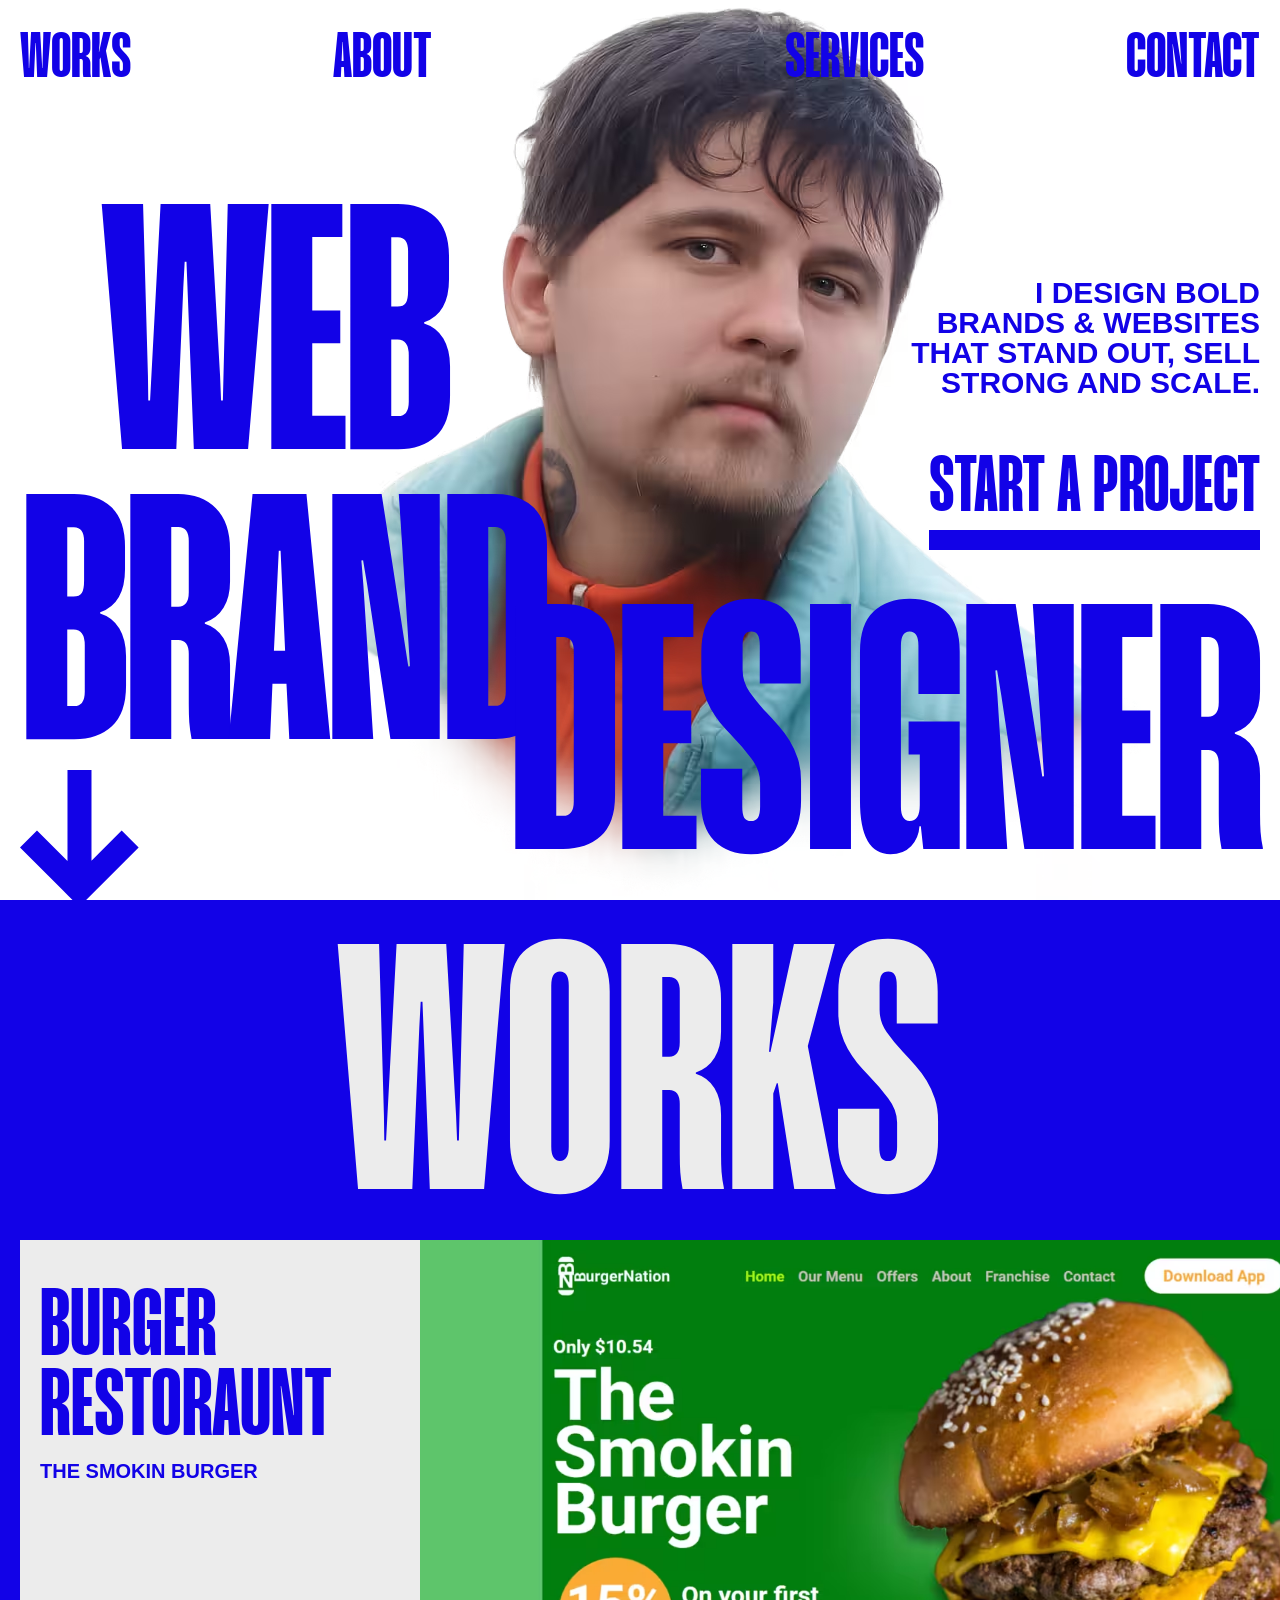
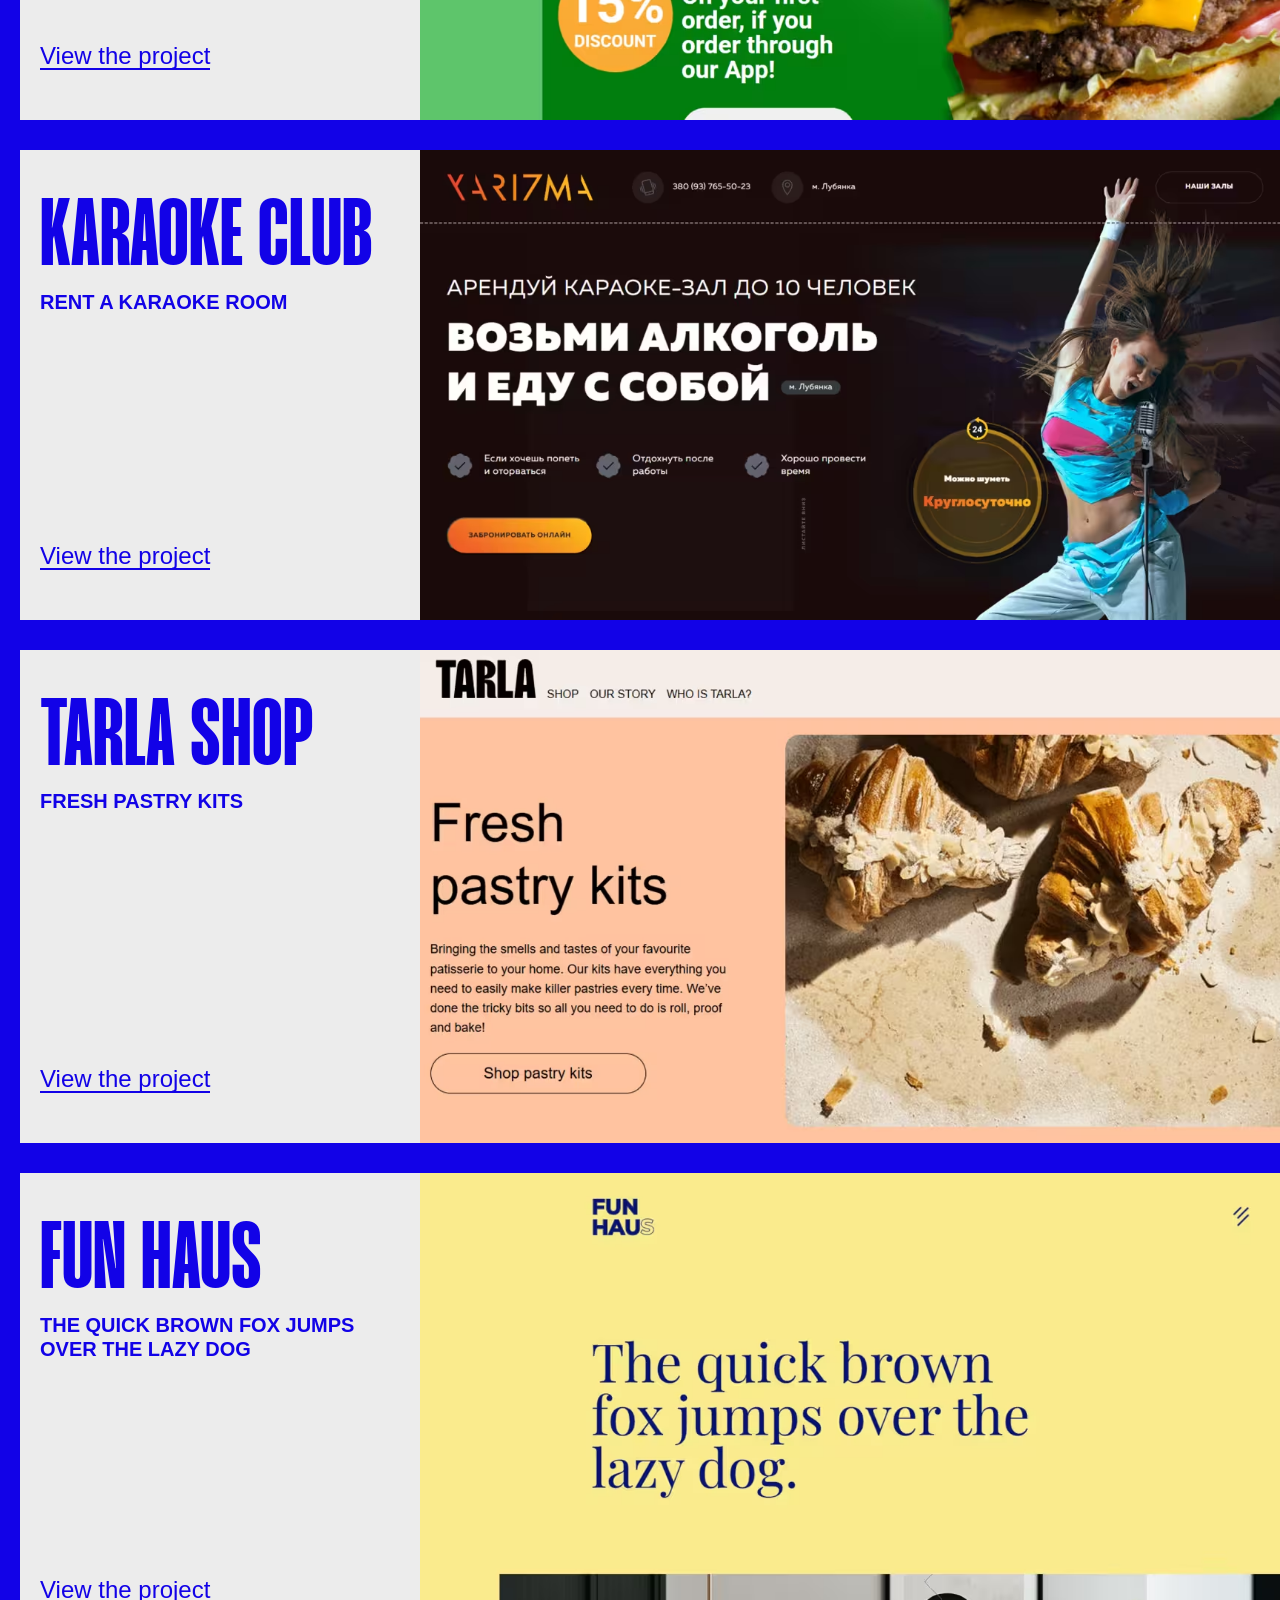
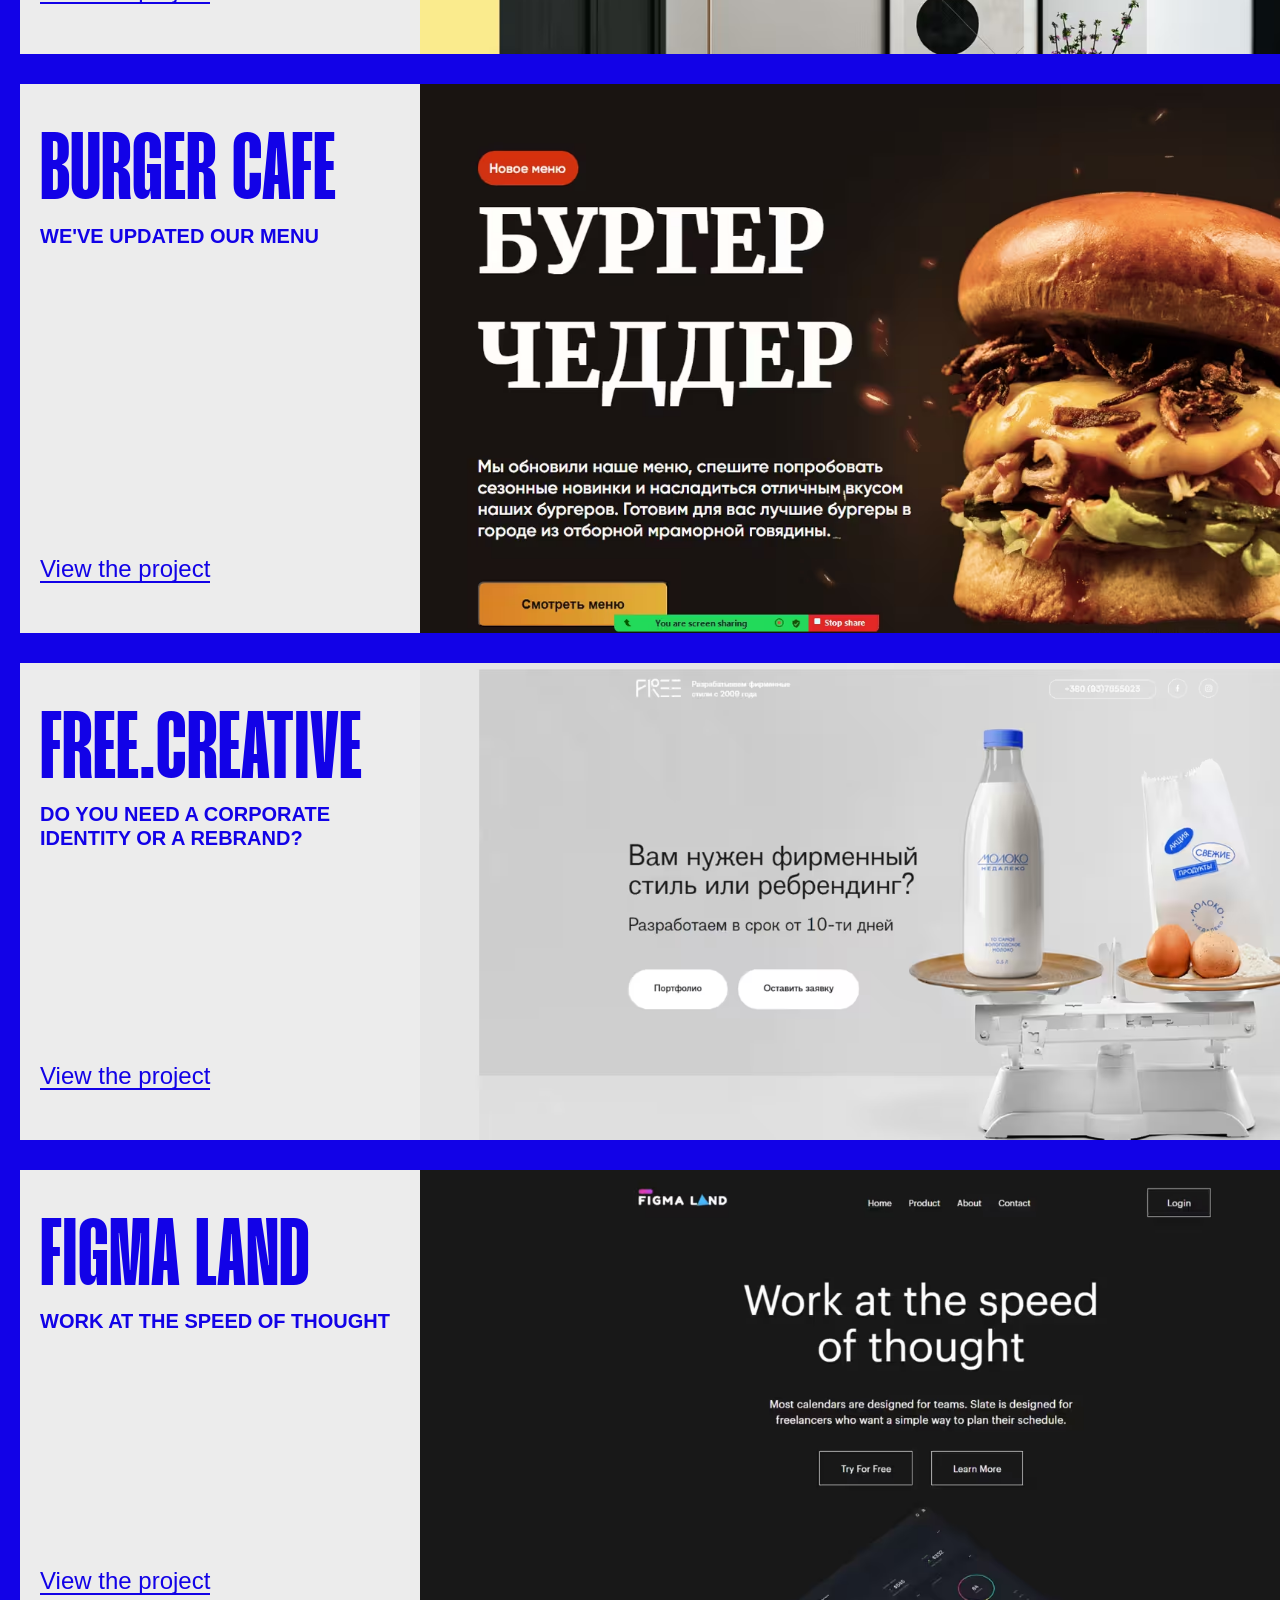
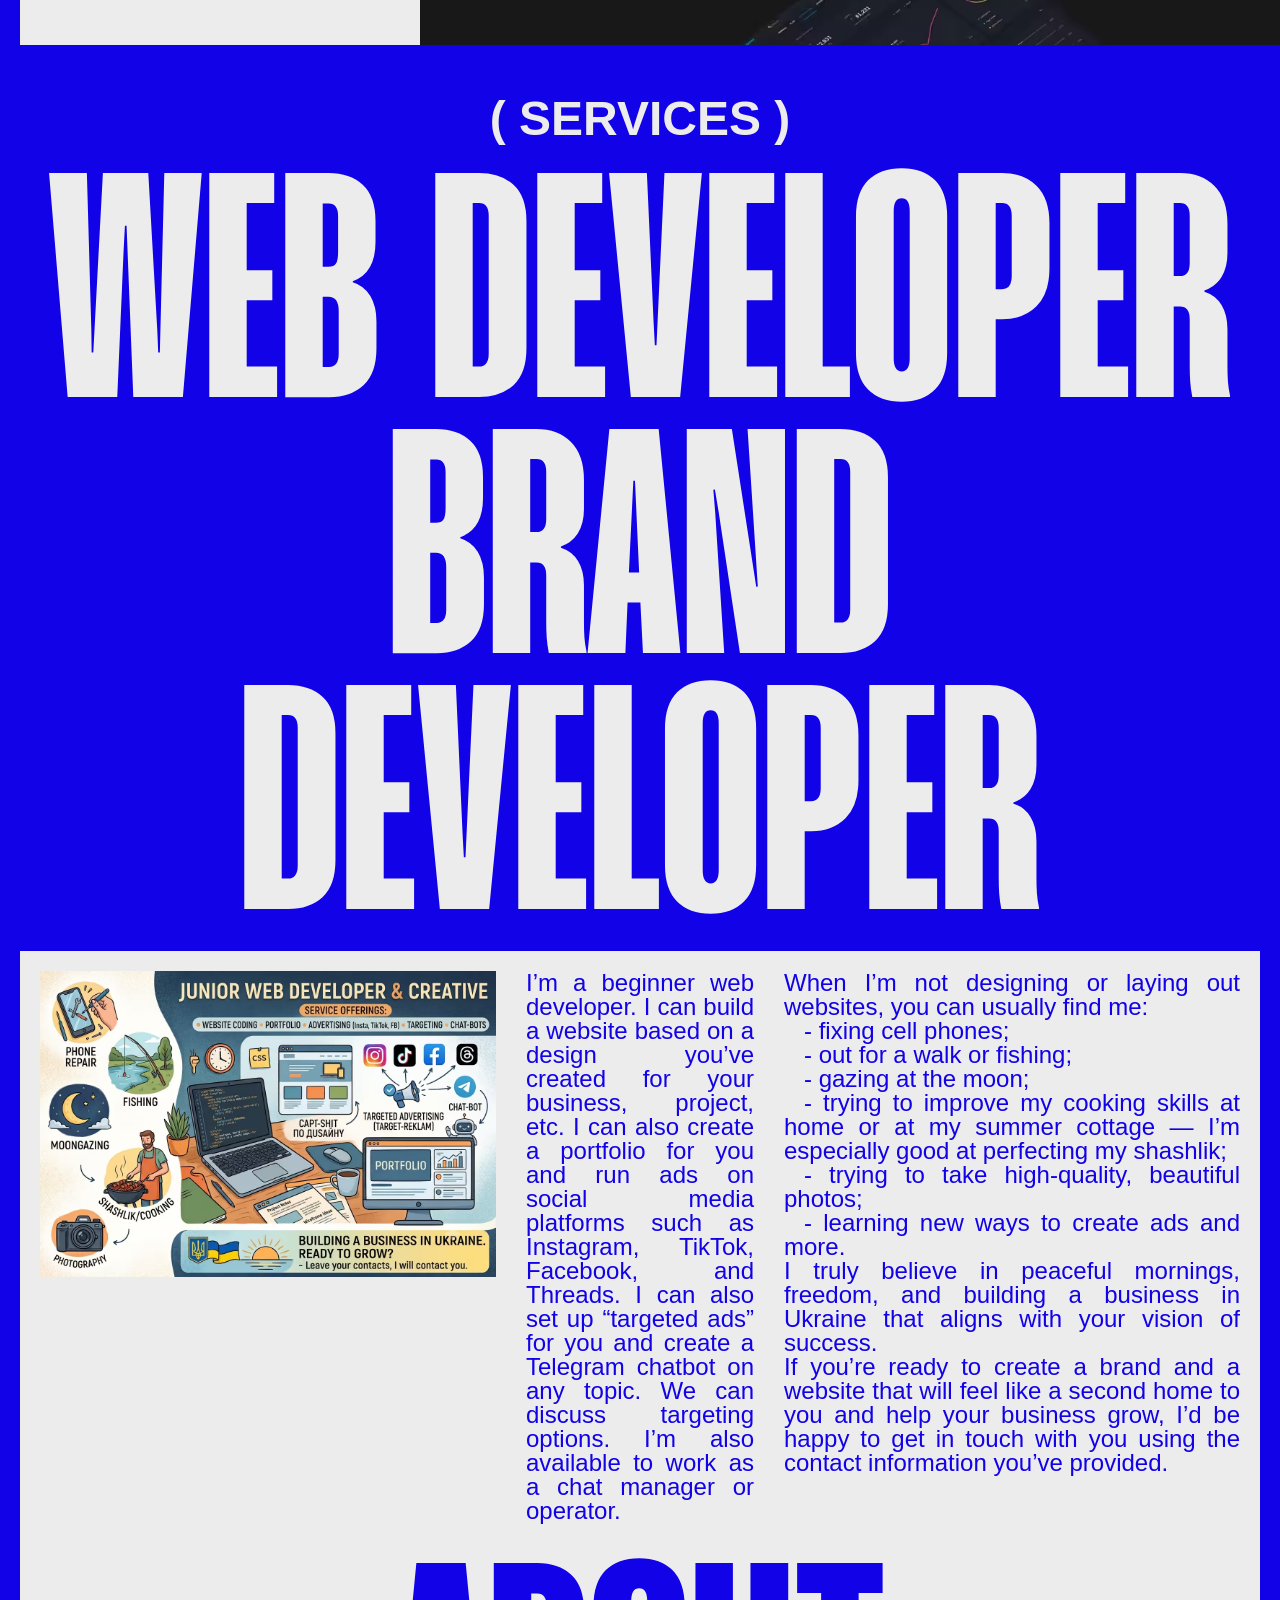
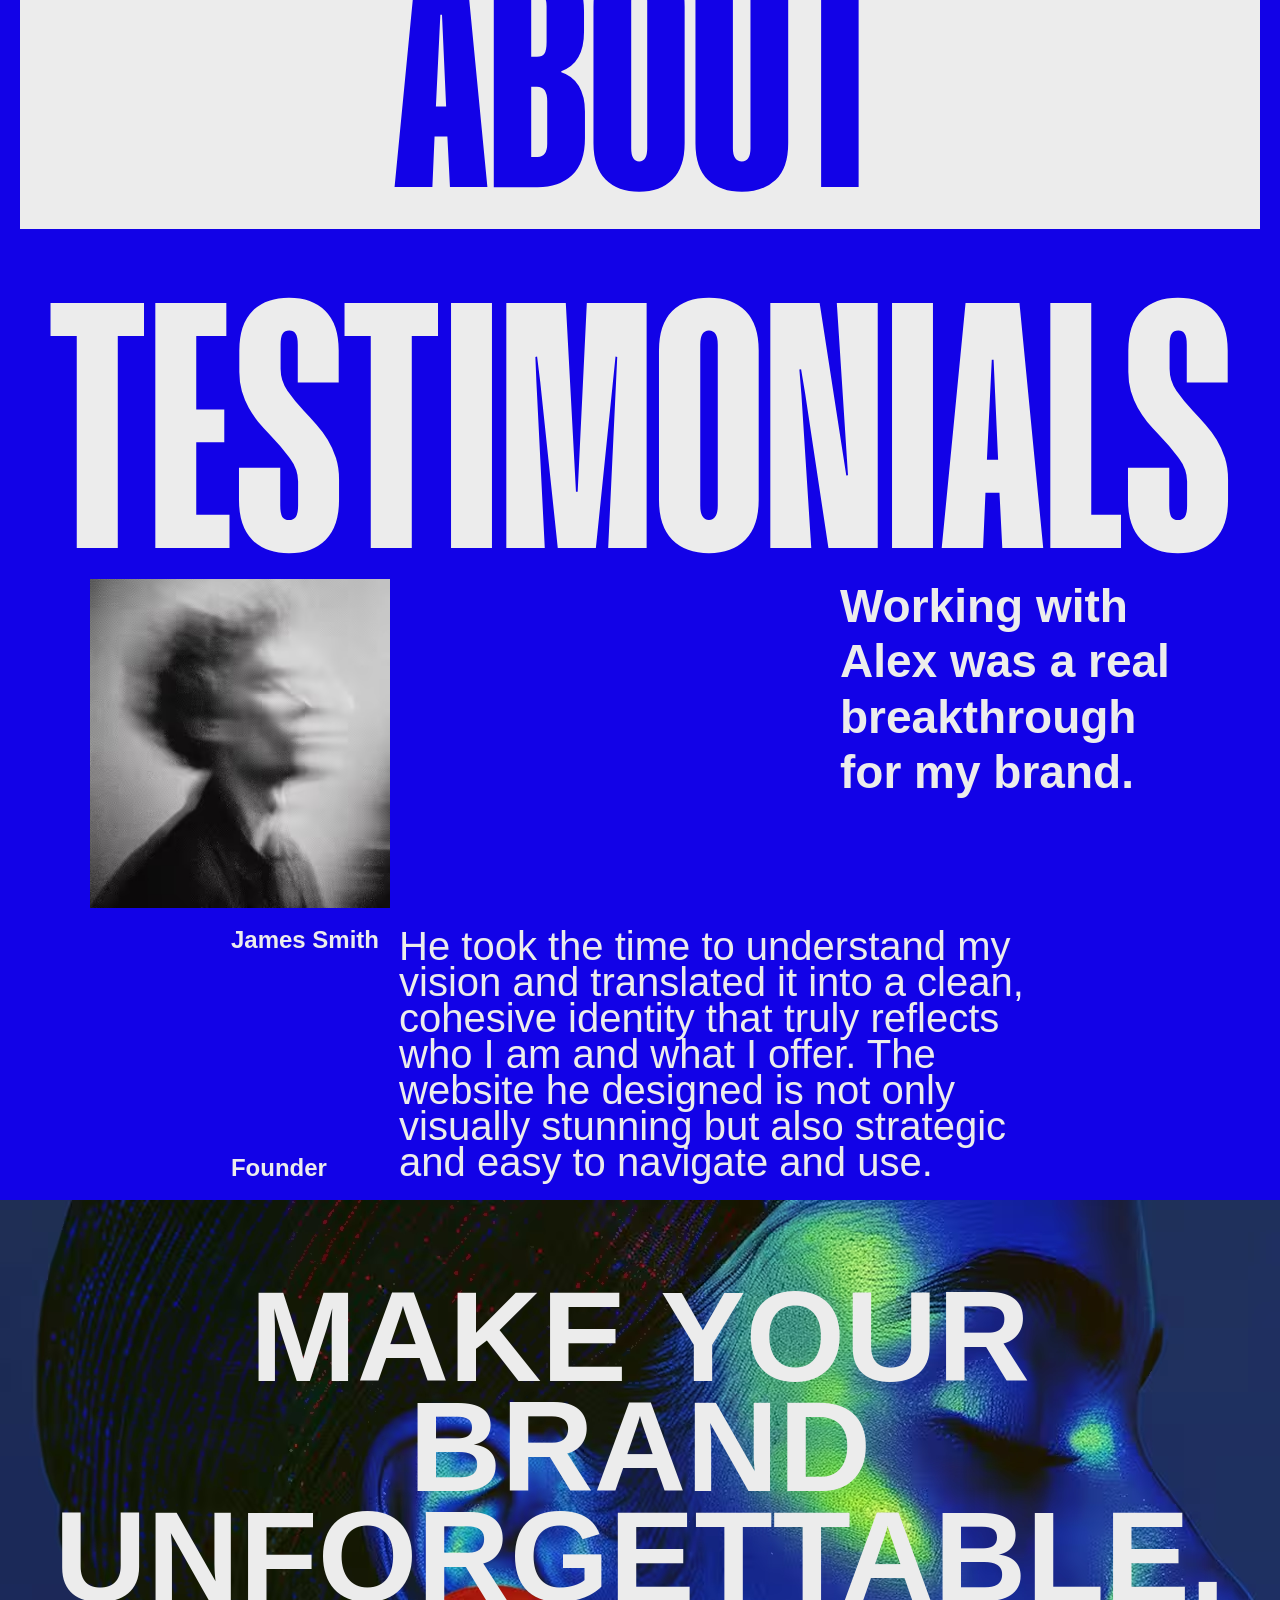
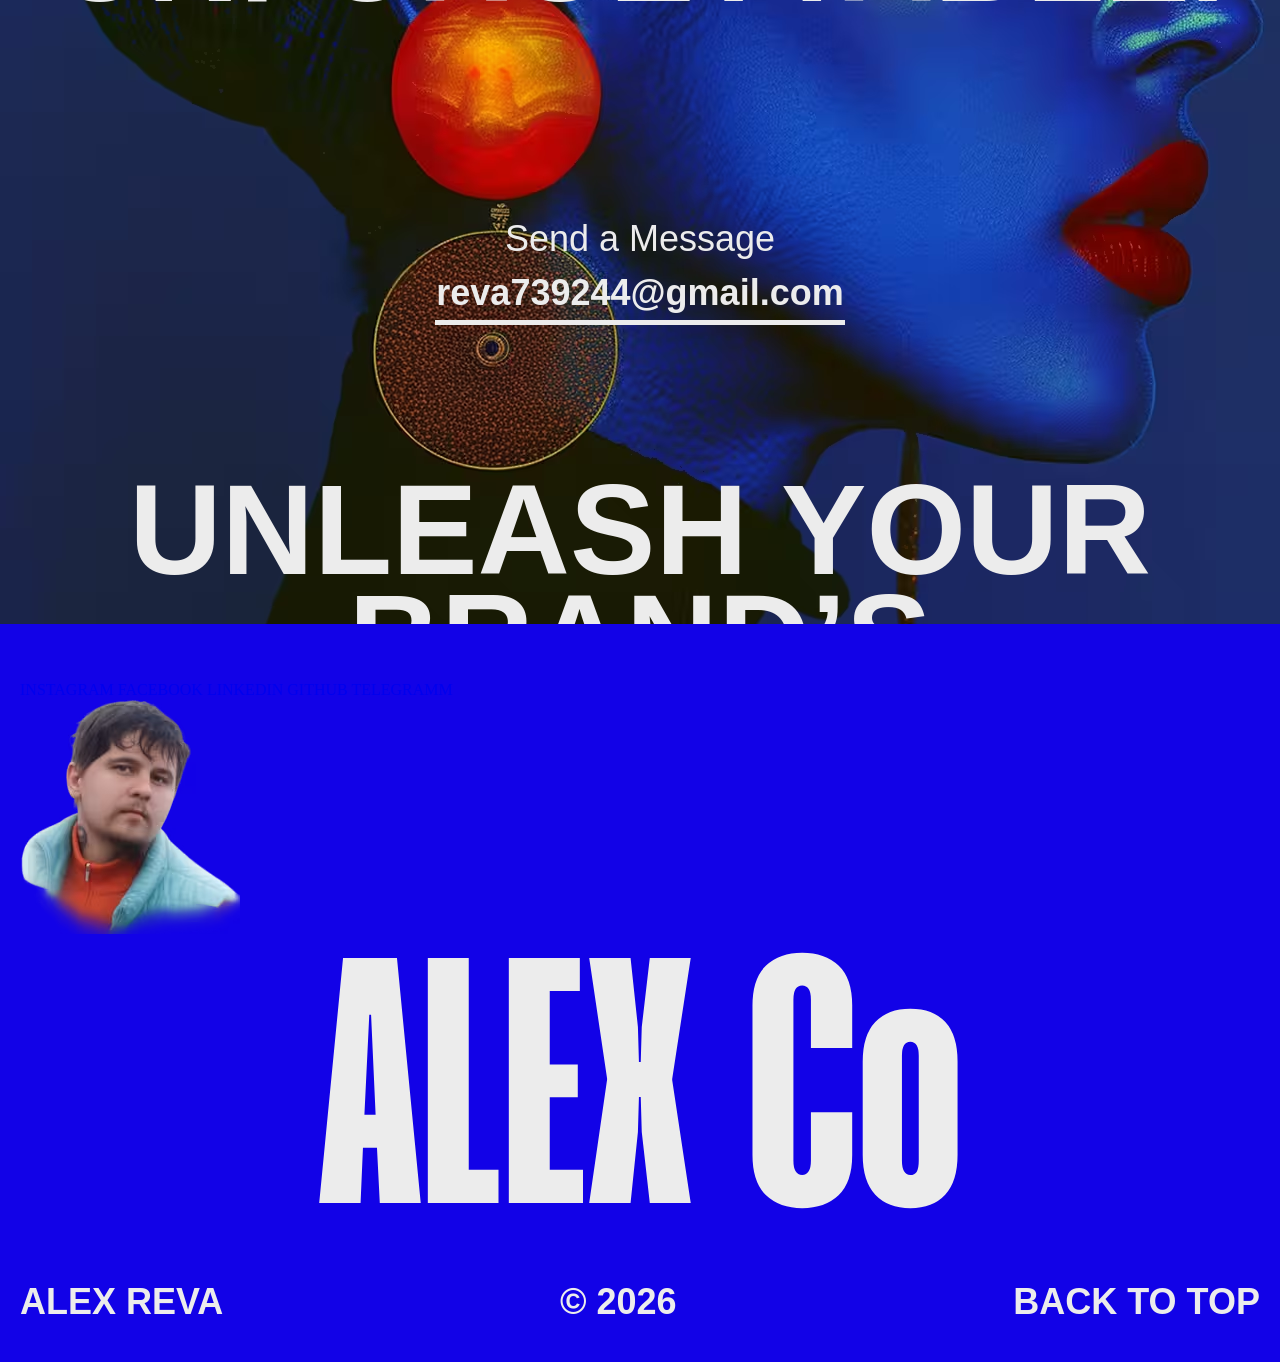
==== index.html @ eb7decc9 "styling FOOTER" ====
<!doctype html>
<html lang="en">
  <head>
    <meta charset="UTF-8" />
    <meta name="viewport" content="width=device-width, initial-scale=1.0" />
    <link rel="stylesheet" href="./css/reset.css" />
    <link rel="stylesheet" href="./css/normalize.css" />
    <link rel="stylesheet" href="./css/style.css" />

    <title>Portfolio</title>
  </head>
  <body>
    <header class="header">
      <div class="container">
        <nav class="nav">
          <ul class="nav_list">
            <li class="nav_item">
              <a href="#works" class="nav_item_link">WORKS</a>
            </li>
            <li class="nav_item">
              <a href="#" class="nav_item_link">ABOUT</a>
            </li>
            <li class="nav_item">
              <a href="#services" class="nav_item_link">SERVICES</a>
            </li>
            <li class="nav_item">
              <a href="#" class="nav_item_link">CONTACT</a>
            </li>
          </ul>
        </nav>
      </div>
    </header>
    <main class="main">
      <section class="hero">
        <div class="container">
          <h1 class="hero_title">
            I DESIGN BOLD BRANDS & WEBSITES THAT STAND OUT, SELL STRONG AND
            SCALE.
          </h1>
          <p class="hero_discr">START A PROJECT</p>
          <p class="hero_text1">WEB</p>
          <p class="hero_text2">BRAND</p>
          <p class="hero_text3">DESIGNER</p>
          <div class="hero_arrow">
            <svg
              width="119"
              height="137"
              viewBox="0 0 119 137"
              fill="none"
              xmlns="http://www.w3.org/2000/svg"
            >
              <path
                d="M118.64 77.49L101.67 60.51L71.49 90.69V0H47.49V91.02L16.98 60.51L0 77.49L42.35 119.83L44.55 122.03L47.49 124.97L54.52 132L59.32 136.81L118.64 77.49Z"
                fill="#1202E7"
              />
            </svg>
          </div>
          <picture>
            <source srcset="./images/foto.avif" type="image/avif" />

            <source srcset="./images/foto.webp" type="image/webp" />

            <img class="hero_img" src="./images/foto.png" alt="hero_img" />
          </picture>
        </div>
      </section>
      <section class="works" id="works">
        <div class="container">
          <h2 class="works_title">Works</h2>
          <ul class="works_list">
            <li class="work">
              <div class="work_info">
                <h3 class="work_title">BURGER RESTORAUNT</h3>
                <p class="work_discr">The Smokin Burger</p>
                <a
                  href="https://rev4ik204.github.io/restaurant_website/"
                  target="_blank"
                  class="work_link"
                  >View the project</a
                >
              </div>
              <picture>
                <source srcset="./images/work1.avif" type="image/avif" />
                <source srcset="./images/work1.webp" type="image/webp" />
                <img
                  class="work_img"
                  src="./images/work1.png"
                  alt="work1_img"
                />
              </picture>
            </li>
            <li class="work">
              <div class="work_info">
                <h3 class="work_title">KARAOKE CLUB</h3>
                <p class="work_discr">Rent a Karaoke Room</p>
                <a
                  href="https://rev4ik204.github.io/karaoke-club/"
                  target="_blank"
                  class="work_link"
                  >View the project</a
                >
              </div>
              <picture>
                <source srcset="./images/work2.avif" type="image/avif" />
                <source srcset="./images/work2.webp" type="image/webp" />
                <img
                  class="work_img"
                  src="./images/work2.png"
                  alt="work2_img"
                />
              </picture>
            </li>
            <li class="work">
              <div class="work_info">
                <h3 class="work_title">TARLA SHOP</h3>
                <p class="work_discr">Fresh pastry kits</p>
                <a
                  href="https://rev4ik204.github.io/tarla-shop/"
                  target="_blank"
                  class="work_link"
                  >View the project</a
                >
              </div>
              <picture>
                <source srcset="./images/work3.avif" type="image/avif" />
                <source srcset="./images/work3.webp" type="image/webp" />
                <img
                  class="work_img"
                  src="./images/work3.png"
                  alt="work3_img"
                />
              </picture>
            </li>
            <li class="work">
              <div class="work_info">
                <h3 class="work_title">FUN HAUS</h3>
                <p class="work_discr">
                  The quick brown fox jumps over the lazy dog
                </p>
                <a
                  href="https://rev4ik204.github.io/fun_house/"
                  target="_blank"
                  class="work_link"
                  >View the project</a
                >
              </div>
              <picture>
                <source srcset="./images/work4.avif" type="image/avif" />
                <source srcset="./images/work4.webp" type="image/webp" />
                <img
                  class="work_img"
                  src="./images/work4.png"
                  alt="work4_img"
                />
              </picture>
            </li>
            <li class="work">
              <div class="work_info">
                <h3 class="work_title">BURGER CAFE</h3>
                <p class="work_discr">We've updated our menu</p>
                <a
                  href="https://rev4ik204.github.io/burger_cafe/"
                  target="_blank"
                  class="work_link"
                  >View the project</a
                >
              </div>
              <picture>
                <source srcset="./images/work5.avif" type="image/avif" />
                <source srcset="./images/work5.webp" type="image/webp" />
                <img
                  class="work_img"
                  src="./images/work5.png"
                  alt="work5_img"
                />
              </picture>
            </li>
            <li class="work">
              <div class="work_info">
                <h3 class="work_title">FREE.CREATIVE</h3>
                <p class="work_discr">
                  Do you need a corporate identity or a rebrand?
                </p>
                <a
                  href="https://rev4ik204.github.io/FREE.creative/"
                  target="_blank"
                  class="work_link"
                  >View the project</a
                >
              </div>
              <picture>
                <source srcset="./images/work6.avif" type="image/avif" />
                <source srcset="./images/work6.webp" type="image/webp" />
                <img
                  class="work_img"
                  src="./images/work6.png"
                  alt="work6_img"
                />
              </picture>
            </li>
            <li class="work">
              <div class="work_info">
                <h3 class="work_title">FIGMA LAND</h3>
                <p class="work_discr">Work at the speed of thought</p>
                <a
                  href="https://rev4ik204.github.io/figma_land/"
                  target="_blank"
                  class="work_link"
                  >View the project</a
                >
              </div>
              <picture>
                <source srcset="./images/work7.avif" type="image/avif" />
                <source srcset="./images/work7.webp" type="image/webp" />
                <img
                  class="work_img"
                  src="./images/work7.png"
                  alt="work7_img"
                />
              </picture>
            </li>
          </ul>
        </div>
      </section>
      <section class="services" id="services">
        <div class="container">
          <h2 class="services_title">( SERVICES )</h2>
          <p class="services_main_text">WEB Developer</p>
          <p class="services_main_text">BRAND Developer</p>
          <!-- <p class="services_main_text">GRAPHIC DESIGN</p> -->
          <div class="services_content">
            <picture class="img">
              <source
                srcset="./images/services_img_en.avif"
                type="image/avif"
              />
              <source
                srcset="./images/services_img_en.webp"
                type="image/webp"
              />
              <img
                class="services_img"
                src="./images/services_img_en.png"
                alt="services_img"
              />
            </picture>
            <!-- <div class="text1"></div> -->
            <div class="text2">
              I’m a beginner web developer. I can build a website based on a
              design you’ve created for your business, project, etc. I can also
              create a portfolio for you and run ads on social media platforms
              such as Instagram, TikTok, Facebook, and Threads. I can also set
              up “targeted ads” for you and create a Telegram chatbot on any
              topic. We can discuss targeting options. I’m also available to
              work as a chat manager or operator.
            </div>
            <div class="text3">
              <p class="text3_text">
                When I’m not designing or laying out websites, you can usually
                find me: <br />
                <span>- fixing cell phones;</span> <br />
                <span>- out for a walk or fishing;</span> <br />
                <span>- gazing at the moon;</span> <br />
                <span>
                  - trying to improve my cooking skills at home or at my summer
                  cottage — I’m especially good at perfecting my shashlik;
                </span>
                <br />
                <span> - trying to take high-quality, beautiful photos;</span>
                <br />
                <span> - learning new ways to create ads and more. </span>
                <br />
                I truly believe in peaceful mornings, freedom, and building a
                business in Ukraine that aligns with your vision of success.
                <br />
                If you’re ready to create a brand and a website that will feel
                like a second home to you and help your business grow, I’d be
                happy to get in touch with you using the contact information
                you’ve provided.
              </p>
            </div>
          </div>
          <p class="services_about_text">ABOUT</p>
        </div>
      </section>
      <section class="testimonials" id="testimonials">
        <div class="container">
          <h2 class="testimonials_title">Testimonials</h2>
          <div class="testimonial1">
            <div class="testimonial1_main">
              <picture>
                <source srcset="./images/foto_user1.avif" type="image/avif" />
                <source srcset="./images/foto_user1.webp" type="image/webp" />
                <img
                  class="user1_img"
                  src="./images/foto_user1.png"
                  alt="foto_user1"
                />
              </picture>
              <h3 class="testimonial1_title">
                <!-- Співпраця з Alex стала справжнім проривом для мого бренду. -->
                Working with Alex was a real breakthrough for my brand.
              </h3>
            </div>
            <div class="testimonial1_content">
              <div class="user_info">
                <p class="user_name">James Smith</p>
                <p class="user_work">Founder</p>
              </div>
              <p class="testimonial1_discription">
                He took the time to understand my vision and translated it into
                a clean, cohesive identity that truly reflects who I am and what
                I offer. The website he designed is not only visually stunning
                but also strategic and easy to navigate and use.
              </p>
            </div>
          </div>
        </div>
      </section>
      <section class="brand">
        <div class="container">
          <h2 class="brand_title">Make your brand unforgettable.</h2>
          <a href="#" class="brand_link"
            >Send a Message <span>reva739244@gmail.com</span>
          </a>
          <p class="brand_post_title">UNLEASH YOUR BRAND’S POTENTIAL</p>
        </div>
      </section>
    </main>
    <footer class="footer">
      <div class="container">
        <div class="subsect1">
          <div class="social">
            <a href="https://www.instagram.com/alex2997r/" class="insta_link"
              >INSTAGRAM</a
            >
            <a href="https://www.facebook.com/Alexandrrevo" class="face_link"
              >FACEBOOK</a
            >
            <a
              href="www.linkedin.com/in/александр-рева-850316425"
              class="linked_link"
              >LINKEDIN</a
            >
            <a href="https://github.com/Rev4ik204" class="git_link">GITHUB</a>
            <a href="https://www.t.me/rev4ik99" class="telegram_link"
              >TELEGRAMM</a
            >
          </div>
          <picture>
                <source srcset="./images/foto_footer.avif" type="image/avif" />
                <source srcset="./images/foto_footer.webp" type="image/webp" />
                <img
                  class="footer_img"
                  src="./images/foto_footer.png"
                  alt="foto_footer"
                /></picture>
        </div>
        <div class="subsect2">
          <h2 class="footer_title">ALEX Co</h2>
        </div>
        <div class="subsect3">
          <p class="footer_name">ALEX REVA</p>
          <p class="copiright">© 2026</p>
          <p class="back_to_top">Back to Top</p>
        </div>
      </div>
    </footer>
  </body>
</html>
---- css/style.css ----
@import url("fons.css");
@import url("header.css");
@import url("hero.css");
@import url("works.css");
@import url("services.css");
@import url("testimonials.css");
@import url("brand.css"); 
@import url("footer.css");

:root {
  --font-family: "Neue Montreal", sans-serif;
  --second-family: "MangoGrotesque", sans-serif;
}

:root {
  --off-white: #ececec;
  --deep-sea: #1202e7;
}

:root {
  --transition1: transform 1s cubic-bezier(0.075, 0.82, 0.165, 1);
}

html {
  scroll-behavior: smooth;
}

body {
  box-sizing: border-box;
}

button {
  cursor: pointer;
}

a {
  text-decoration: none;
}

ul,
ol {
  list-style: none;
}

.container {
  max-width: 1440px;
  overflow: hidden;
  padding-left: 20px;
  padding-right: 20px;
  margin: 0 auto;
  box-sizing: border-box;
}

/* =====HEADER===== */

/* =====HERO===== */

/* =====FOOTER===== */
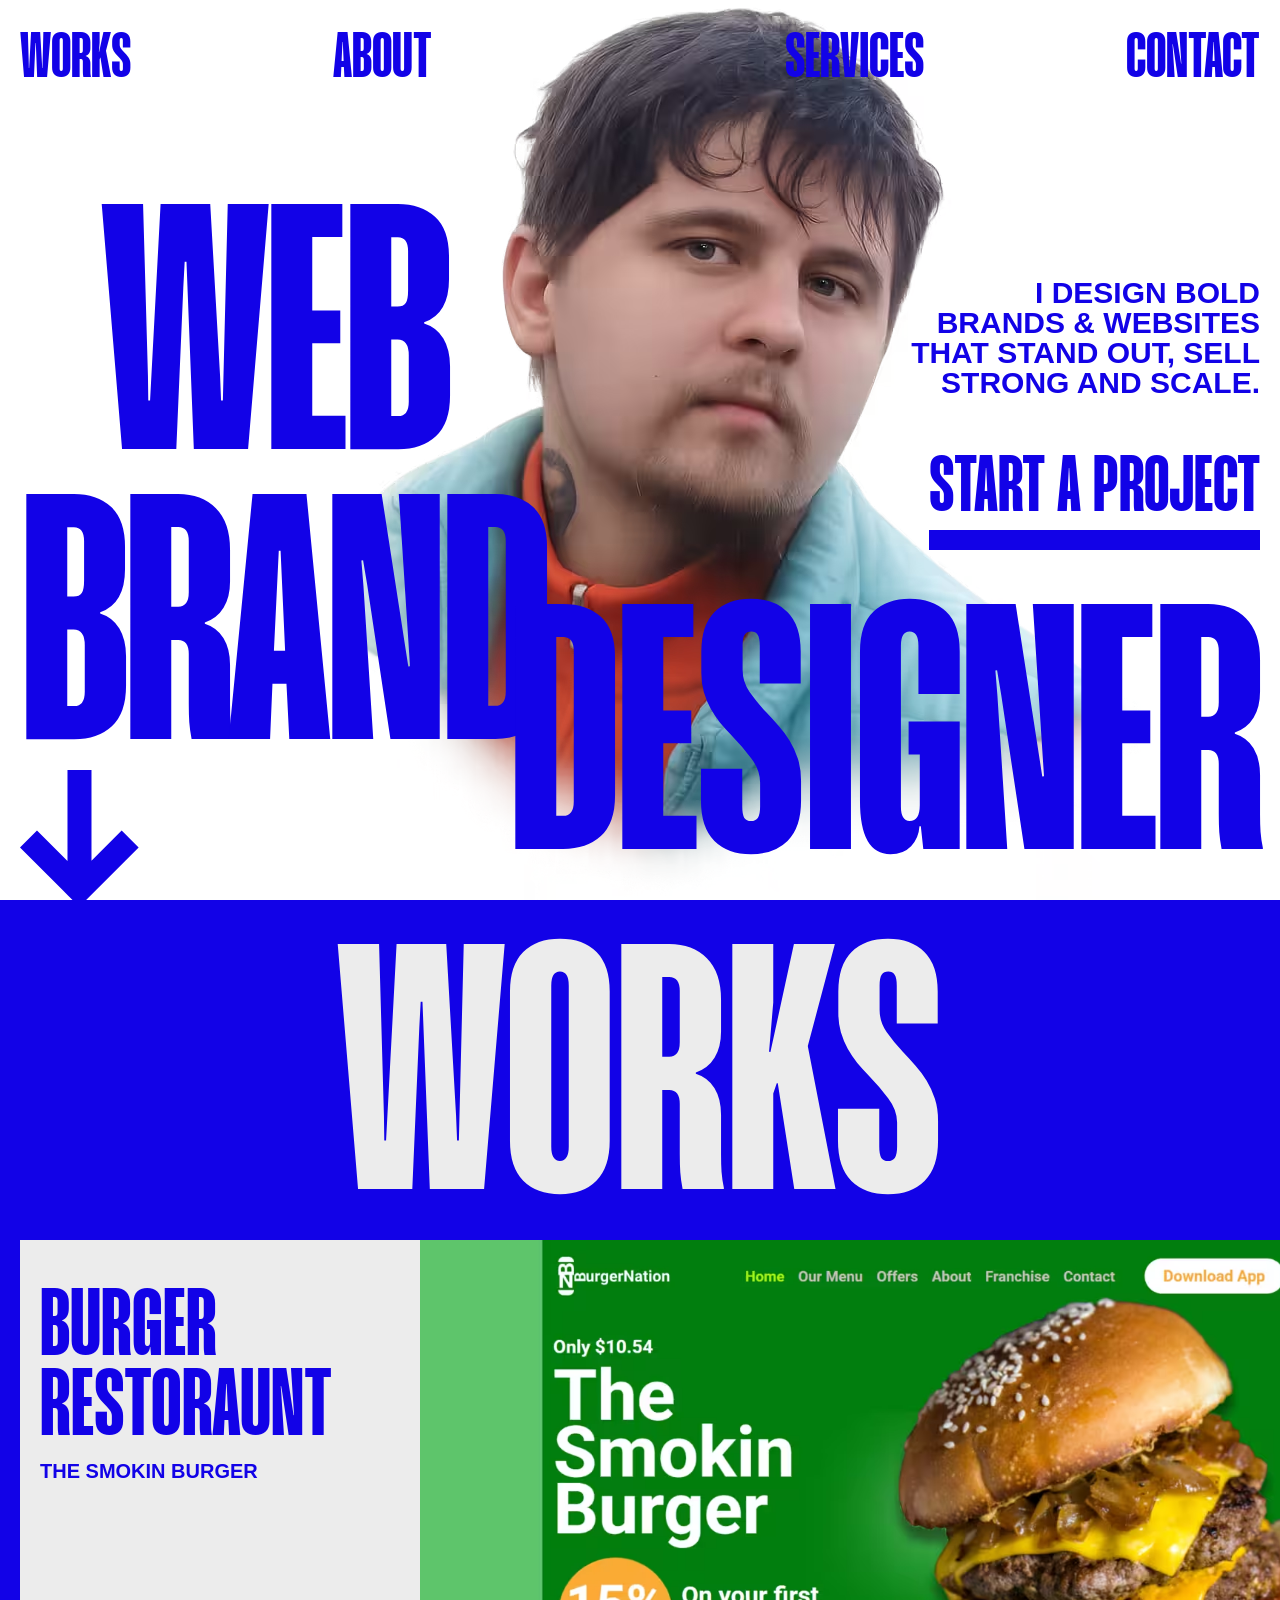
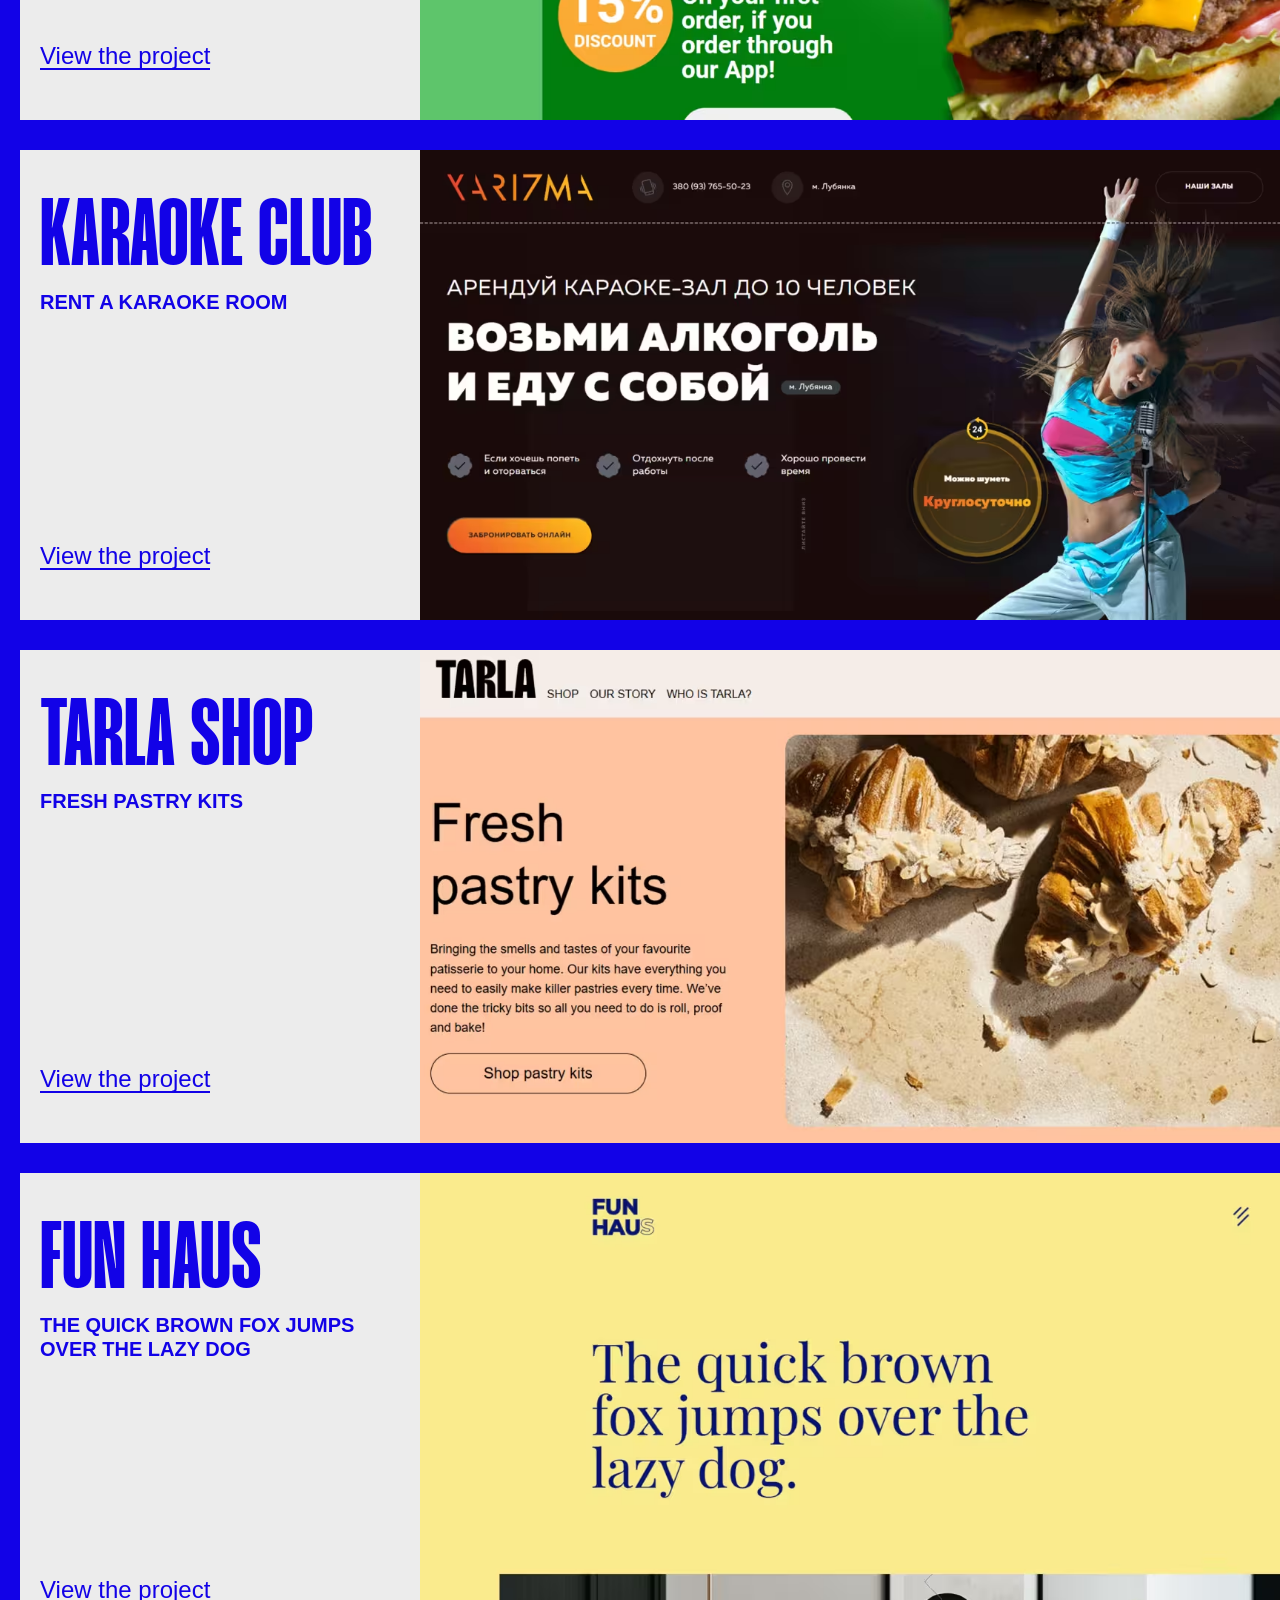
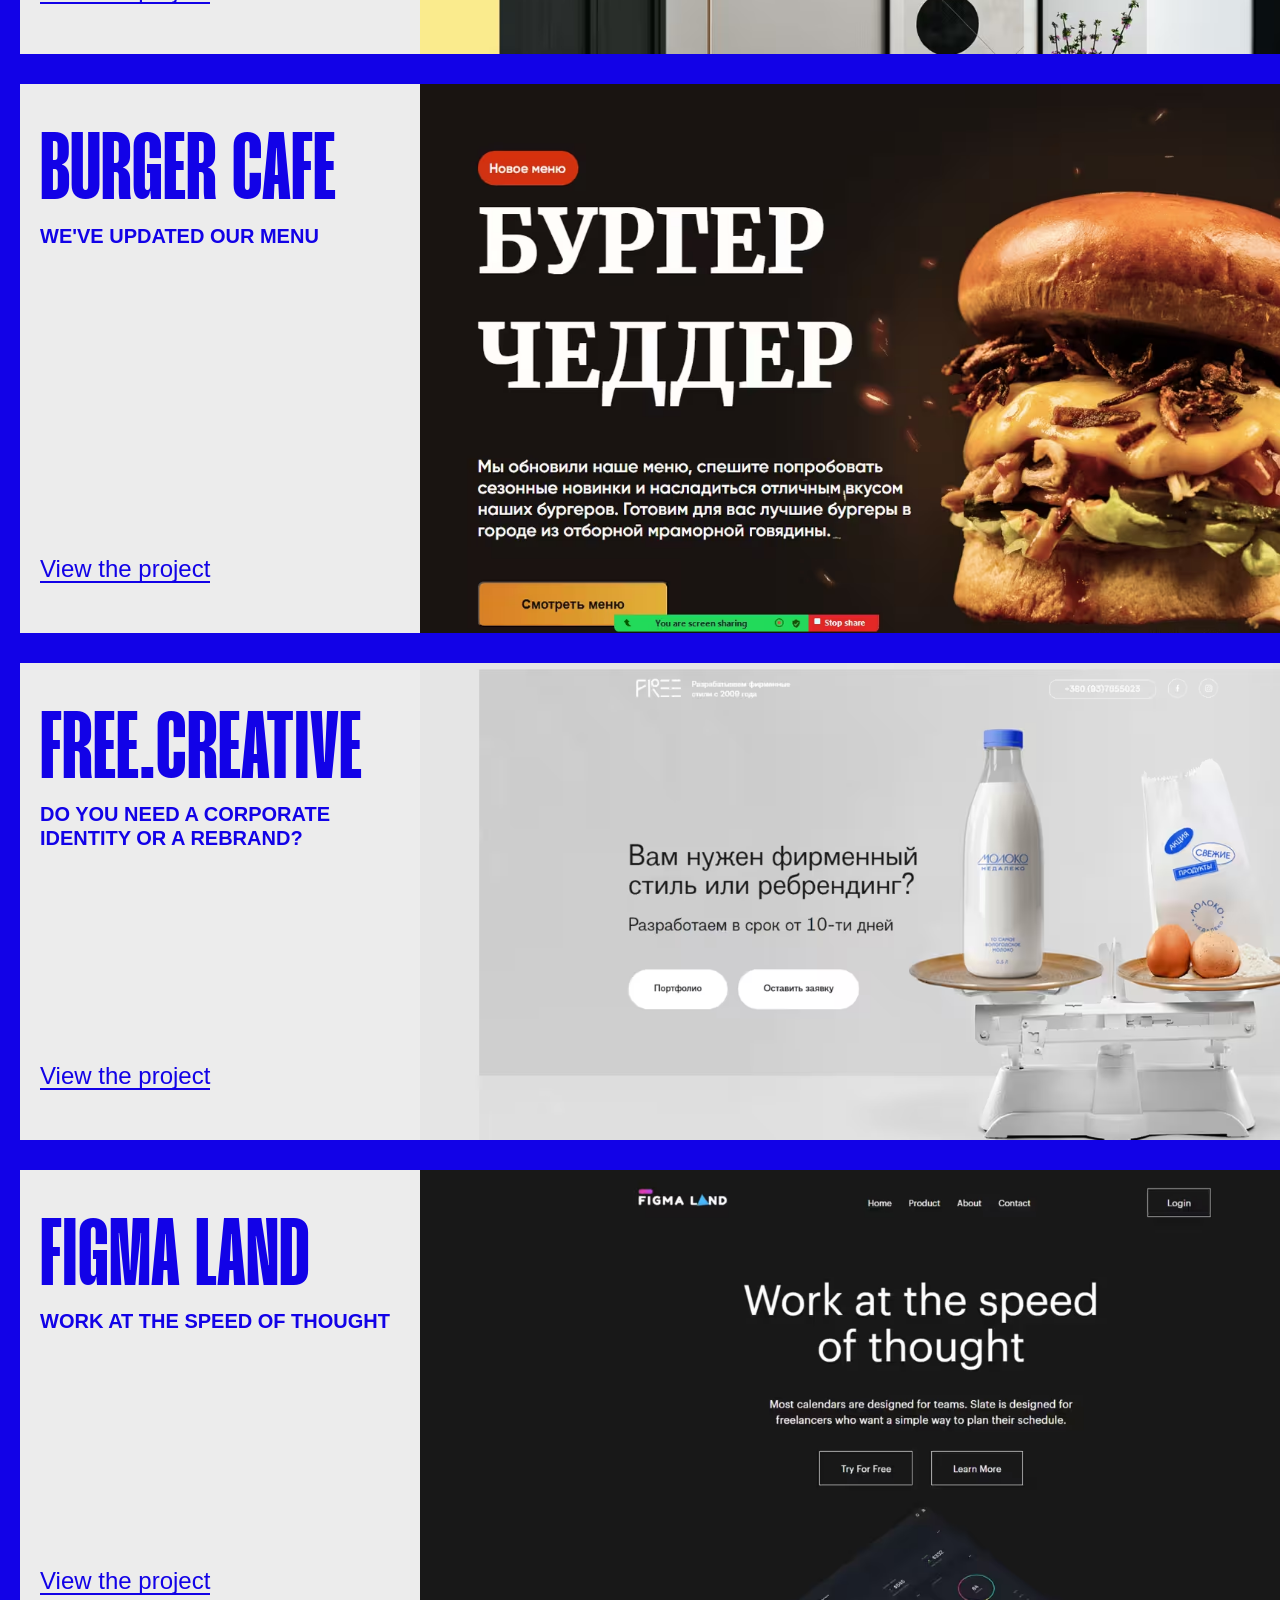
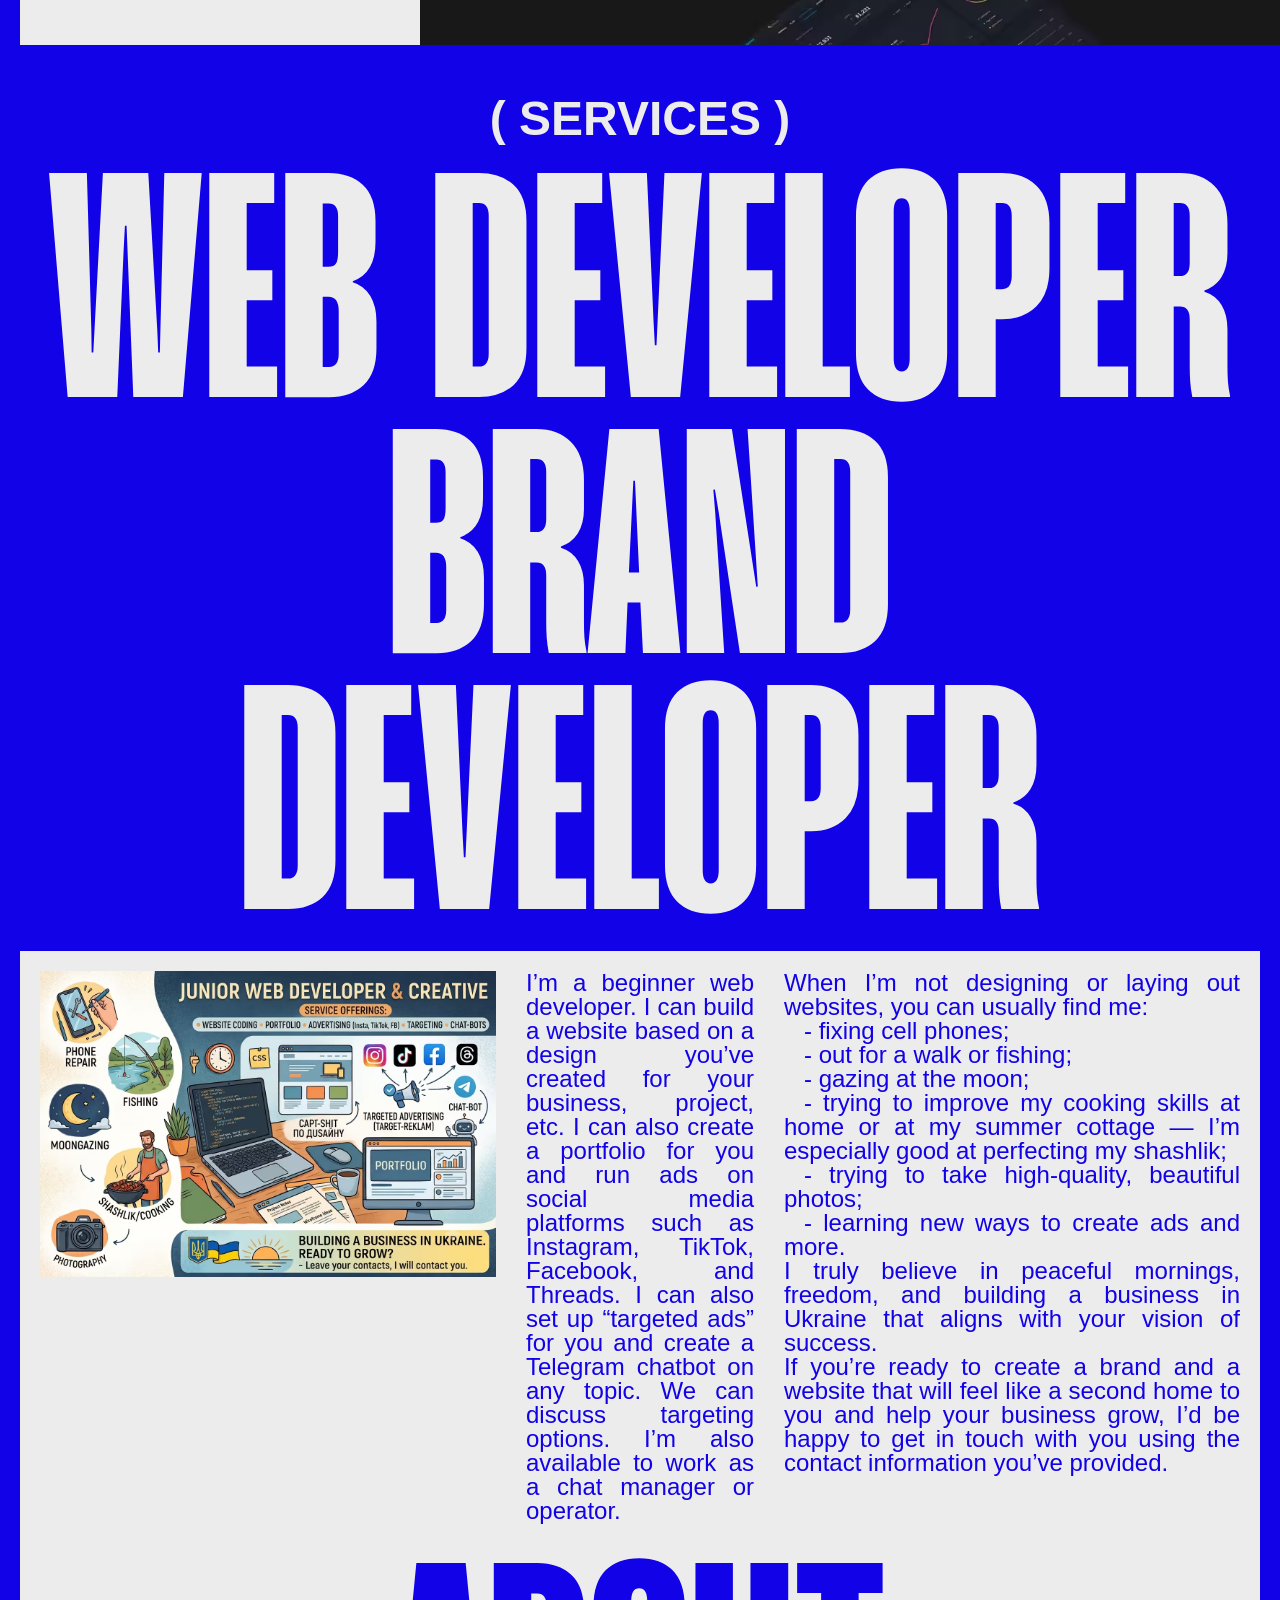
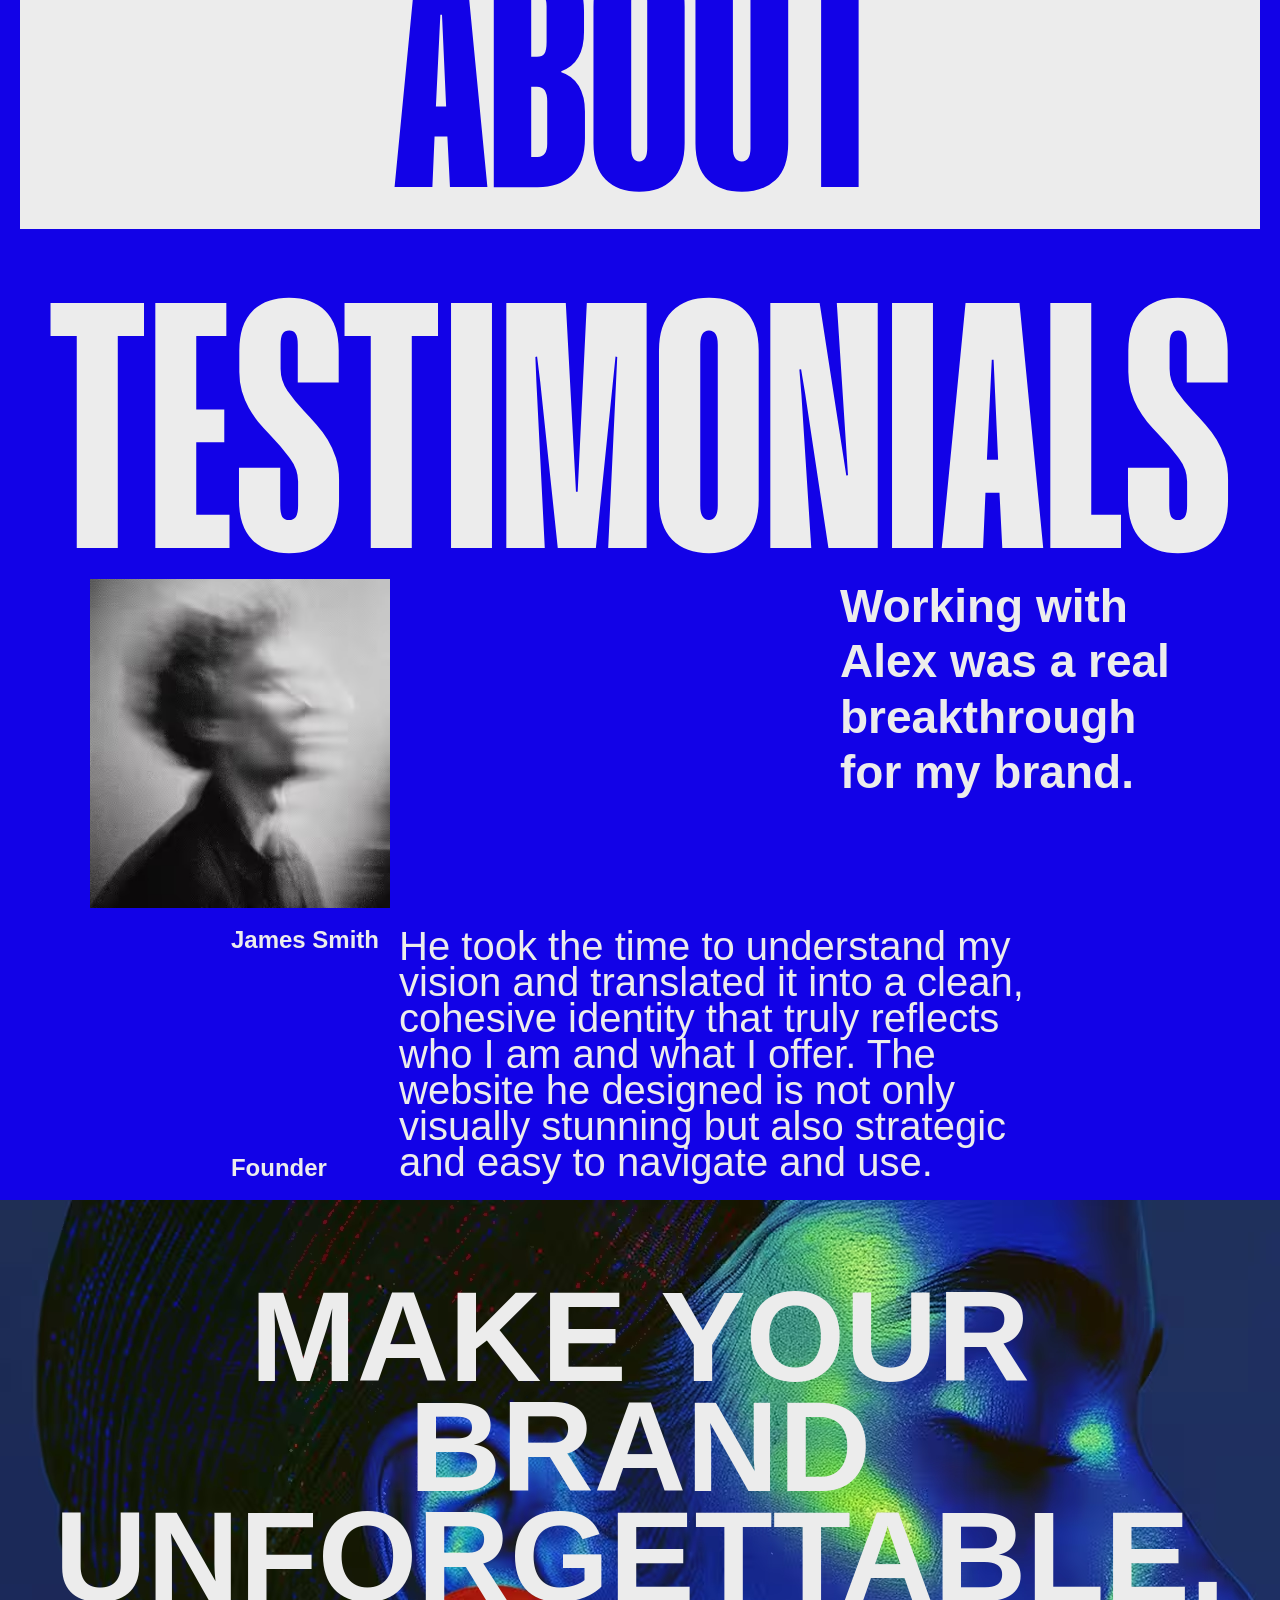
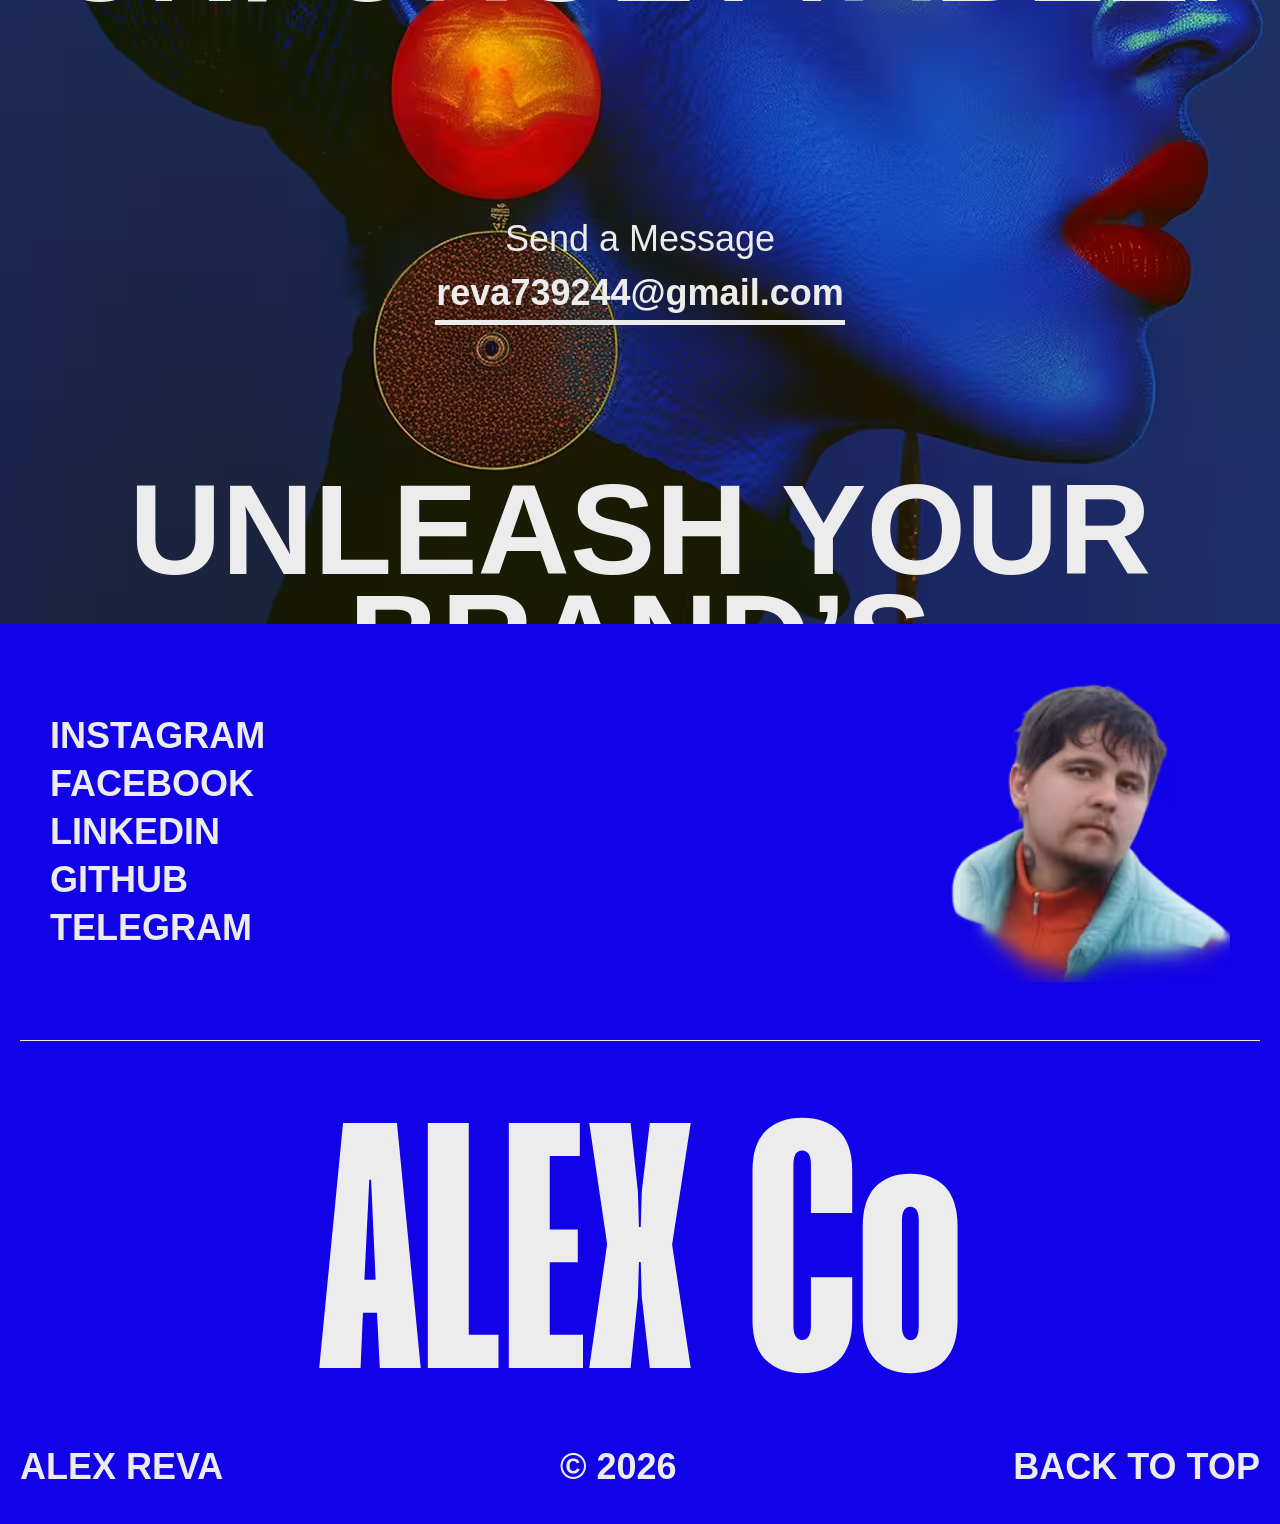
==== commit d5364733: "finish DESKTOP" ====
--- a/index.html
+++ b/index.html
@@ -344,7 +344,7 @@
             >
             <a href="https://github.com/Rev4ik204" class="git_link">GITHUB</a>
             <a href="https://www.t.me/rev4ik99" class="telegram_link"
-              >TELEGRAMM</a
+              >TELEGRAM</a
             >
           </div>
           <picture>
@@ -362,7 +362,9 @@
         <div class="subsect3">
           <p class="footer_name">ALEX REVA</p>
           <p class="copiright">© 2026</p>
-          <p class="back_to_top">Back to Top</p>
+          <a href="#top" class="back_to_top">Back to Top
+     
+    </a>
         </div>
       </div>
     </footer>
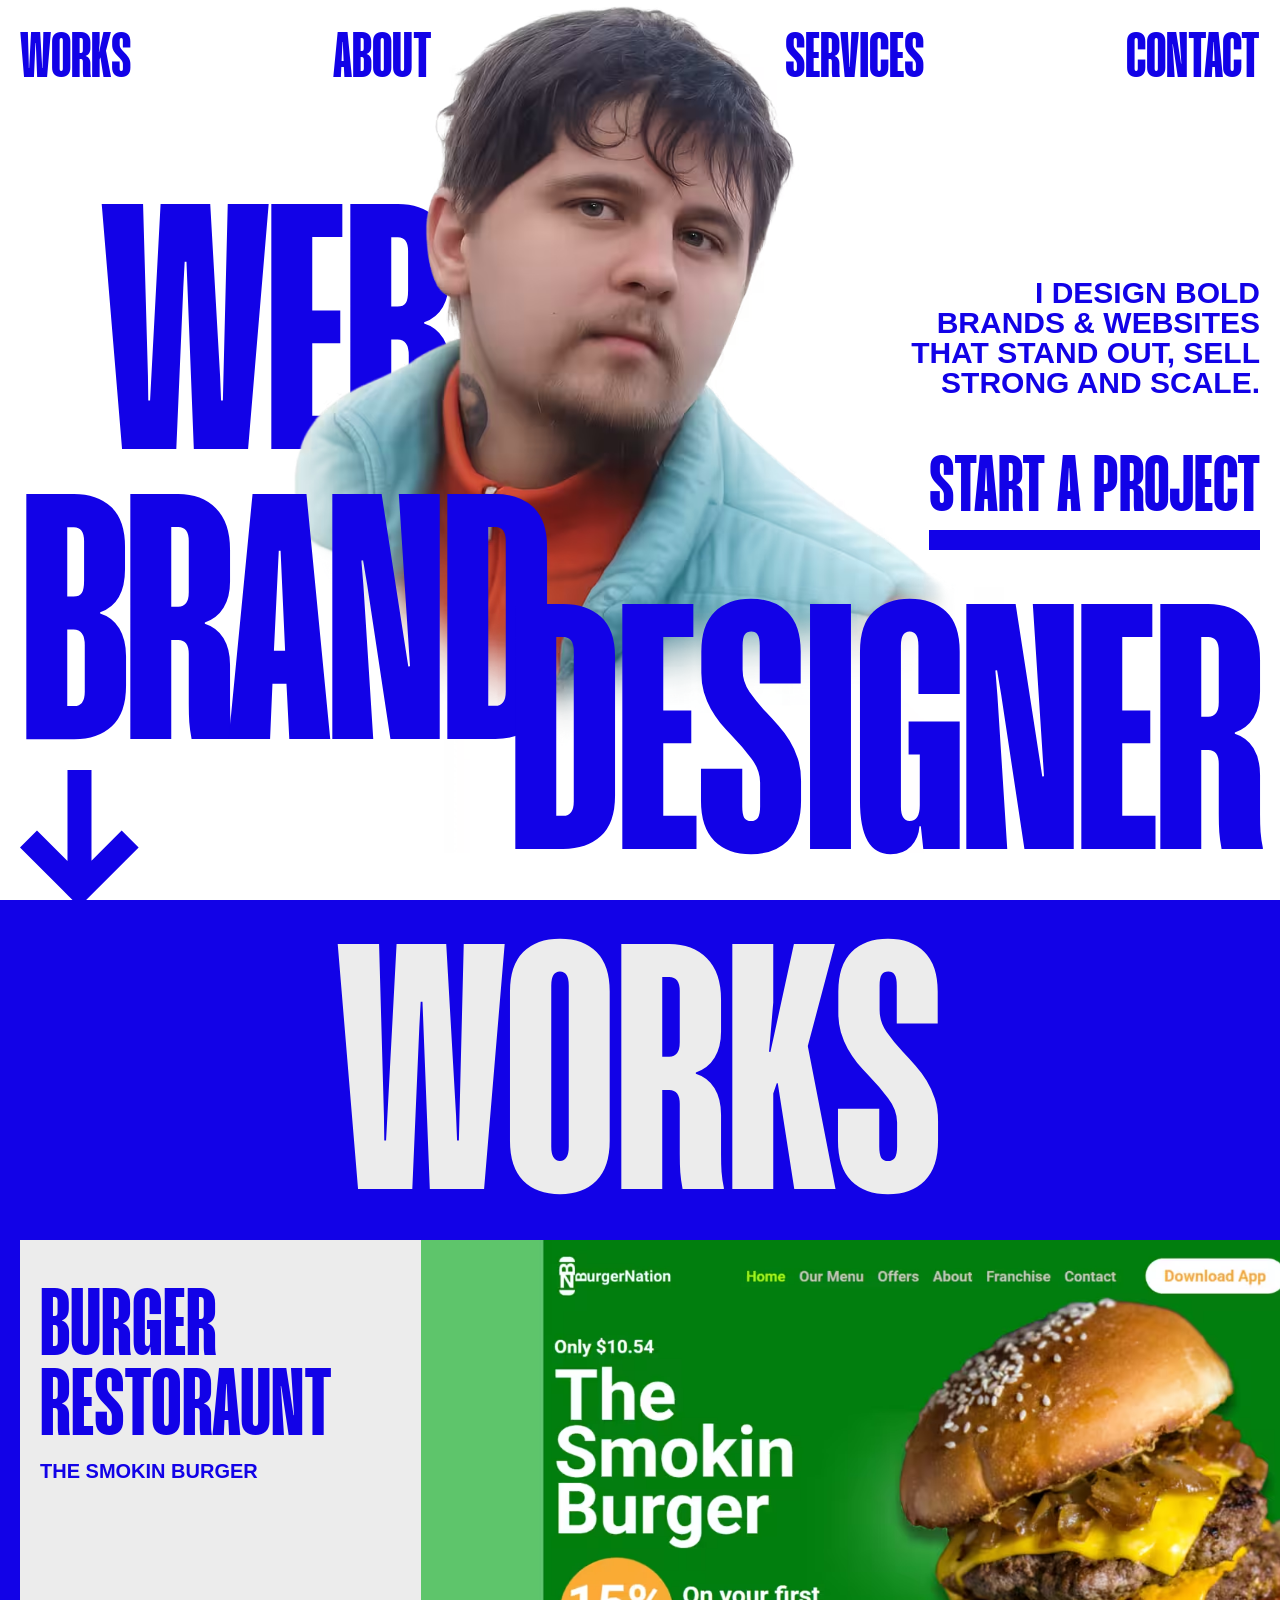
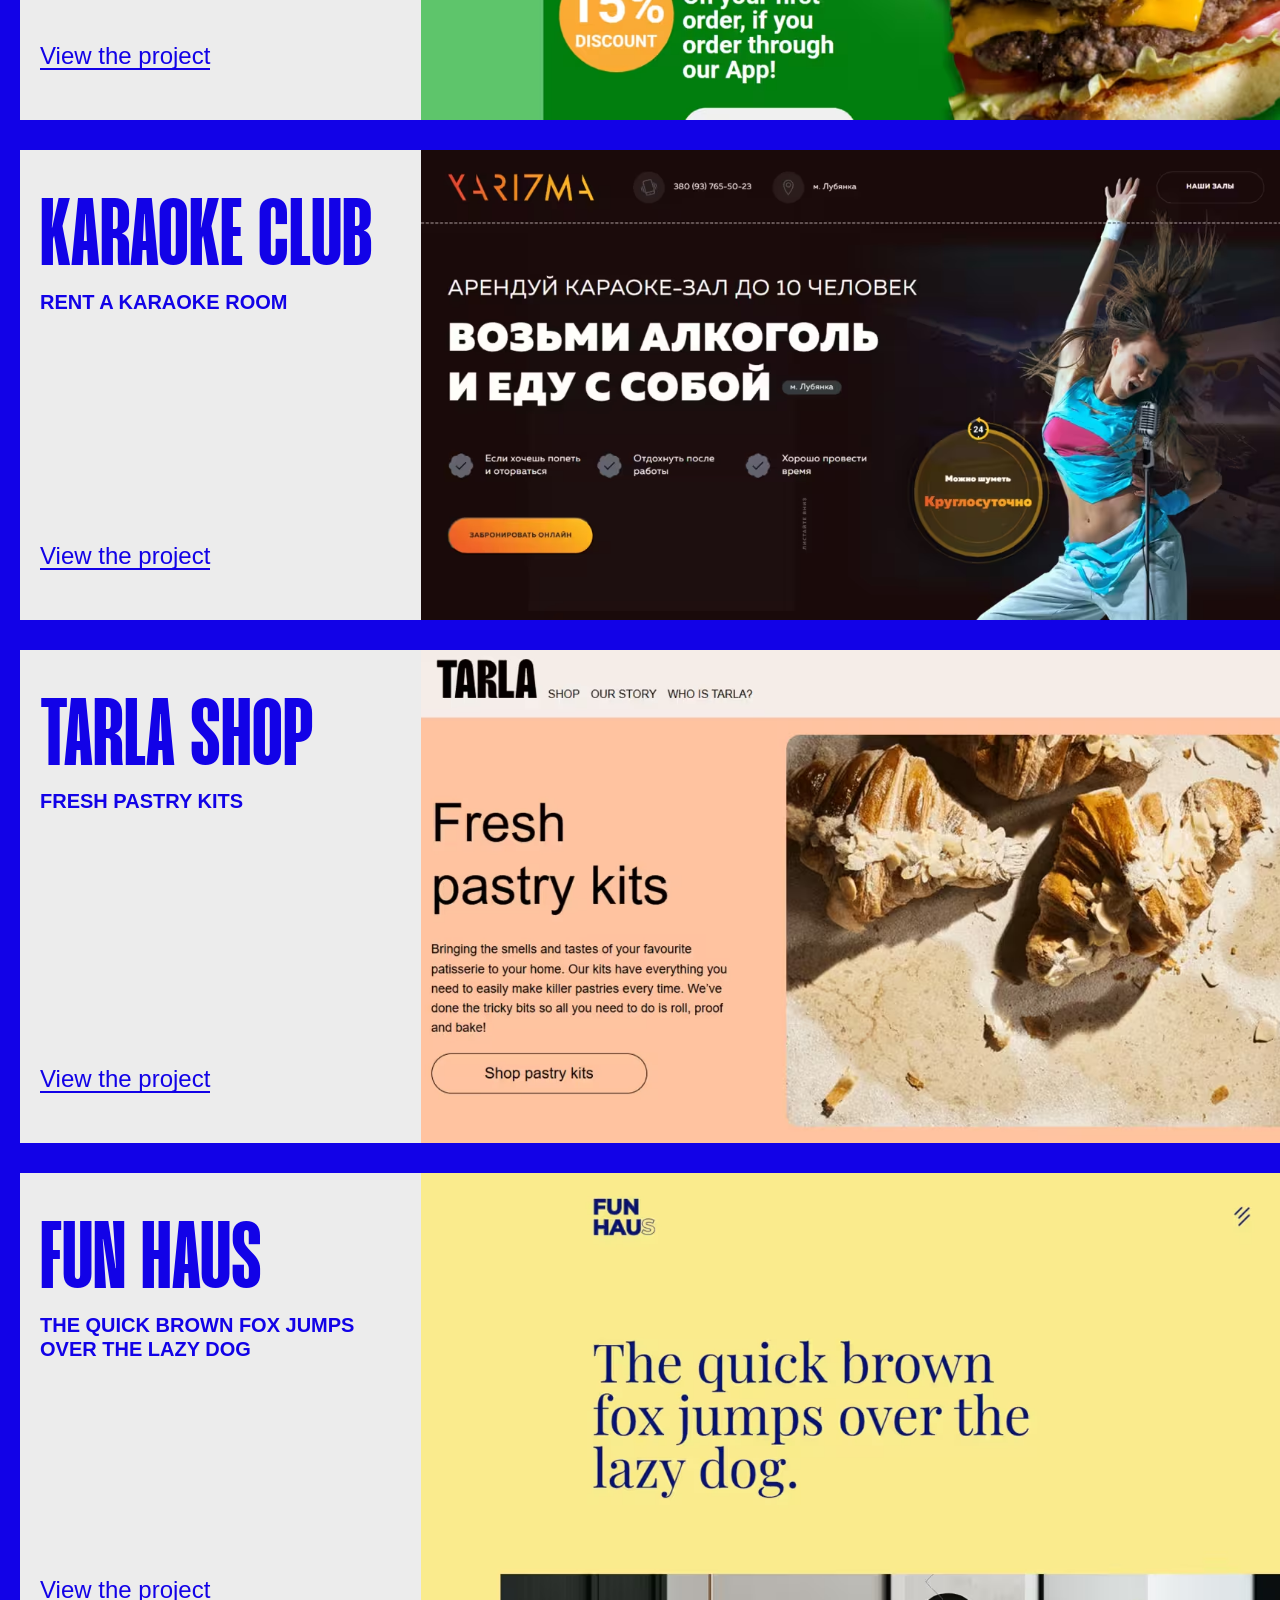
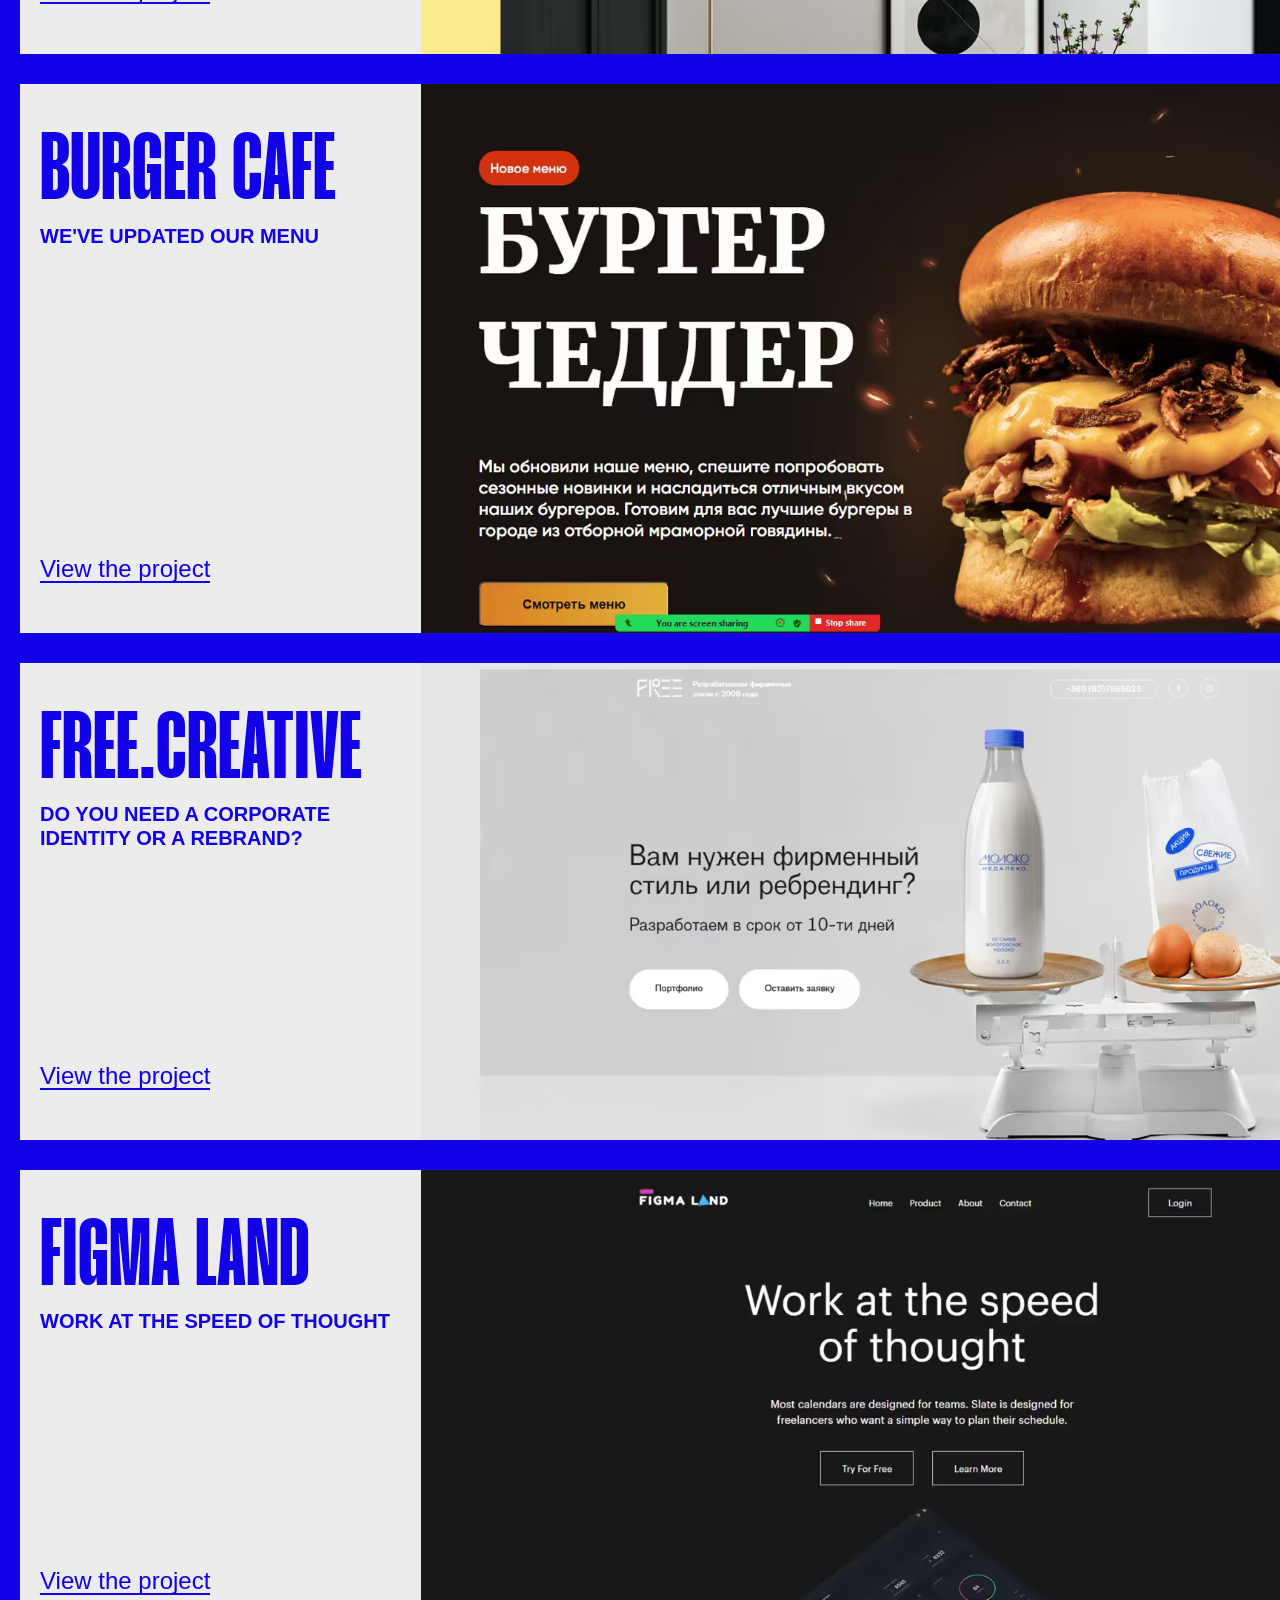
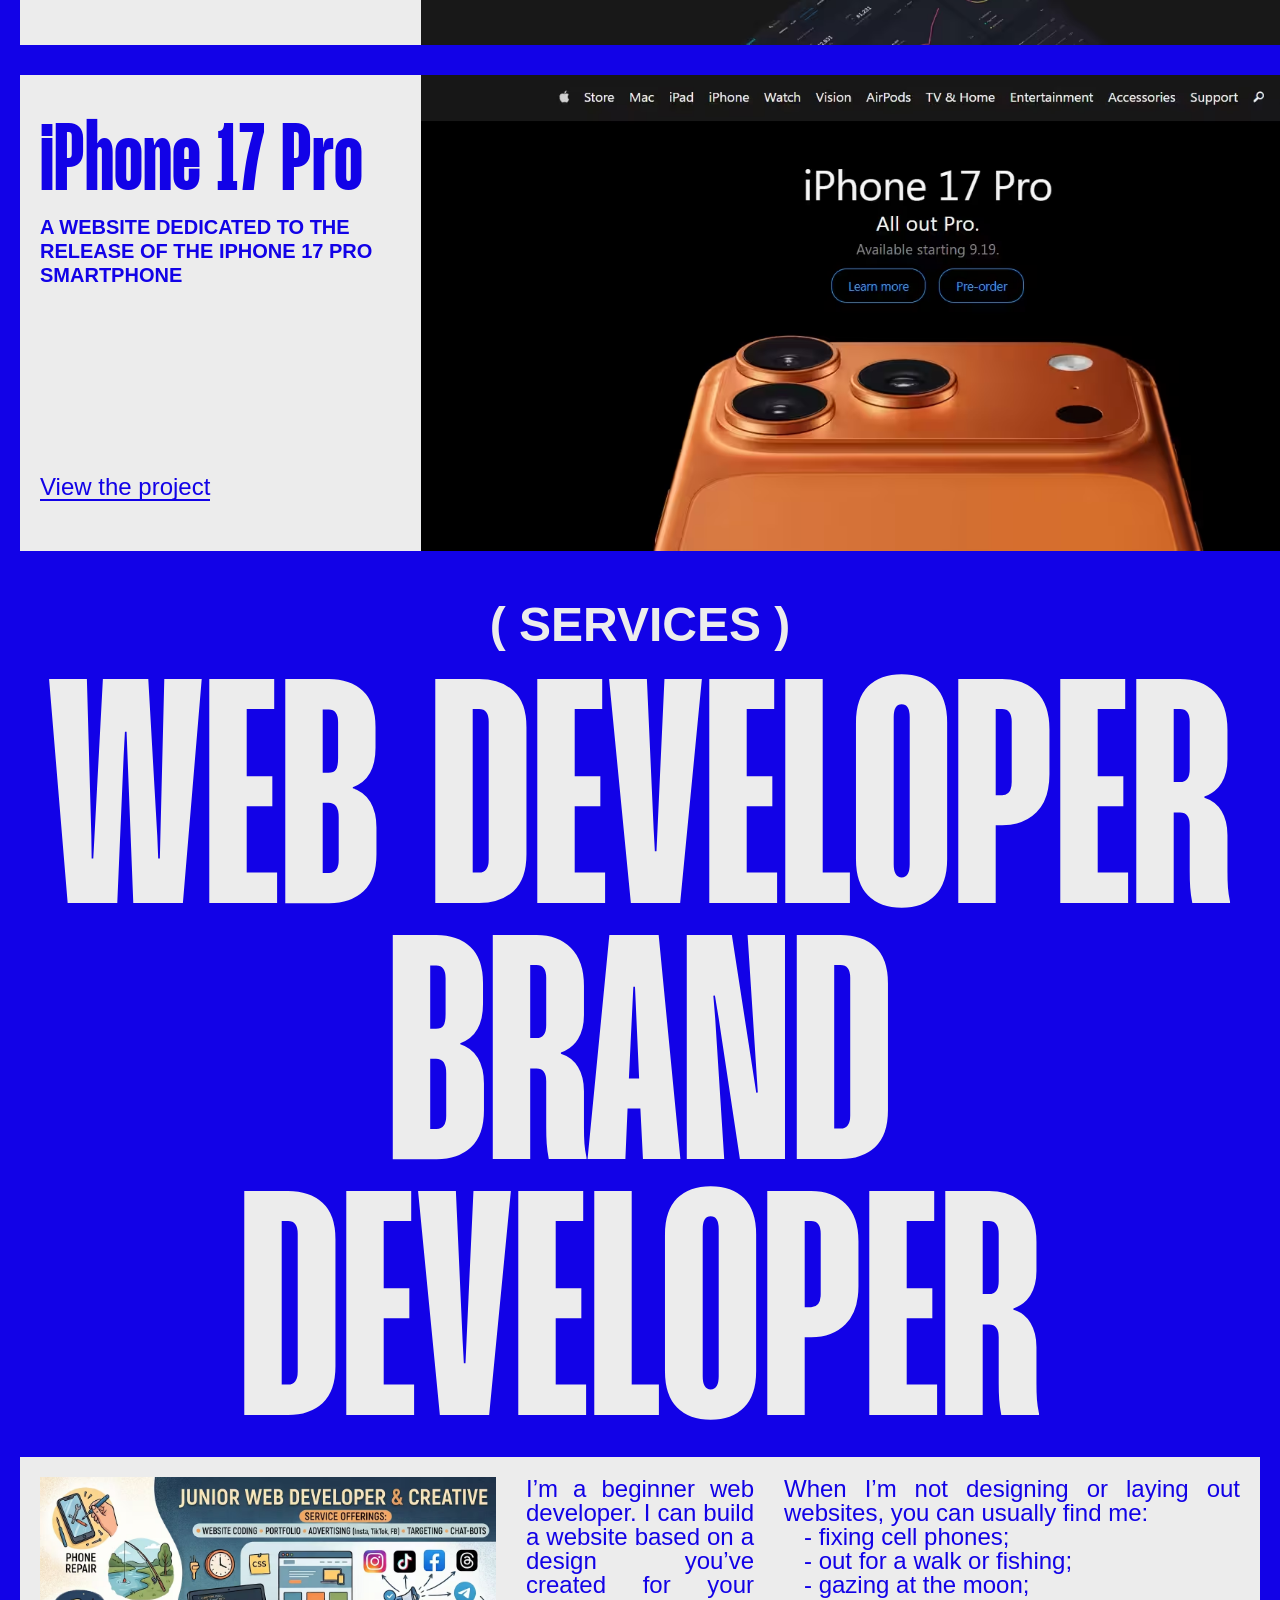
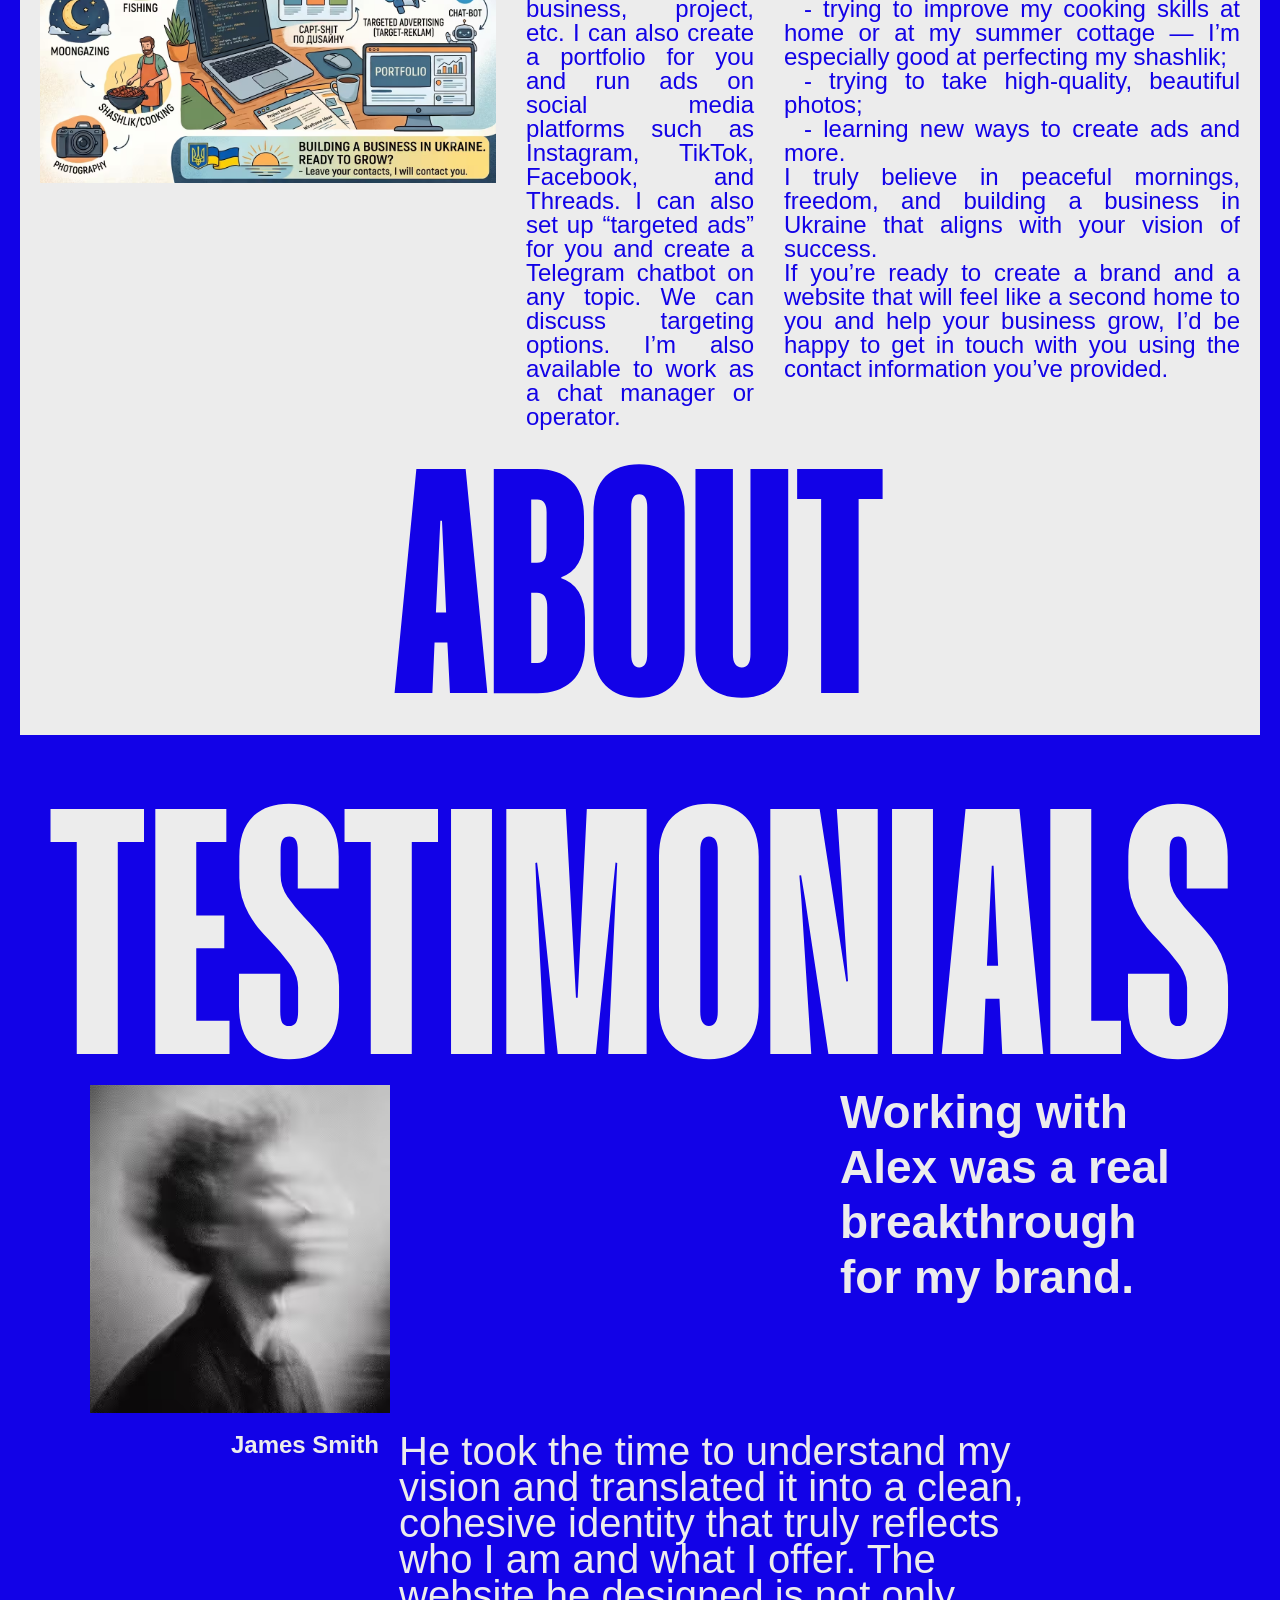
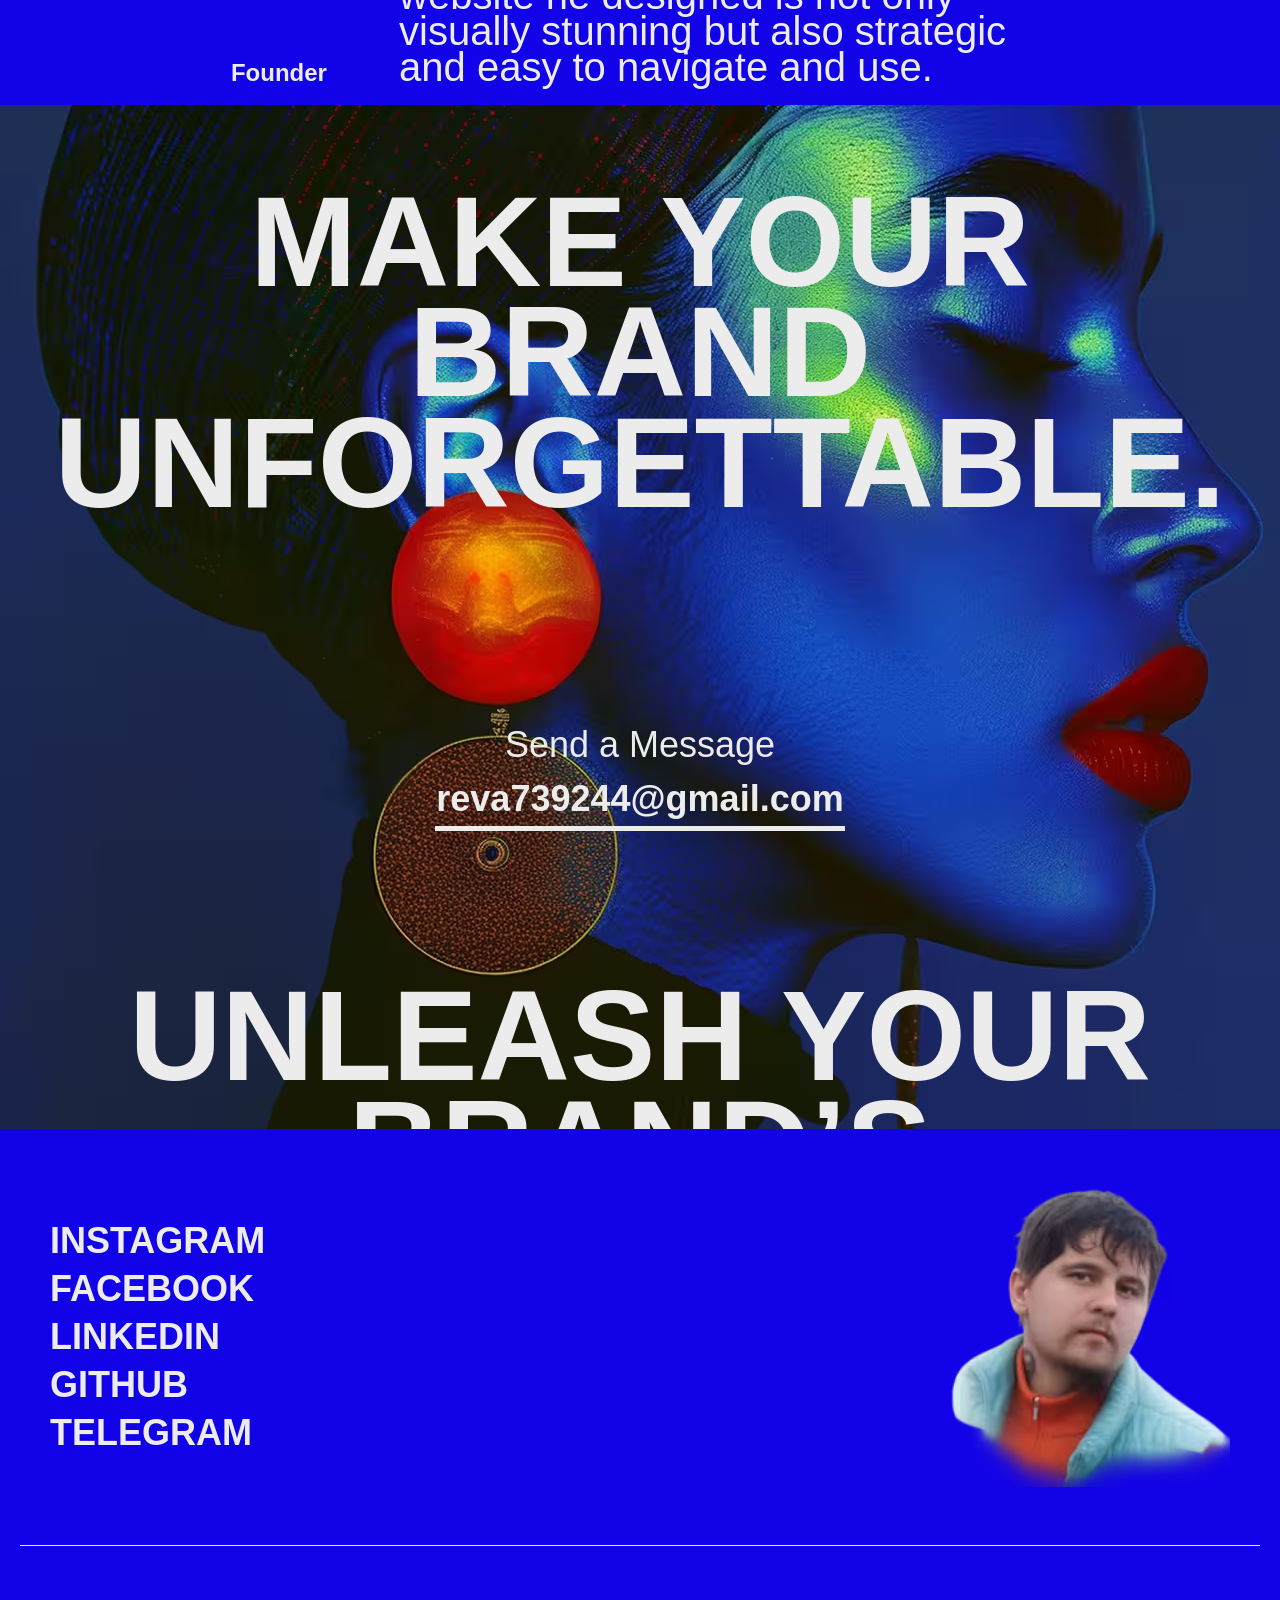
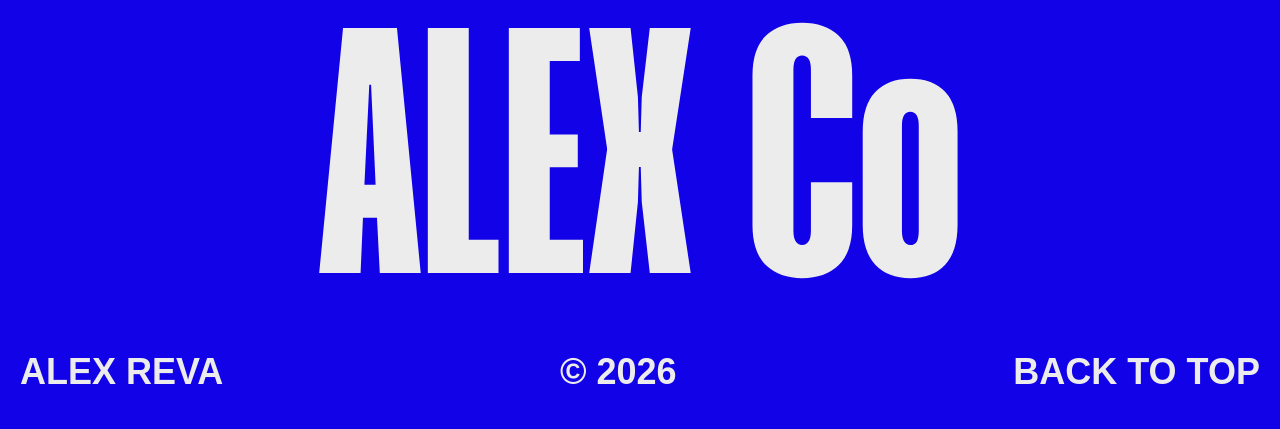
==== commit 2464c91a: "add project iPhone" ====
--- a/index.html
+++ b/index.html
@@ -216,6 +216,30 @@
                   class="work_img"
                   src="./images/work7.png"
                   alt="work7_img"
+                />
+              </picture>
+            </li>
+            <li class="work">
+              <div class="work_info">
+                <h3 class="work_title">iPhone 17 Pro</h3>
+                <p class="work_discr">
+                  A website dedicated to the release of the iPhone 17 Pro
+                  smartphone
+                </p>
+                <a
+                  href="https://rev4ik204.github.io/apple/"
+                  target="_blank"
+                  class="work_link"
+                  >View the project</a
+                >
+              </div>
+              <picture>
+                <source srcset="./images/work8.avif" type="image/avif" />
+                <source srcset="./images/work8.webp" type="image/webp" />
+                <img
+                  class="work_img"
+                  src="./images/work8.png"
+                  alt="work8_img"
                 />
               </picture>
             </li>
@@ -348,13 +372,13 @@
             >
           </div>
           <picture>
-                <source srcset="./images/foto_footer.avif" type="image/avif" />
-                <source srcset="./images/foto_footer.webp" type="image/webp" />
-                <img
-                  class="footer_img"
-                  src="./images/foto_footer.png"
-                  alt="foto_footer"
-                /></picture>
+            <source srcset="./images/foto_footer.avif" type="image/avif" />
+            <source srcset="./images/foto_footer.webp" type="image/webp" />
+            <img
+              class="footer_img"
+              src="./images/foto_footer.png"
+              alt="foto_footer"
+          /></picture>
         </div>
         <div class="subsect2">
           <h2 class="footer_title">ALEX Co</h2>
@@ -362,9 +386,7 @@
         <div class="subsect3">
           <p class="footer_name">ALEX REVA</p>
           <p class="copiright">© 2026</p>
-          <a href="#top" class="back_to_top">Back to Top
-     
-    </a>
+          <a href="#top" class="back_to_top">Back to Top </a>
         </div>
       </div>
     </footer>
--- a/css/style.css
+++ b/css/style.css
@@ -6,6 +6,7 @@
 @import url("testimonials.css");
 @import url("brand.css"); 
 @import url("footer.css");
+@import url("responsive.css");
 
 :root {
   --font-family: "Neue Montreal", sans-serif;
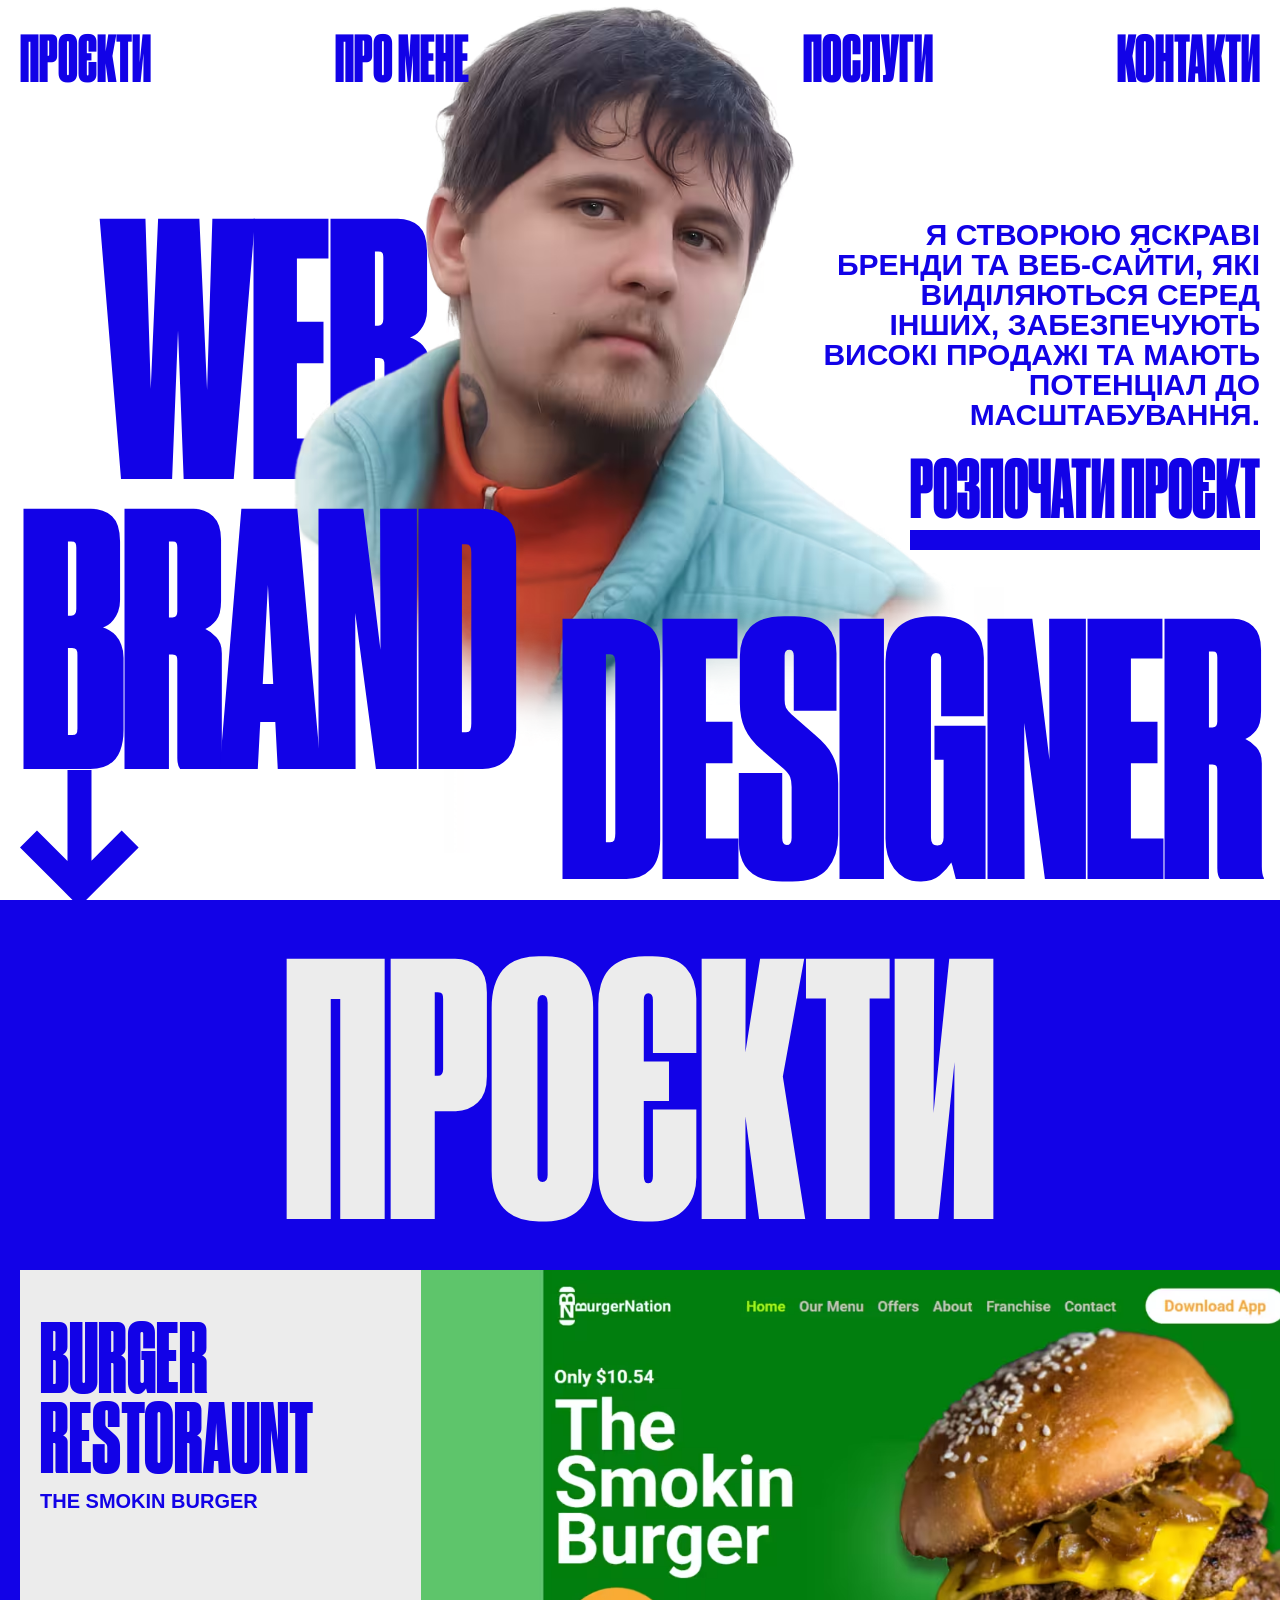
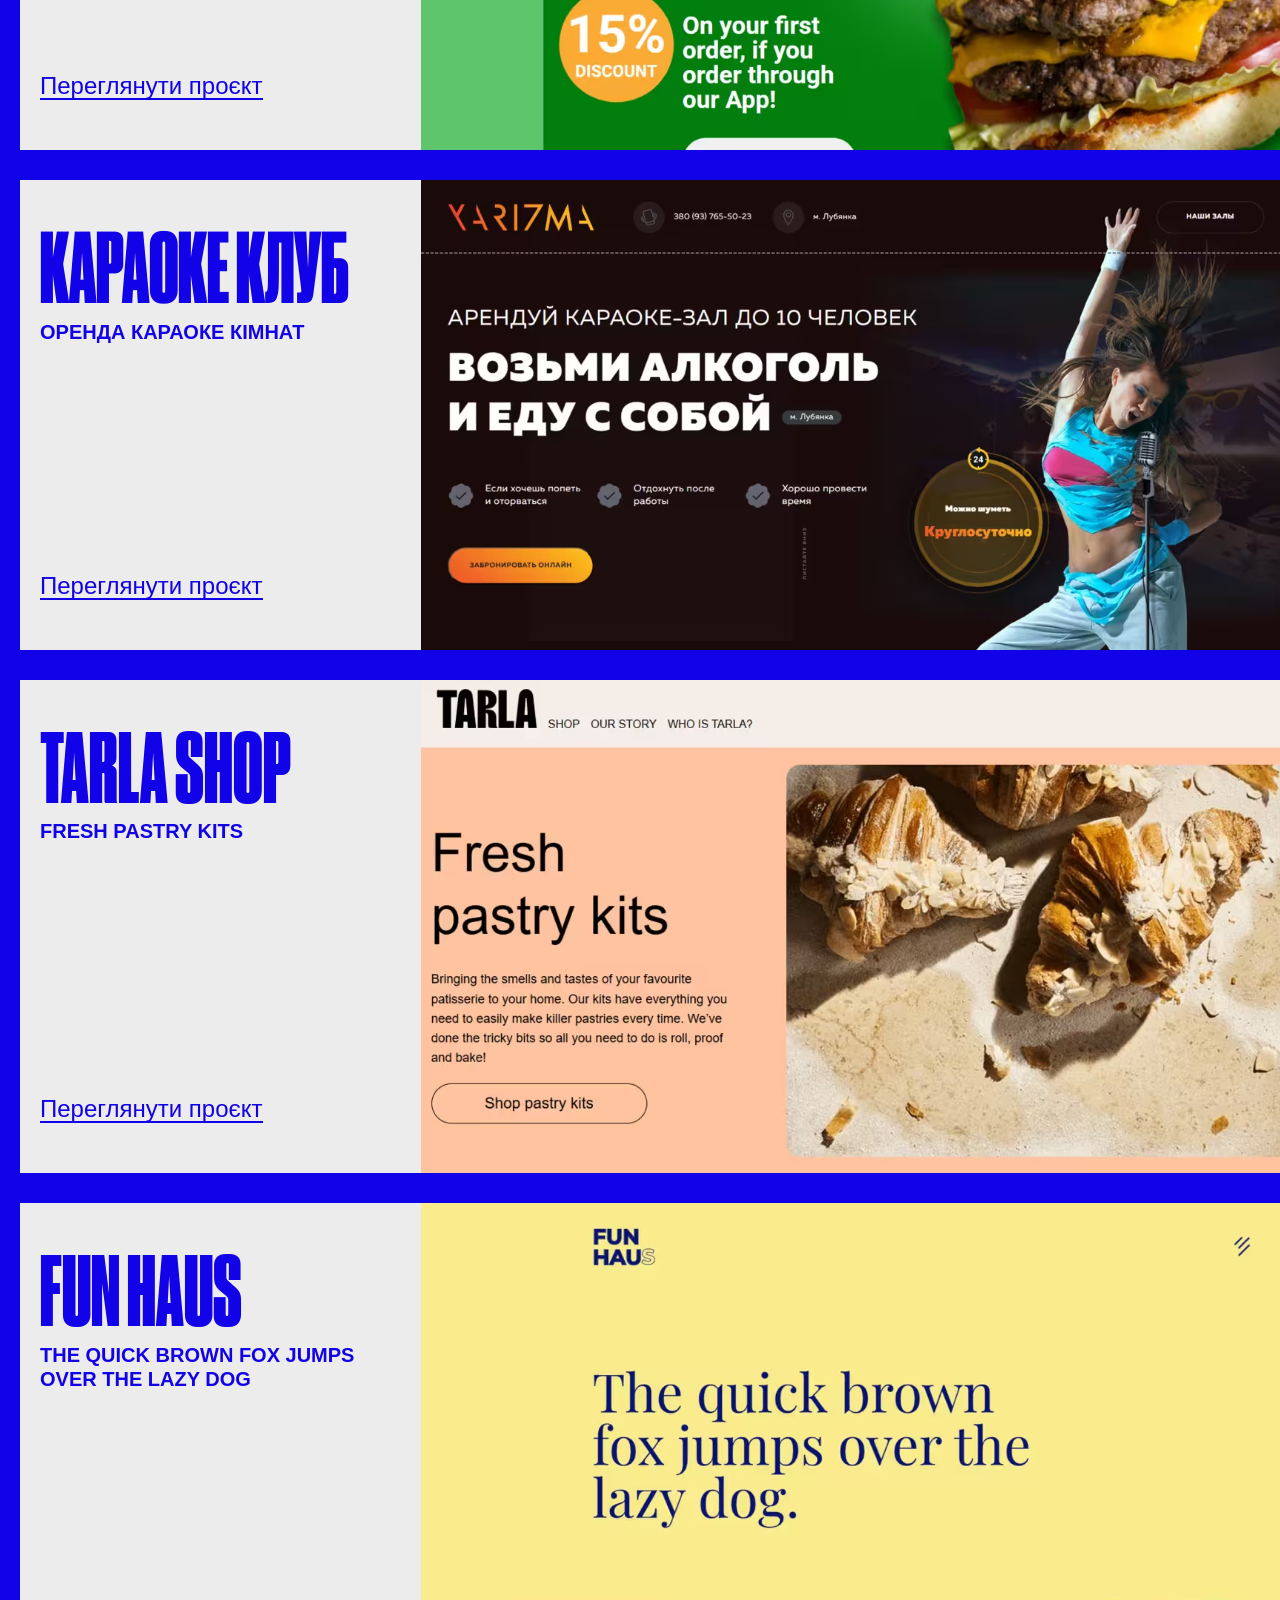
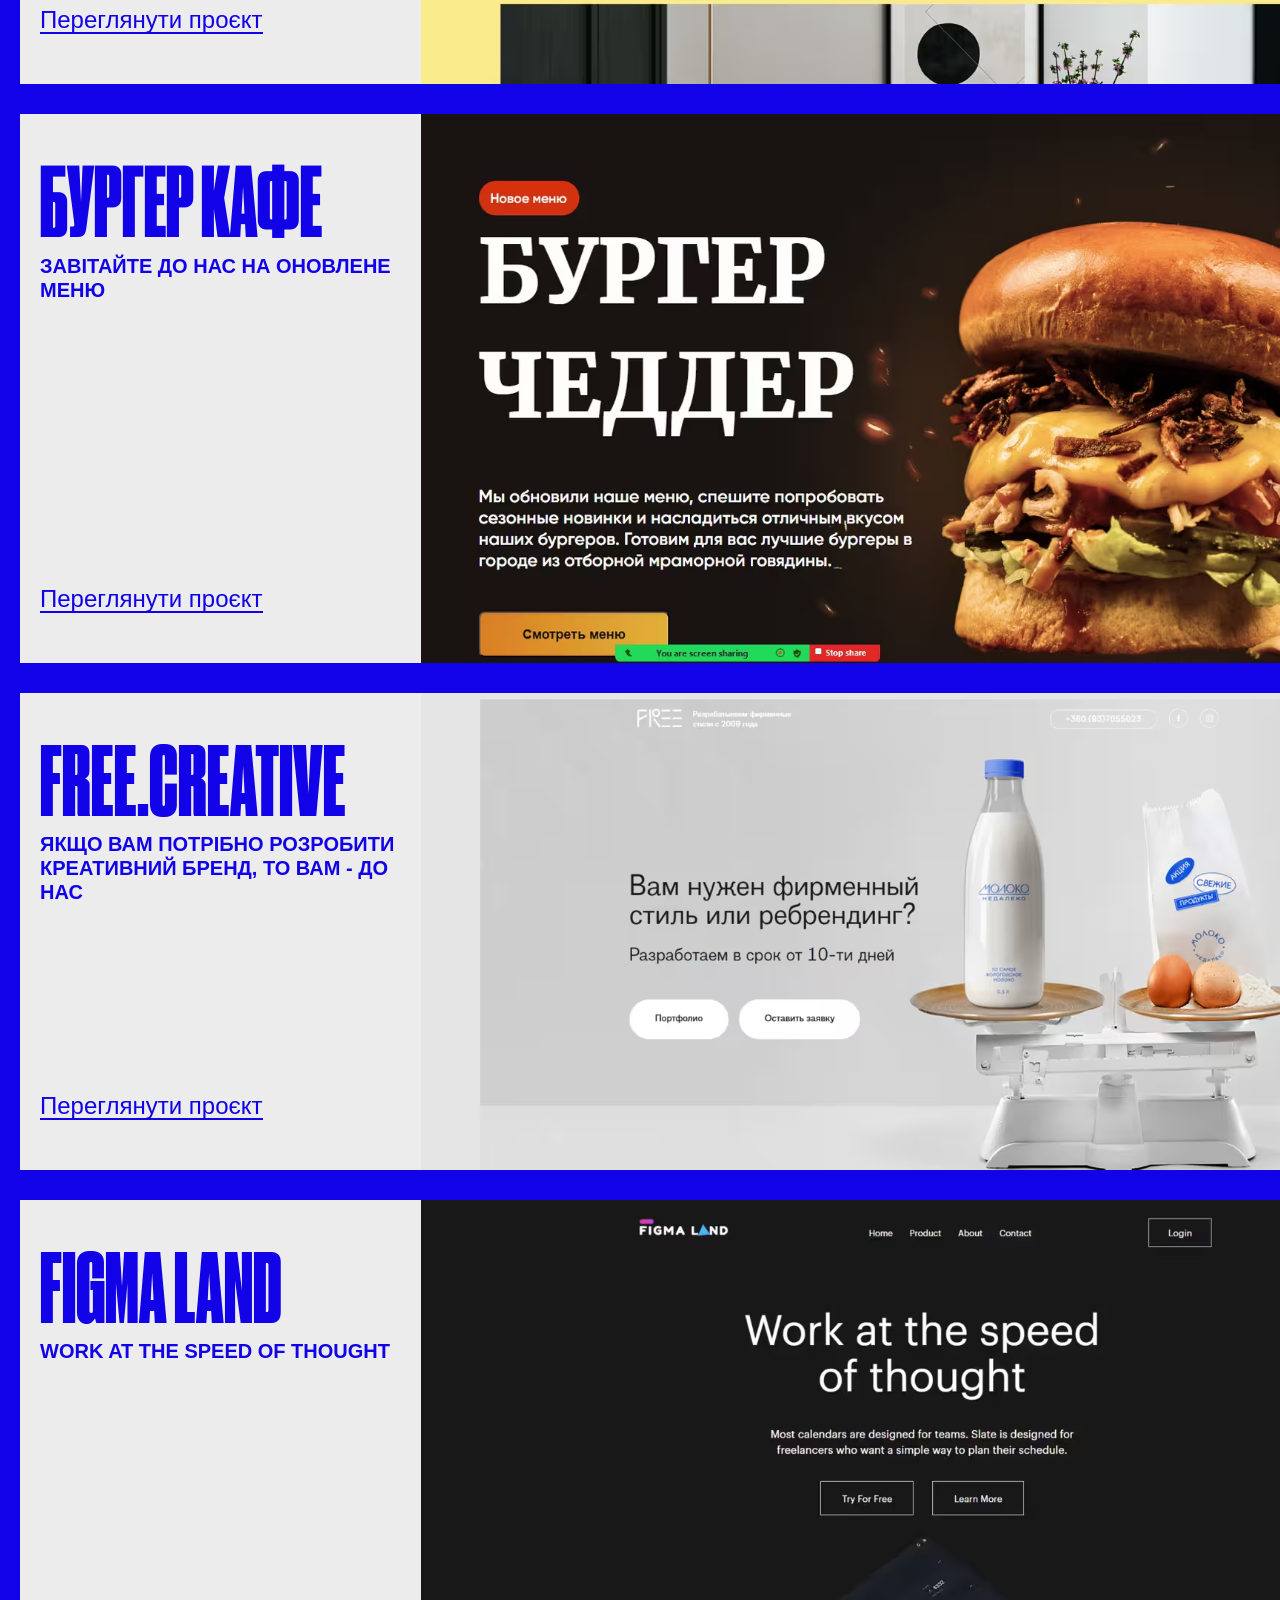
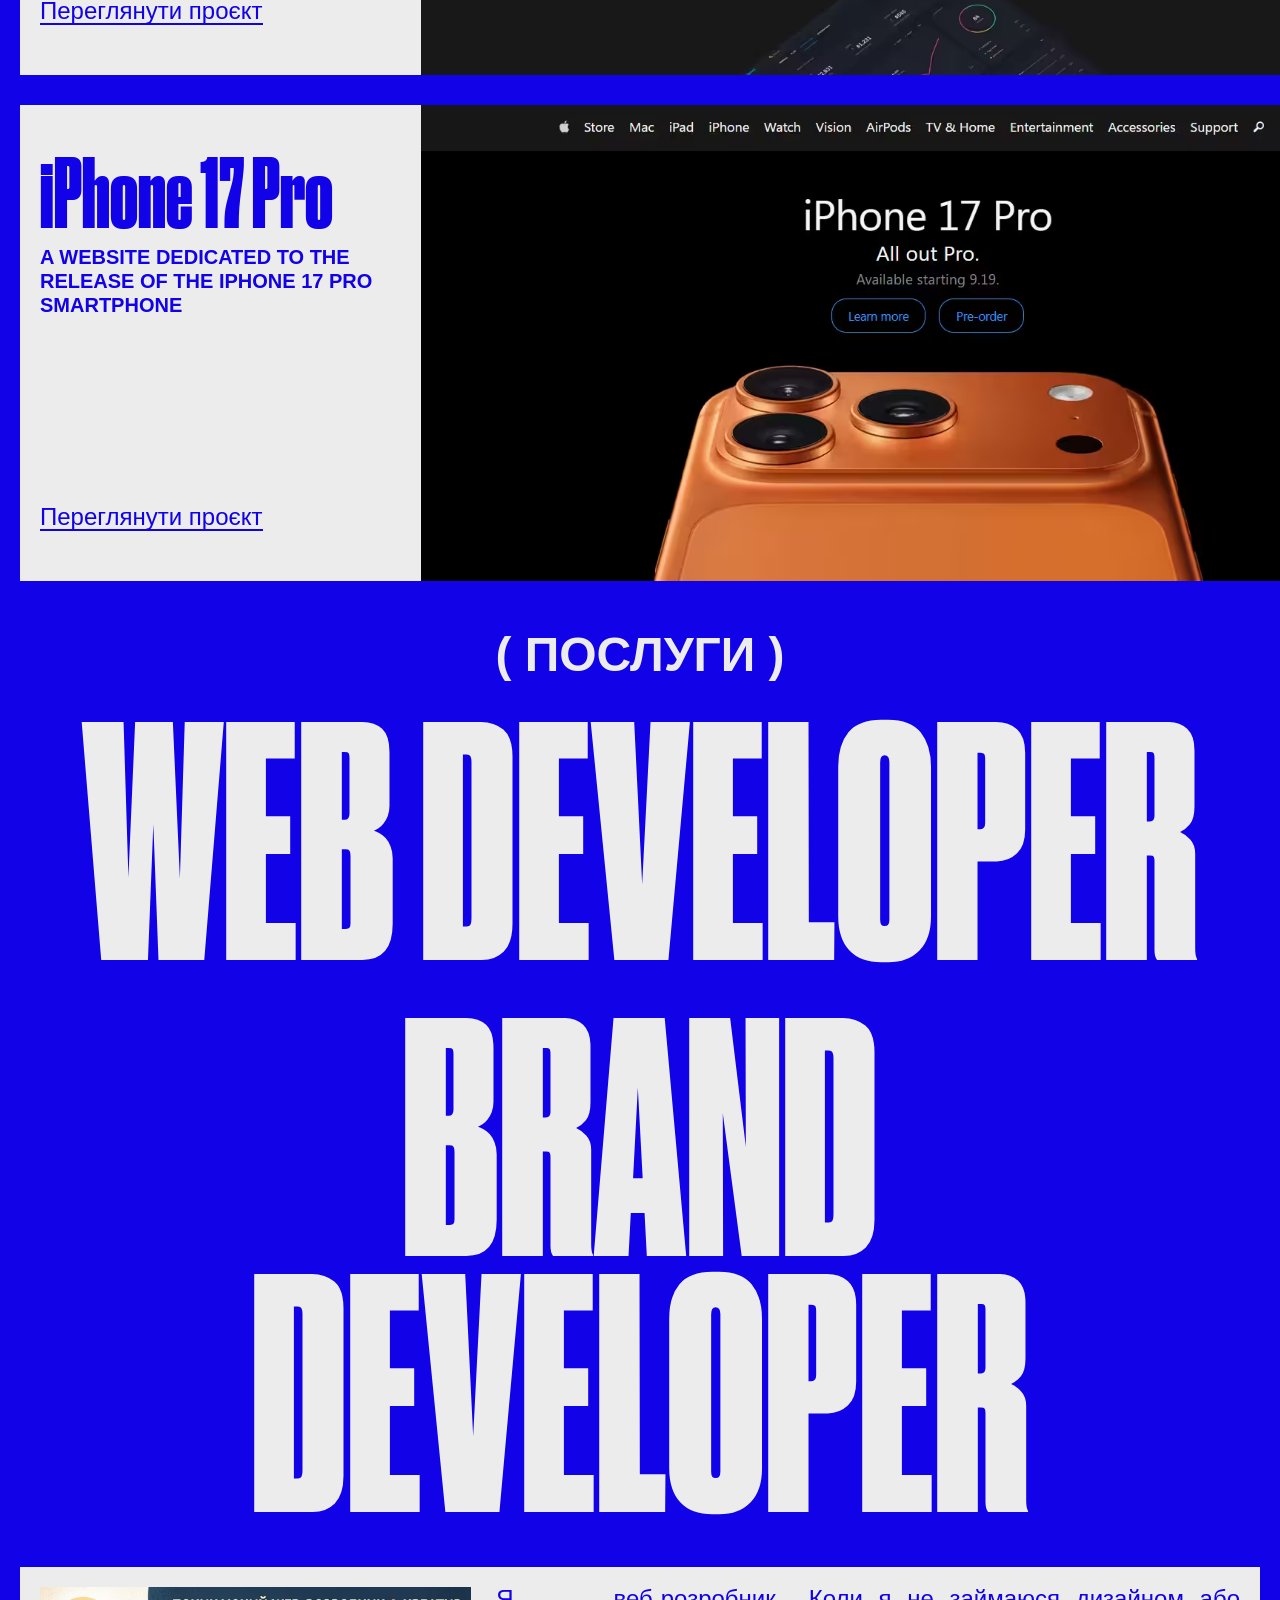
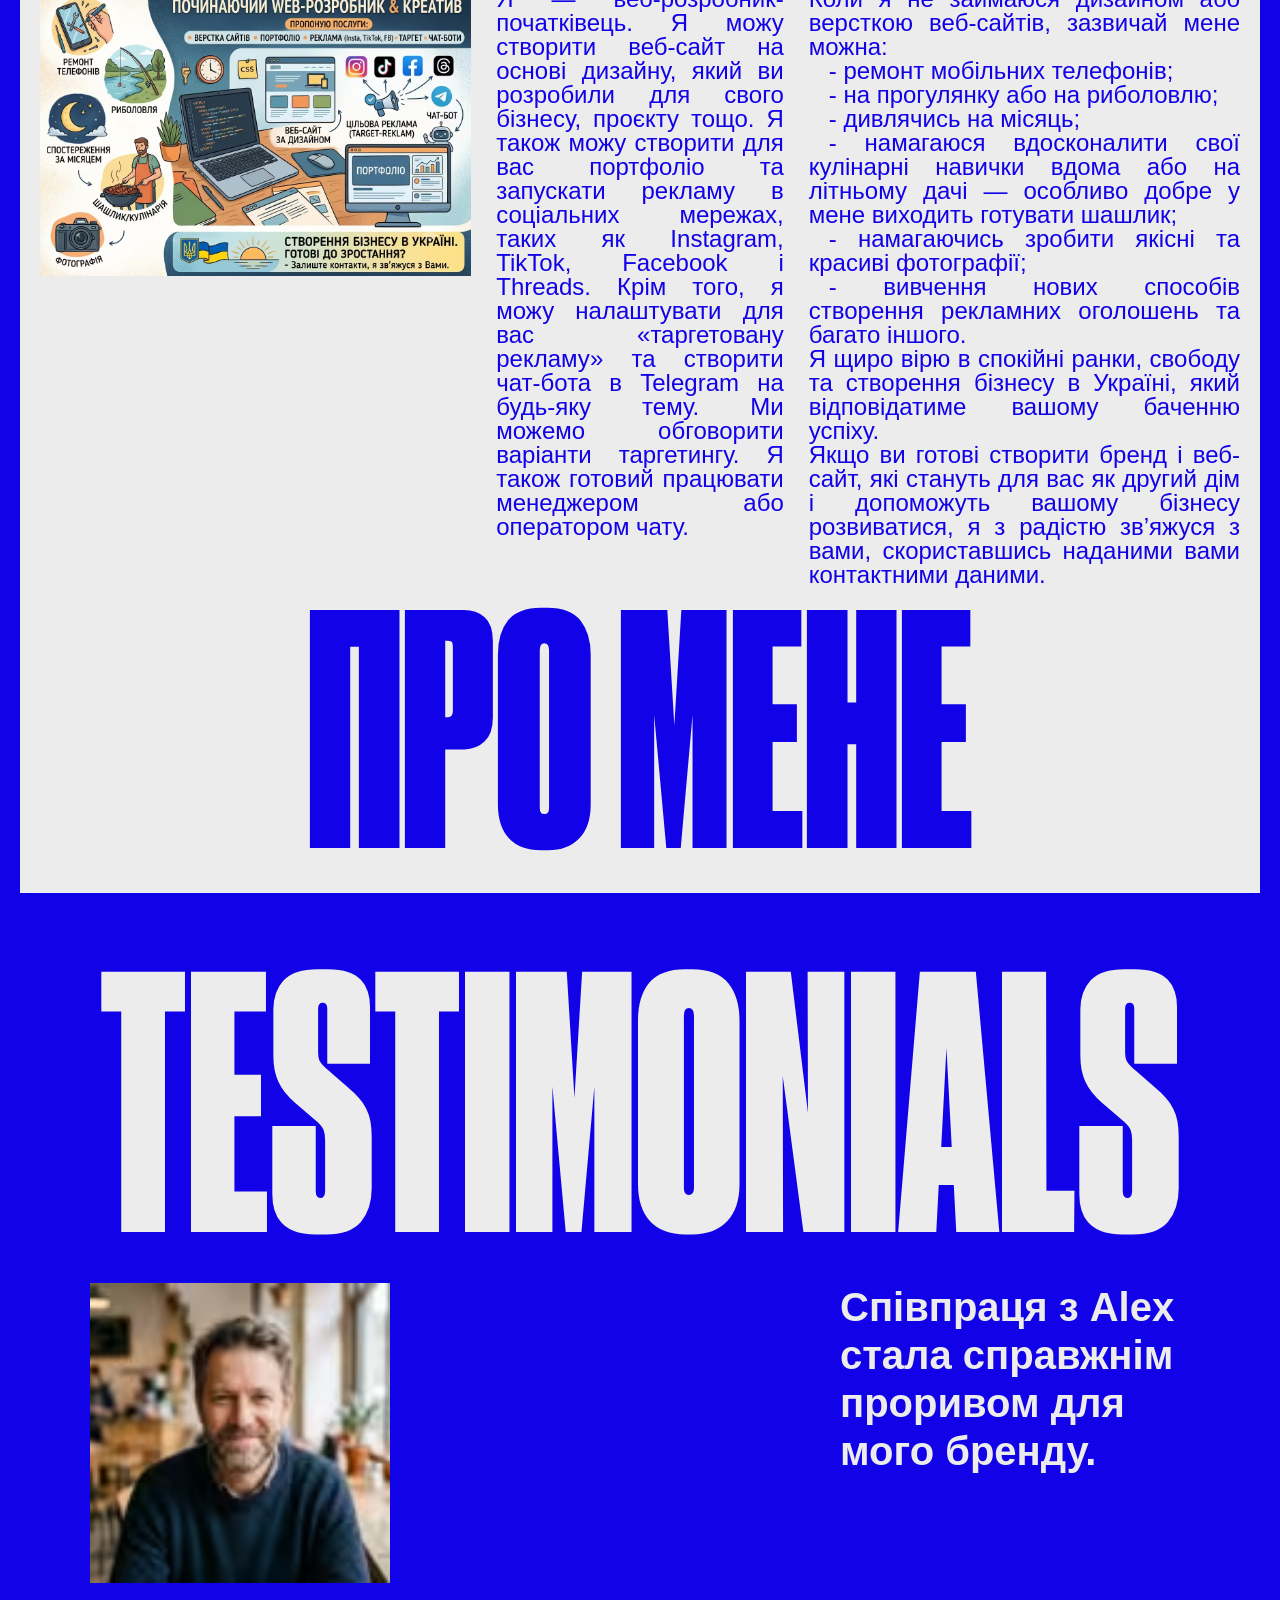
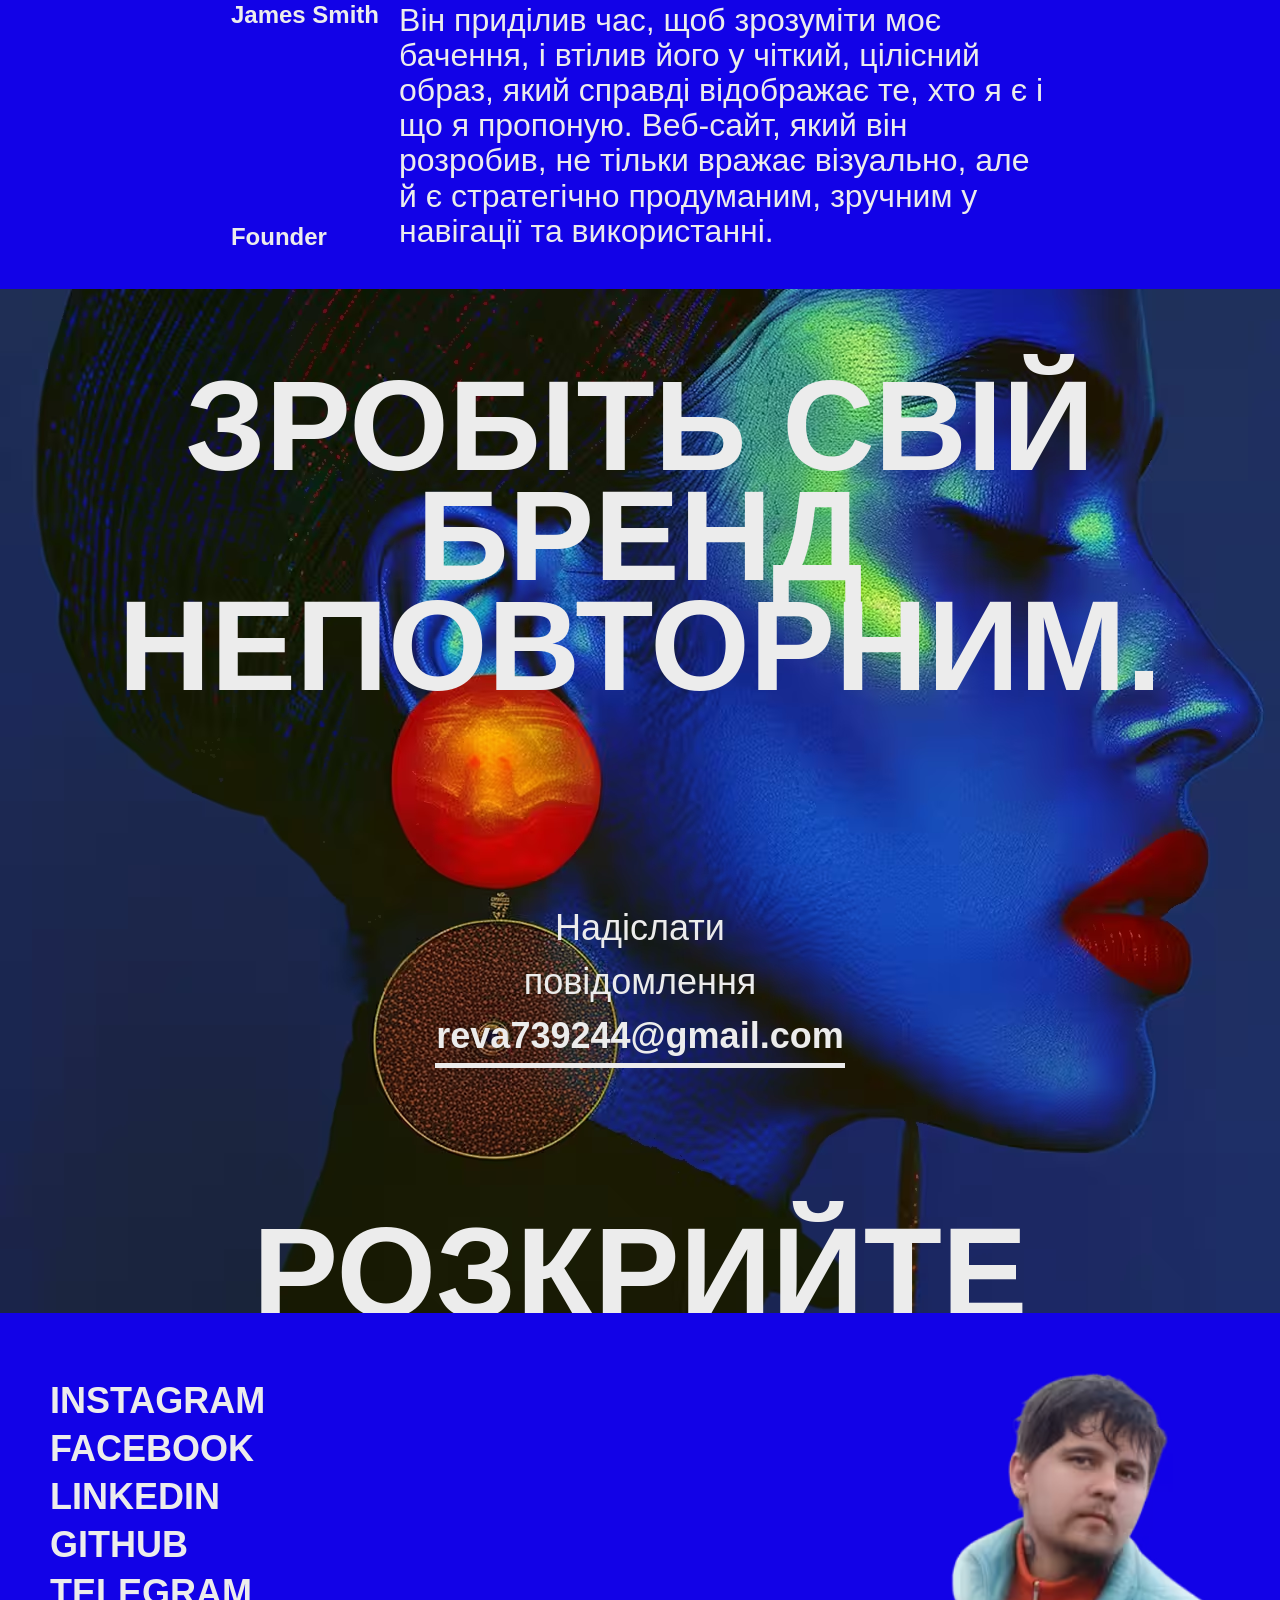
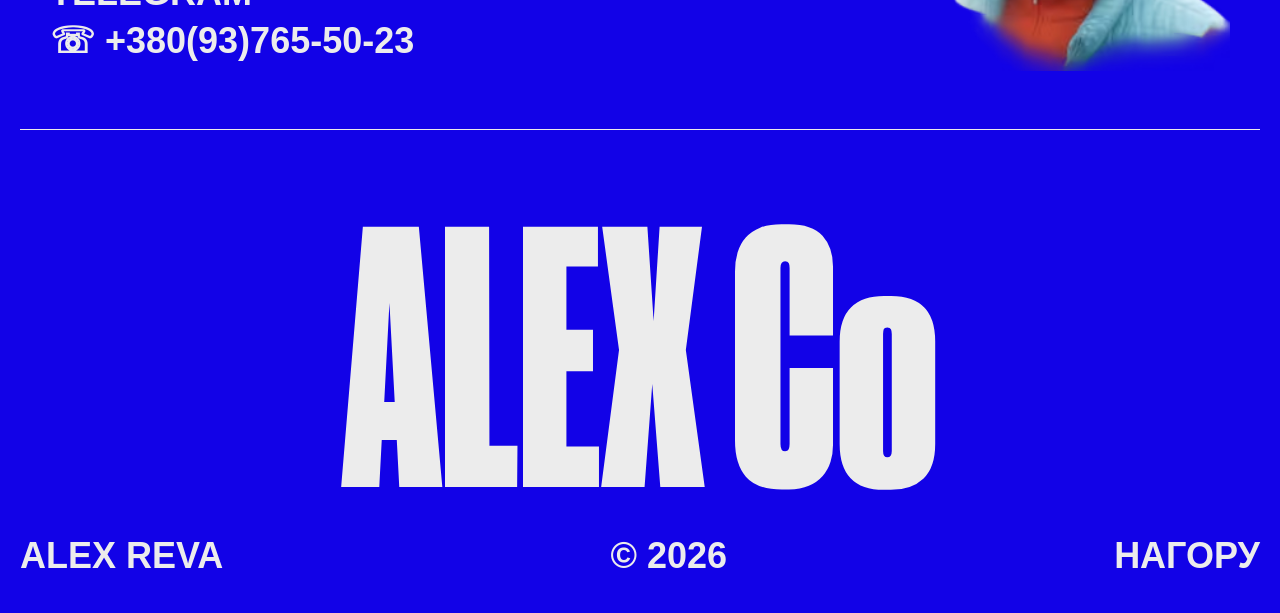
==== commit 7bac03c7: "add RU and  UK" ====
--- a/index.html
+++ b/index.html
@@ -1,11 +1,12 @@
 <!doctype html>
-<html lang="en">
+<html lang="uk">
   <head>
     <meta charset="UTF-8" />
     <meta name="viewport" content="width=device-width, initial-scale=1.0" />
     <link rel="stylesheet" href="./css/reset.css" />
     <link rel="stylesheet" href="./css/normalize.css" />
     <link rel="stylesheet" href="./css/style.css" />
+    <link rel="stylesheet" href="./css/style_cyr.css" />
 
     <title>Portfolio</title>
   </head>
@@ -15,16 +16,16 @@
         <nav class="nav">
           <ul class="nav_list">
             <li class="nav_item">
-              <a href="#works" class="nav_item_link">WORKS</a>
+              <a href="#works" class="nav_item_link">ПРОЄКТИ</a>
             </li>
             <li class="nav_item">
-              <a href="#" class="nav_item_link">ABOUT</a>
+              <a href="#about" class="nav_item_link">ПРО МЕНЕ</a>
             </li>
             <li class="nav_item">
-              <a href="#services" class="nav_item_link">SERVICES</a>
+              <a href="#services" class="nav_item_link">ПОСЛУГИ</a>
             </li>
             <li class="nav_item">
-              <a href="#" class="nav_item_link">CONTACT</a>
+              <a href="#contact" class="nav_item_link">КОНТАКТИ</a>
             </li>
           </ul>
         </nav>
@@ -34,10 +35,10 @@
       <section class="hero">
         <div class="container">
           <h1 class="hero_title">
-            I DESIGN BOLD BRANDS & WEBSITES THAT STAND OUT, SELL STRONG AND
-            SCALE.
+            Я СТВОРЮЮ ЯСКРАВІ БРЕНДИ ТА ВЕБ-САЙТИ, ЯКІ ВИДІЛЯЮТЬСЯ СЕРЕД ІНШИХ,
+            ЗАБЕЗПЕЧУЮТЬ ВИСОКІ ПРОДАЖІ ТА МАЮТЬ ПОТЕНЦІАЛ ДО МАСШТАБУВАННЯ.
           </h1>
-          <p class="hero_discr">START A PROJECT</p>
+          <p class="hero_discr">РОЗПОЧАТИ ПРОЄКТ</p>
           <p class="hero_text1">WEB</p>
           <p class="hero_text2">BRAND</p>
           <p class="hero_text3">DESIGNER</p>
@@ -66,7 +67,7 @@
       </section>
       <section class="works" id="works">
         <div class="container">
-          <h2 class="works_title">Works</h2>
+          <h2 class="works_title">ПРОЄКТИ</h2>
           <ul class="works_list">
             <li class="work">
               <div class="work_info">
@@ -76,7 +77,7 @@
                   href="https://rev4ik204.github.io/restaurant_website/"
                   target="_blank"
                   class="work_link"
-                  >View the project</a
+                  >Переглянути проєкт</a
                 >
               </div>
               <picture>
@@ -91,13 +92,13 @@
             </li>
             <li class="work">
               <div class="work_info">
-                <h3 class="work_title">KARAOKE CLUB</h3>
-                <p class="work_discr">Rent a Karaoke Room</p>
+                <h3 class="work_title">КАРАОКЕ КЛУБ</h3>
+                <p class="work_discr">Оренда караоке кімнат</p>
                 <a
                   href="https://rev4ik204.github.io/karaoke-club/"
                   target="_blank"
                   class="work_link"
-                  >View the project</a
+                  >Переглянути проєкт</a
                 >
               </div>
               <picture>
@@ -118,7 +119,7 @@
                   href="https://rev4ik204.github.io/tarla-shop/"
                   target="_blank"
                   class="work_link"
-                  >View the project</a
+                  >Переглянути проєкт</a
                 >
               </div>
               <picture>
@@ -141,7 +142,7 @@
                   href="https://rev4ik204.github.io/fun_house/"
                   target="_blank"
                   class="work_link"
-                  >View the project</a
+                  >Переглянути проєкт</a
                 >
               </div>
               <picture>
@@ -156,13 +157,13 @@
             </li>
             <li class="work">
               <div class="work_info">
-                <h3 class="work_title">BURGER CAFE</h3>
-                <p class="work_discr">We've updated our menu</p>
+                <h3 class="work_title">БУРГЕР КАФЕ</h3>
+                <p class="work_discr">Завітайте до нас на оновлене меню</p>
                 <a
                   href="https://rev4ik204.github.io/burger_cafe/"
                   target="_blank"
                   class="work_link"
-                  >View the project</a
+                  >Переглянути проєкт</a
                 >
               </div>
               <picture>
@@ -179,13 +180,13 @@
               <div class="work_info">
                 <h3 class="work_title">FREE.CREATIVE</h3>
                 <p class="work_discr">
-                  Do you need a corporate identity or a rebrand?
+                  Якщо Вам потрібно розробити креативний Бренд, то Вам - до нас
                 </p>
                 <a
                   href="https://rev4ik204.github.io/FREE.creative/"
                   target="_blank"
                   class="work_link"
-                  >View the project</a
+                  >Переглянути проєкт</a
                 >
               </div>
               <picture>
@@ -206,7 +207,7 @@
                   href="https://rev4ik204.github.io/figma_land/"
                   target="_blank"
                   class="work_link"
-                  >View the project</a
+                  >Переглянути проєкт</a
                 >
               </div>
               <picture>
@@ -230,7 +231,7 @@
                   href="https://rev4ik204.github.io/apple/"
                   target="_blank"
                   class="work_link"
-                  >View the project</a
+                  >Переглянути проєкт</a
                 >
               </div>
               <picture>
@@ -248,63 +249,69 @@
       </section>
       <section class="services" id="services">
         <div class="container">
-          <h2 class="services_title">( SERVICES )</h2>
+          <h2 class="services_title">( Послуги )</h2>
           <p class="services_main_text">WEB Developer</p>
           <p class="services_main_text">BRAND Developer</p>
           <!-- <p class="services_main_text">GRAPHIC DESIGN</p> -->
-          <div class="services_content">
+          <div class="services_content" id="about">
             <picture class="img">
               <source
-                srcset="./images/services_img_en.avif"
+                srcset="./images/services_img_uk.avif"
                 type="image/avif"
               />
               <source
-                srcset="./images/services_img_en.webp"
+                srcset="./images/services_img_uk.webp"
                 type="image/webp"
               />
               <img
                 class="services_img"
-                src="./images/services_img_en.png"
+                src="./images/services_img_uk.png"
                 alt="services_img"
               />
             </picture>
             <!-- <div class="text1"></div> -->
             <div class="text2">
-              I’m a beginner web developer. I can build a website based on a
-              design you’ve created for your business, project, etc. I can also
-              create a portfolio for you and run ads on social media platforms
-              such as Instagram, TikTok, Facebook, and Threads. I can also set
-              up “targeted ads” for you and create a Telegram chatbot on any
-              topic. We can discuss targeting options. I’m also available to
-              work as a chat manager or operator.
+              Я — веб-розробник-початківець. Я можу створити веб-сайт на основі
+              дизайну, який ви розробили для свого бізнесу, проєкту тощо. Я
+              також можу створити для вас портфоліо та запускати рекламу в
+              соціальних мережах, таких як Instagram, TikTok, Facebook і
+              Threads. Крім того, я можу налаштувати для вас «таргетовану
+              рекламу» та створити чат-бота в Telegram на будь-яку тему. Ми
+              можемо обговорити варіанти таргетингу. Я також готовий працювати
+              менеджером або оператором чату.
             </div>
             <div class="text3">
               <p class="text3_text">
-                When I’m not designing or laying out websites, you can usually
-                find me: <br />
-                <span>- fixing cell phones;</span> <br />
-                <span>- out for a walk or fishing;</span> <br />
-                <span>- gazing at the moon;</span> <br />
+                Коли я не займаюся дизайном або версткою веб-сайтів, зазвичай
+                мене можна: <br />
+                <span>- ремонт мобільних телефонів;</span> <br />
+                <span>- на прогулянку або на риболовлю;</span> <br />
+                <span>- дивлячись на місяць;</span> <br />
                 <span>
-                  - trying to improve my cooking skills at home or at my summer
-                  cottage — I’m especially good at perfecting my shashlik;
+                  - намагаюся вдосконалити свої кулінарні навички вдома або на
+                  літньому дачі — особливо добре у мене виходить готувати
+                  шашлик;
                 </span>
                 <br />
-                <span> - trying to take high-quality, beautiful photos;</span>
+                <span>
+                  - намагаючись зробити якісні та красиві фотографії;</span
+                >
                 <br />
-                <span> - learning new ways to create ads and more. </span>
+                <span>
+                  - вивчення нових способів створення рекламних оголошень та
+                  багато іншого.
+                </span>
                 <br />
-                I truly believe in peaceful mornings, freedom, and building a
-                business in Ukraine that aligns with your vision of success.
+                Я щиро вірю в спокійні ранки, свободу та створення бізнесу в
+                Україні, який відповідатиме вашому баченню успіху.
                 <br />
-                If you’re ready to create a brand and a website that will feel
-                like a second home to you and help your business grow, I’d be
-                happy to get in touch with you using the contact information
-                you’ve provided.
+                Якщо ви готові створити бренд і веб-сайт, які стануть для вас як
+                другий дім і допоможуть вашому бізнесу розвиватися, я з радістю
+                зв’яжуся з вами, скориставшись наданими вами контактними даними.
               </p>
             </div>
           </div>
-          <p class="services_about_text">ABOUT</p>
+          <p class="services_about_text">ПРО МЕНЕ</p>
         </div>
       </section>
       <section class="testimonials" id="testimonials">
@@ -322,8 +329,7 @@
                 />
               </picture>
               <h3 class="testimonial1_title">
-                <!-- Співпраця з Alex стала справжнім проривом для мого бренду. -->
-                Working with Alex was a real breakthrough for my brand.
+                Співпраця з Alex стала справжнім проривом для мого бренду.
               </h3>
             </div>
             <div class="testimonial1_content">
@@ -332,10 +338,11 @@
                 <p class="user_work">Founder</p>
               </div>
               <p class="testimonial1_discription">
-                He took the time to understand my vision and translated it into
-                a clean, cohesive identity that truly reflects who I am and what
-                I offer. The website he designed is not only visually stunning
-                but also strategic and easy to navigate and use.
+                Він приділив час, щоб зрозуміти моє бачення, і втілив його у
+                чіткий, цілісний образ, який справді відображає те, хто я є і що
+                я пропоную. Веб-сайт, який він розробив, не тільки вражає
+                візуально, але й є стратегічно продуманим, зручним у навігації
+                та використанні.
               </p>
             </div>
           </div>
@@ -343,15 +350,15 @@
       </section>
       <section class="brand">
         <div class="container">
-          <h2 class="brand_title">Make your brand unforgettable.</h2>
+          <h2 class="brand_title">Зробіть свій бренд неповторним.</h2>
           <a href="#" class="brand_link"
-            >Send a Message <span>reva739244@gmail.com</span>
+            >Надіслати повідомлення <span>reva739244@gmail.com</span>
           </a>
-          <p class="brand_post_title">UNLEASH YOUR BRAND’S POTENTIAL</p>
+          <p class="brand_post_title">РОЗКРИЙТЕ ПОТЕНЦІАЛ СВОГО БРЕНДУ</p>
         </div>
       </section>
     </main>
-    <footer class="footer">
+    <footer class="footer" id="contact">
       <div class="container">
         <div class="subsect1">
           <div class="social">
@@ -370,6 +377,7 @@
             <a href="https://www.t.me/rev4ik99" class="telegram_link"
               >TELEGRAM</a
             >
+            <a href="tel:+380937655023" class="tel_link">☏ +380(93)765-50-23</a>
           </div>
           <picture>
             <source srcset="./images/foto_footer.avif" type="image/avif" />
@@ -386,7 +394,7 @@
         <div class="subsect3">
           <p class="footer_name">ALEX REVA</p>
           <p class="copiright">© 2026</p>
-          <a href="#top" class="back_to_top">Back to Top </a>
+          <a href="#top" class="back_to_top">Нагору </a>
         </div>
       </div>
     </footer>
--- a/css/style.css
+++ b/css/style.css
@@ -10,7 +10,8 @@
 
 :root {
   --font-family: "Neue Montreal", sans-serif;
-  --second-family: "MangoGrotesque", sans-serif;
+  --second-family: "DrukCond", sans-serif;
+  --thirt-family: "MangoGrotesque", sans-serif;
 }
 
 :root {
--- a/css/style_cyr.css
+++ b/css/style_cyr.css
@@ -0,0 +1,7 @@
+@import url("hero_cyr.css");
+@import url("services_cyr.css");
+@import url("testimonials.css");
+@import url("brand.css"); 
+@import url("footer.css");
+@import url("responsive.css");
+
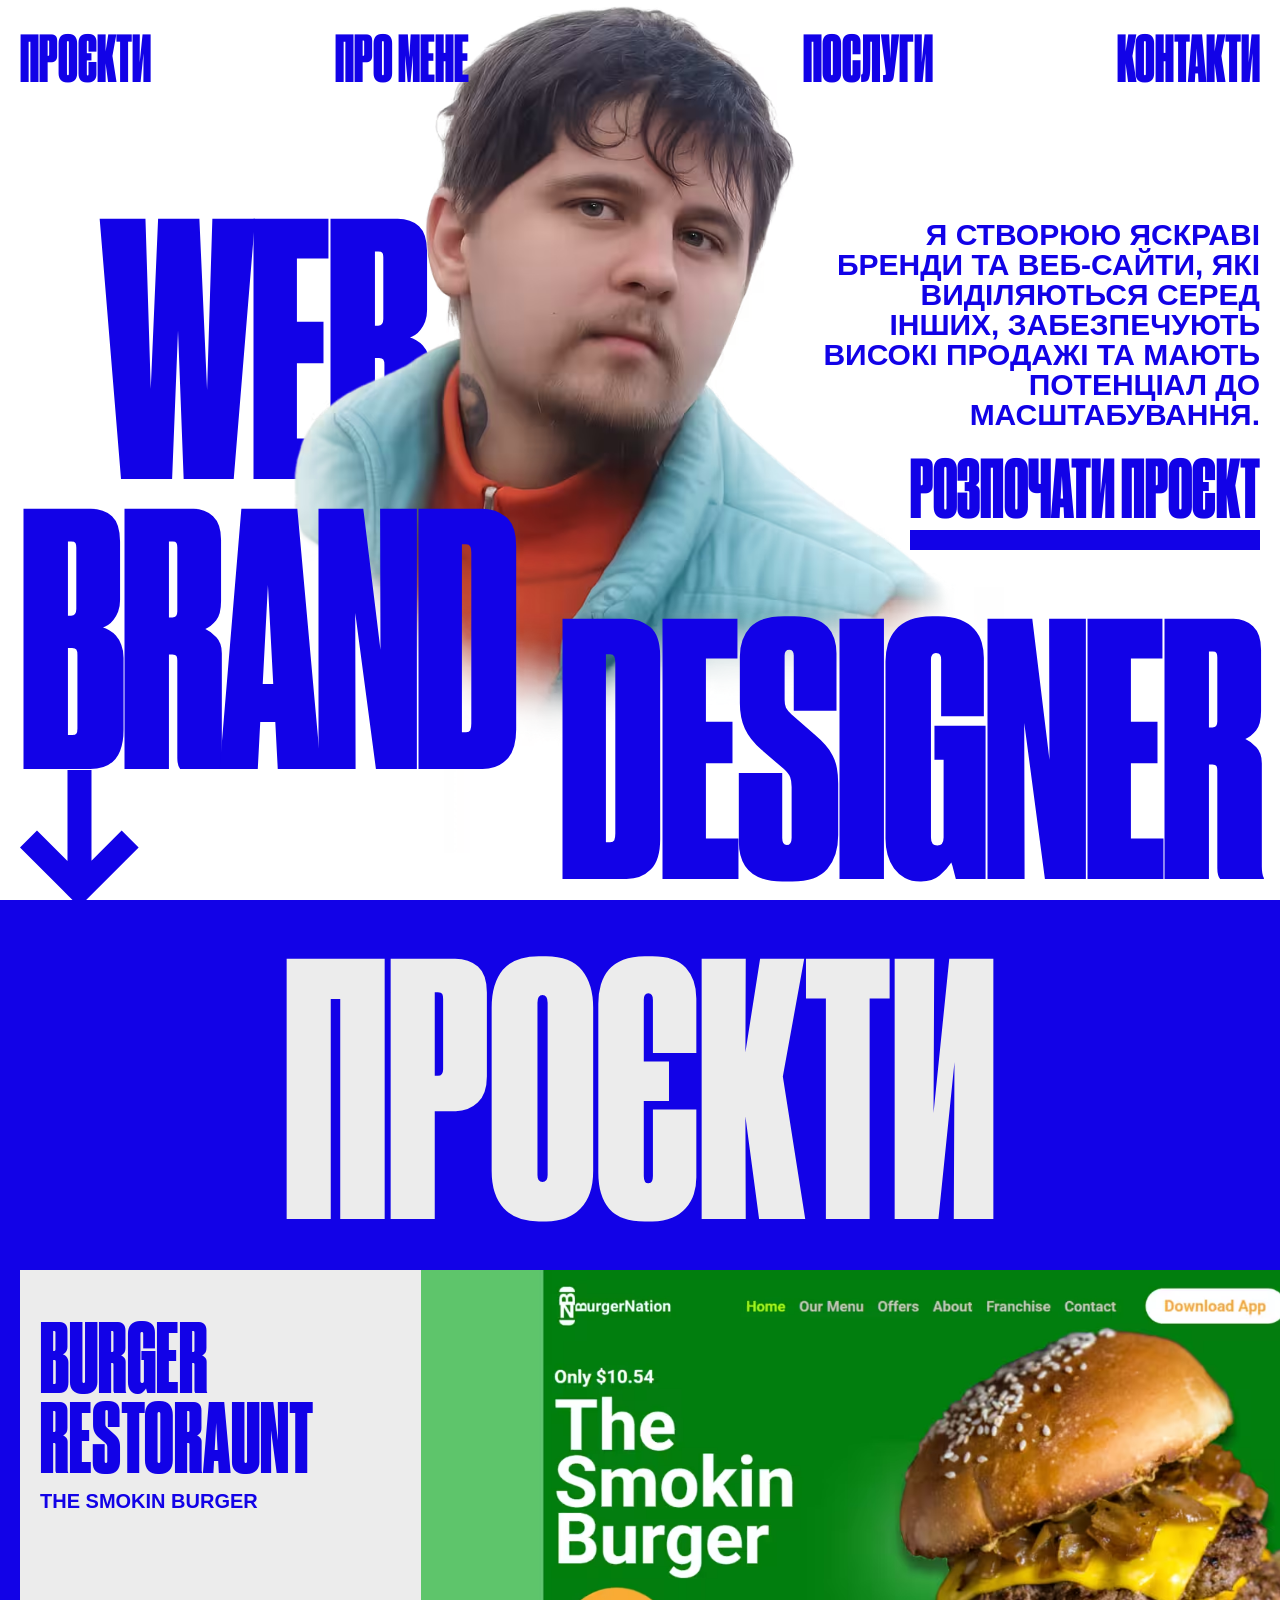
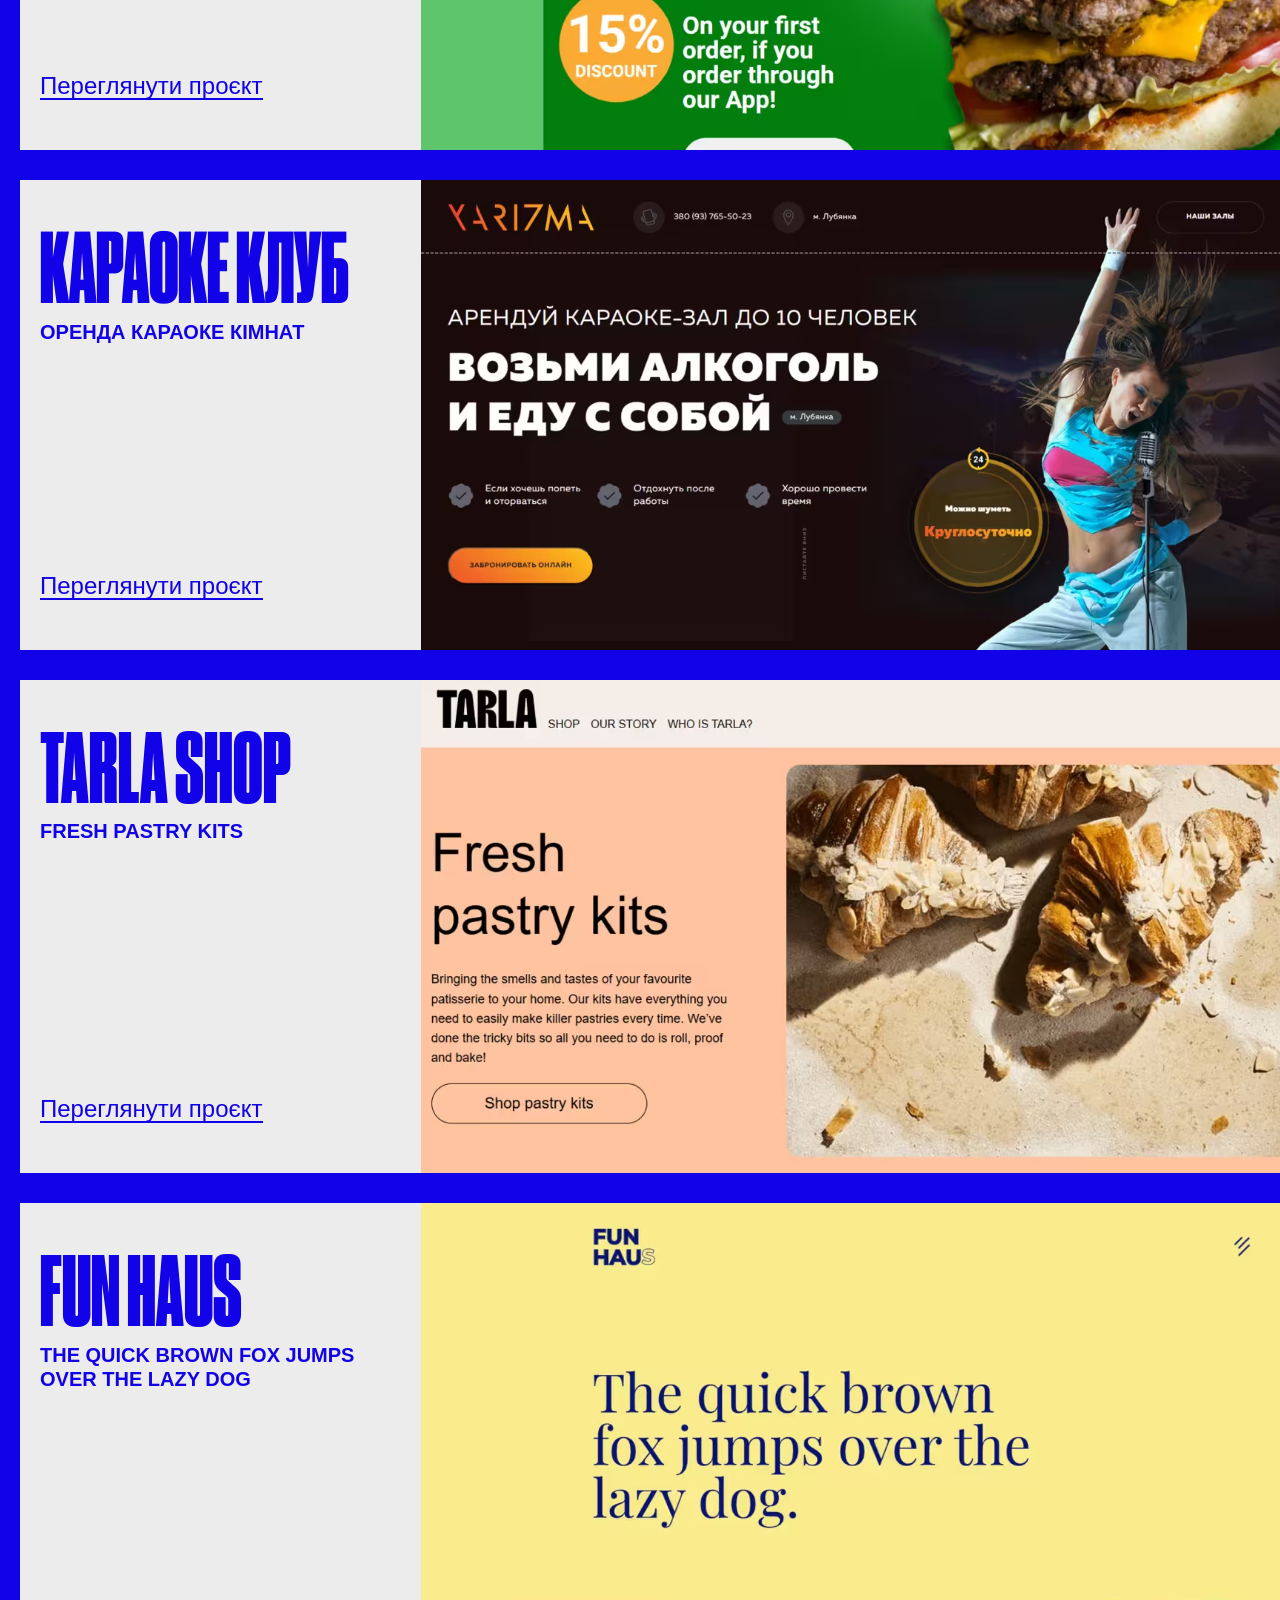
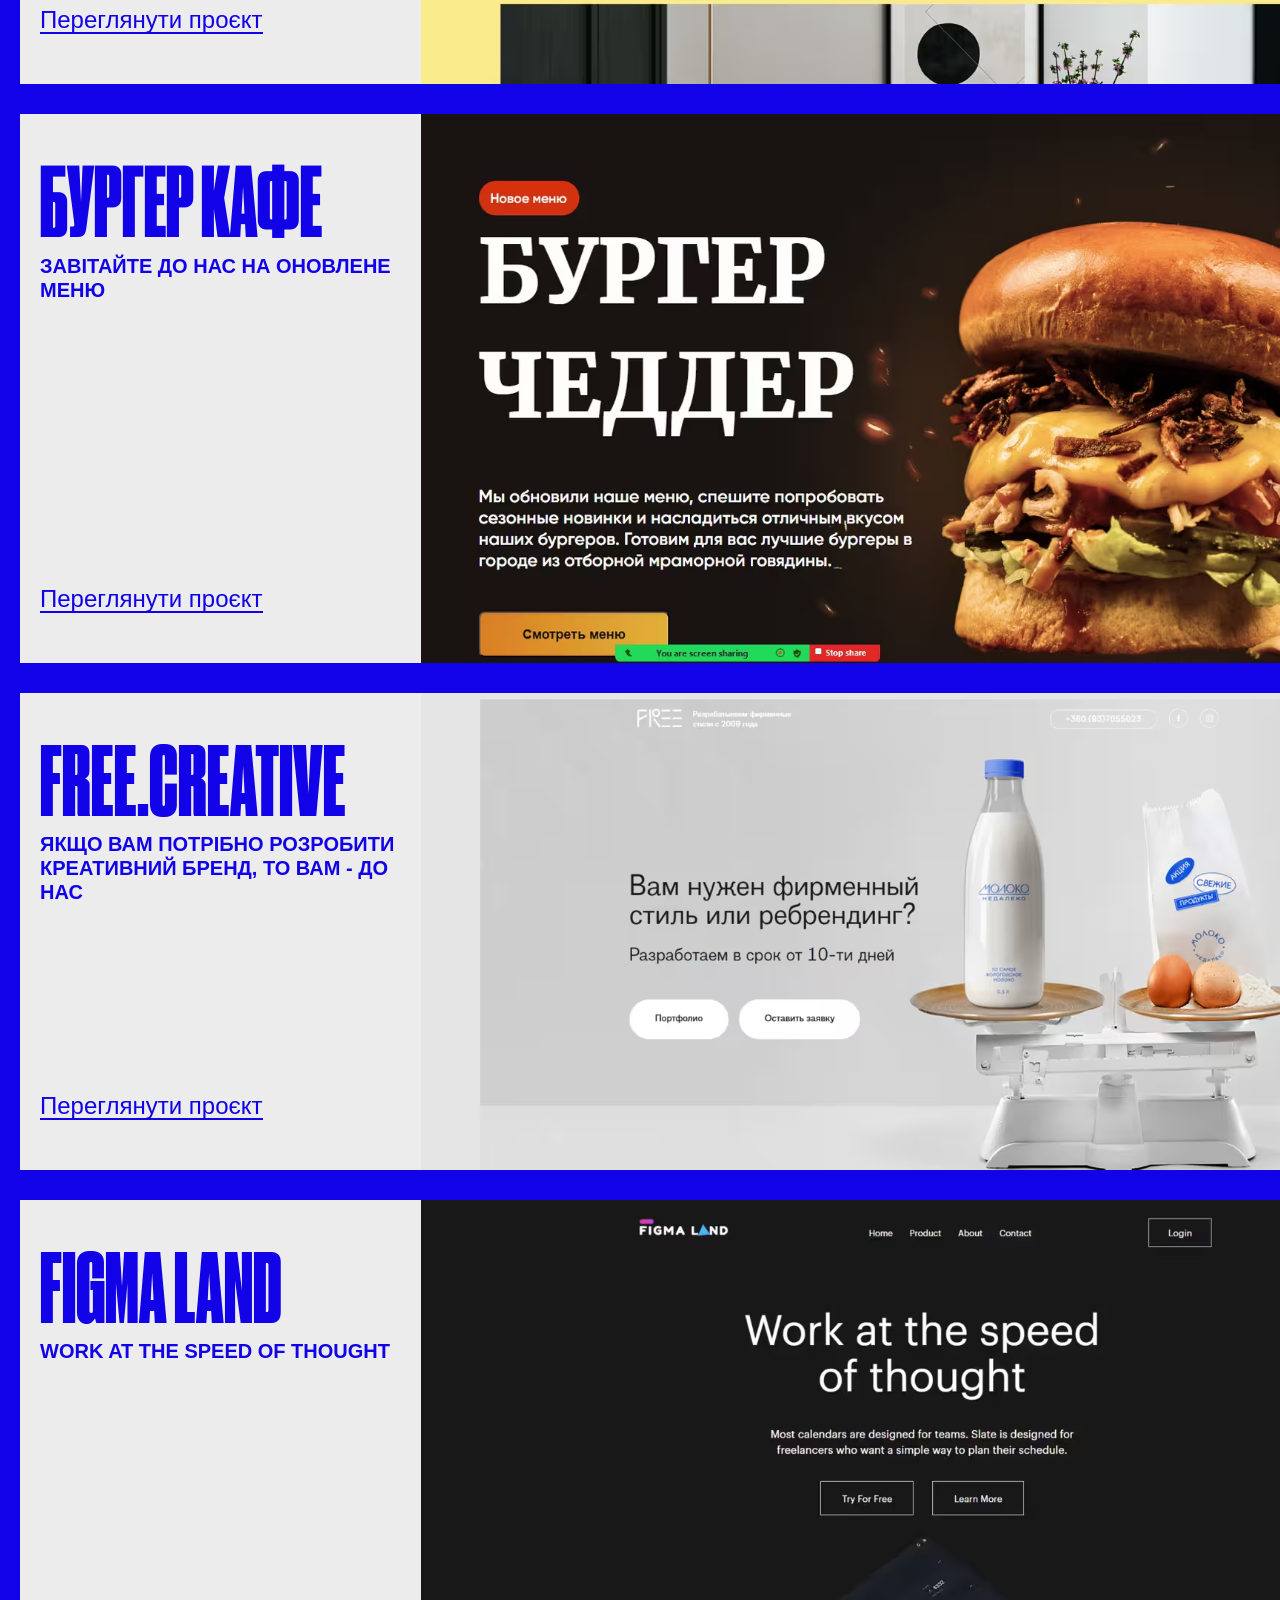
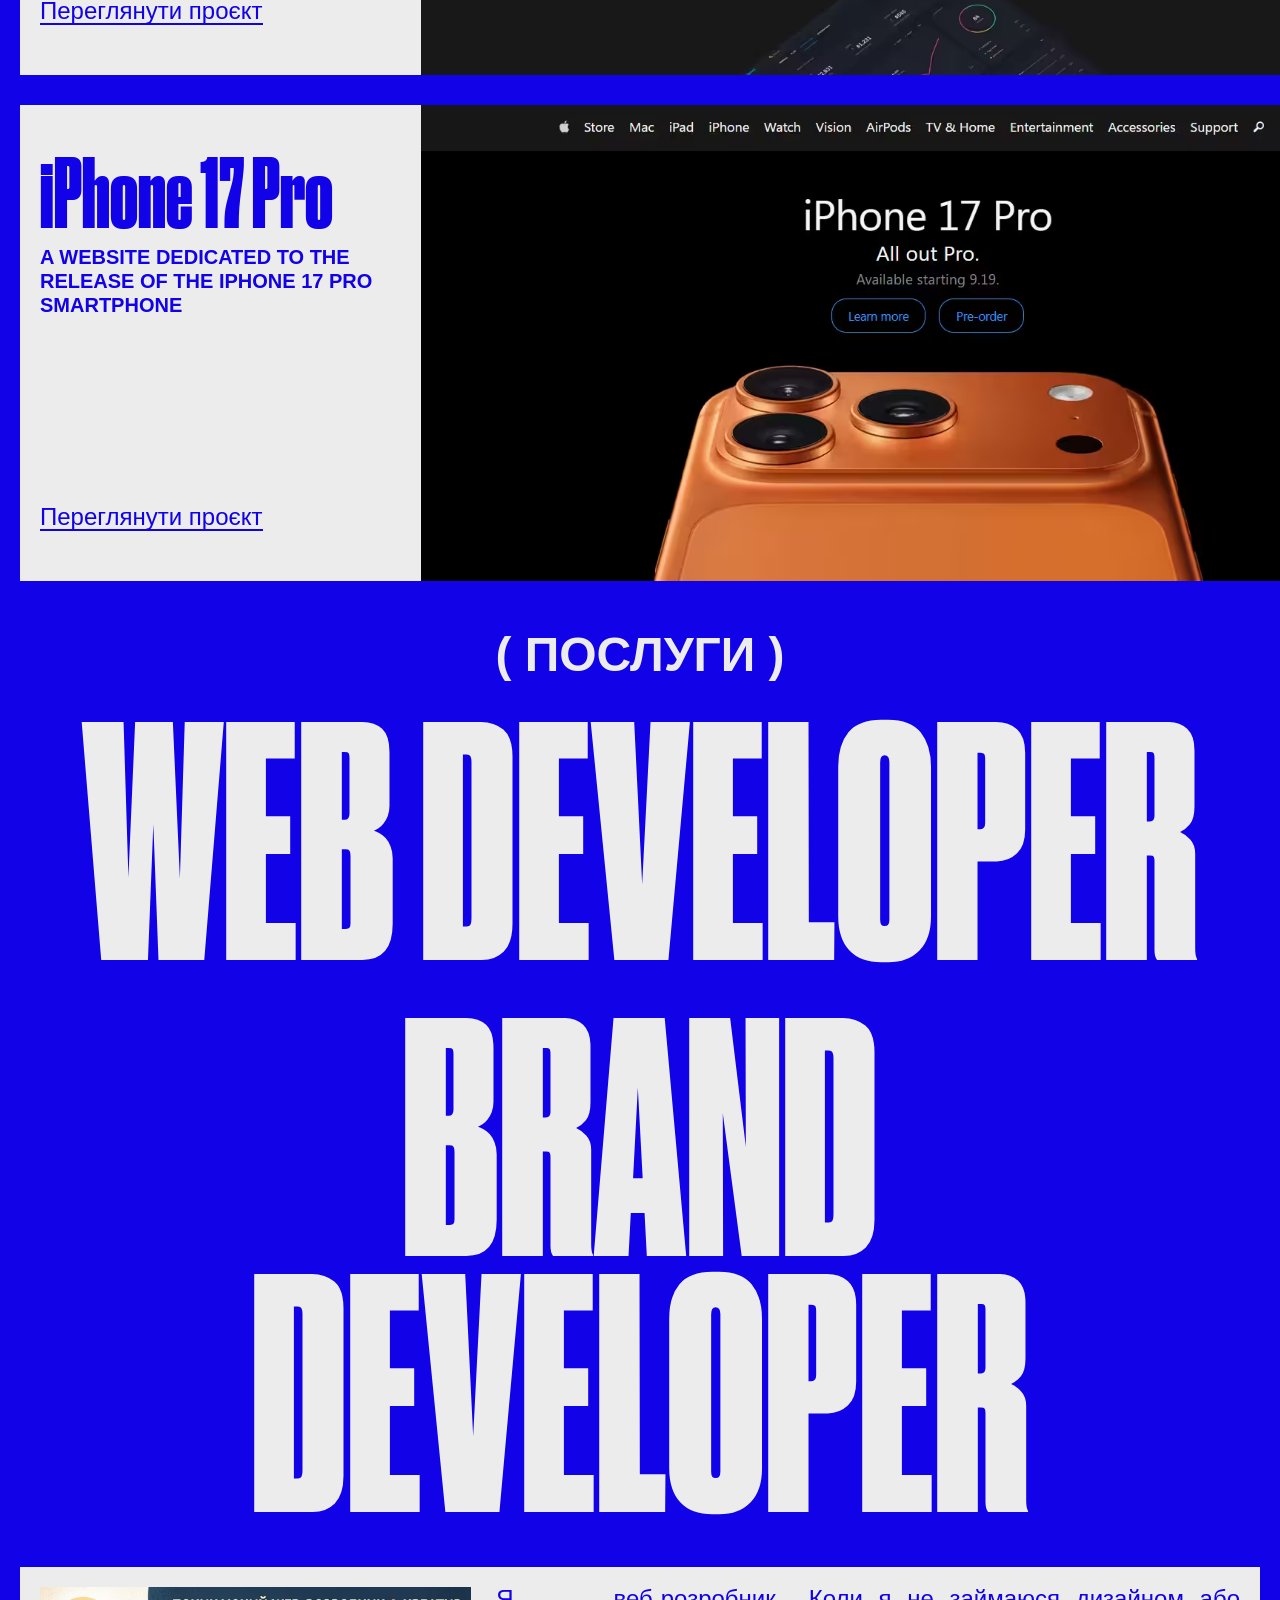
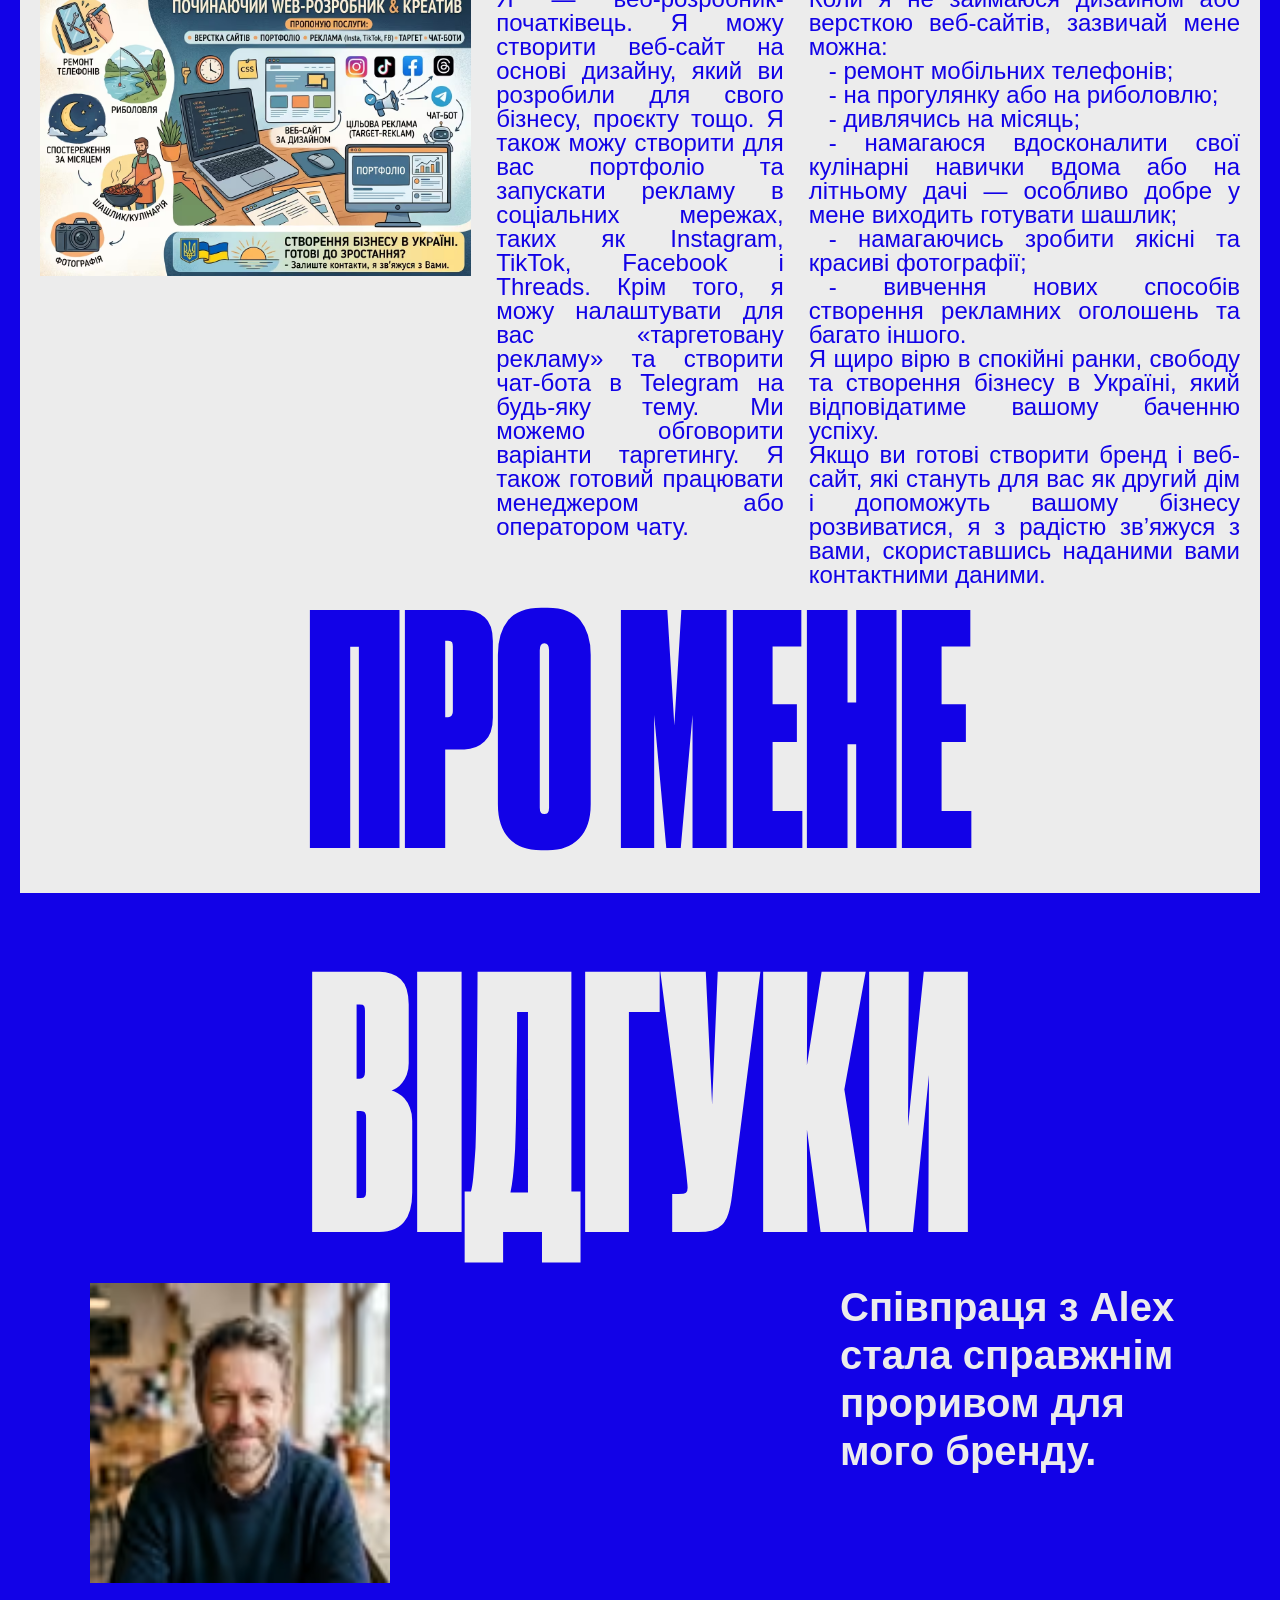
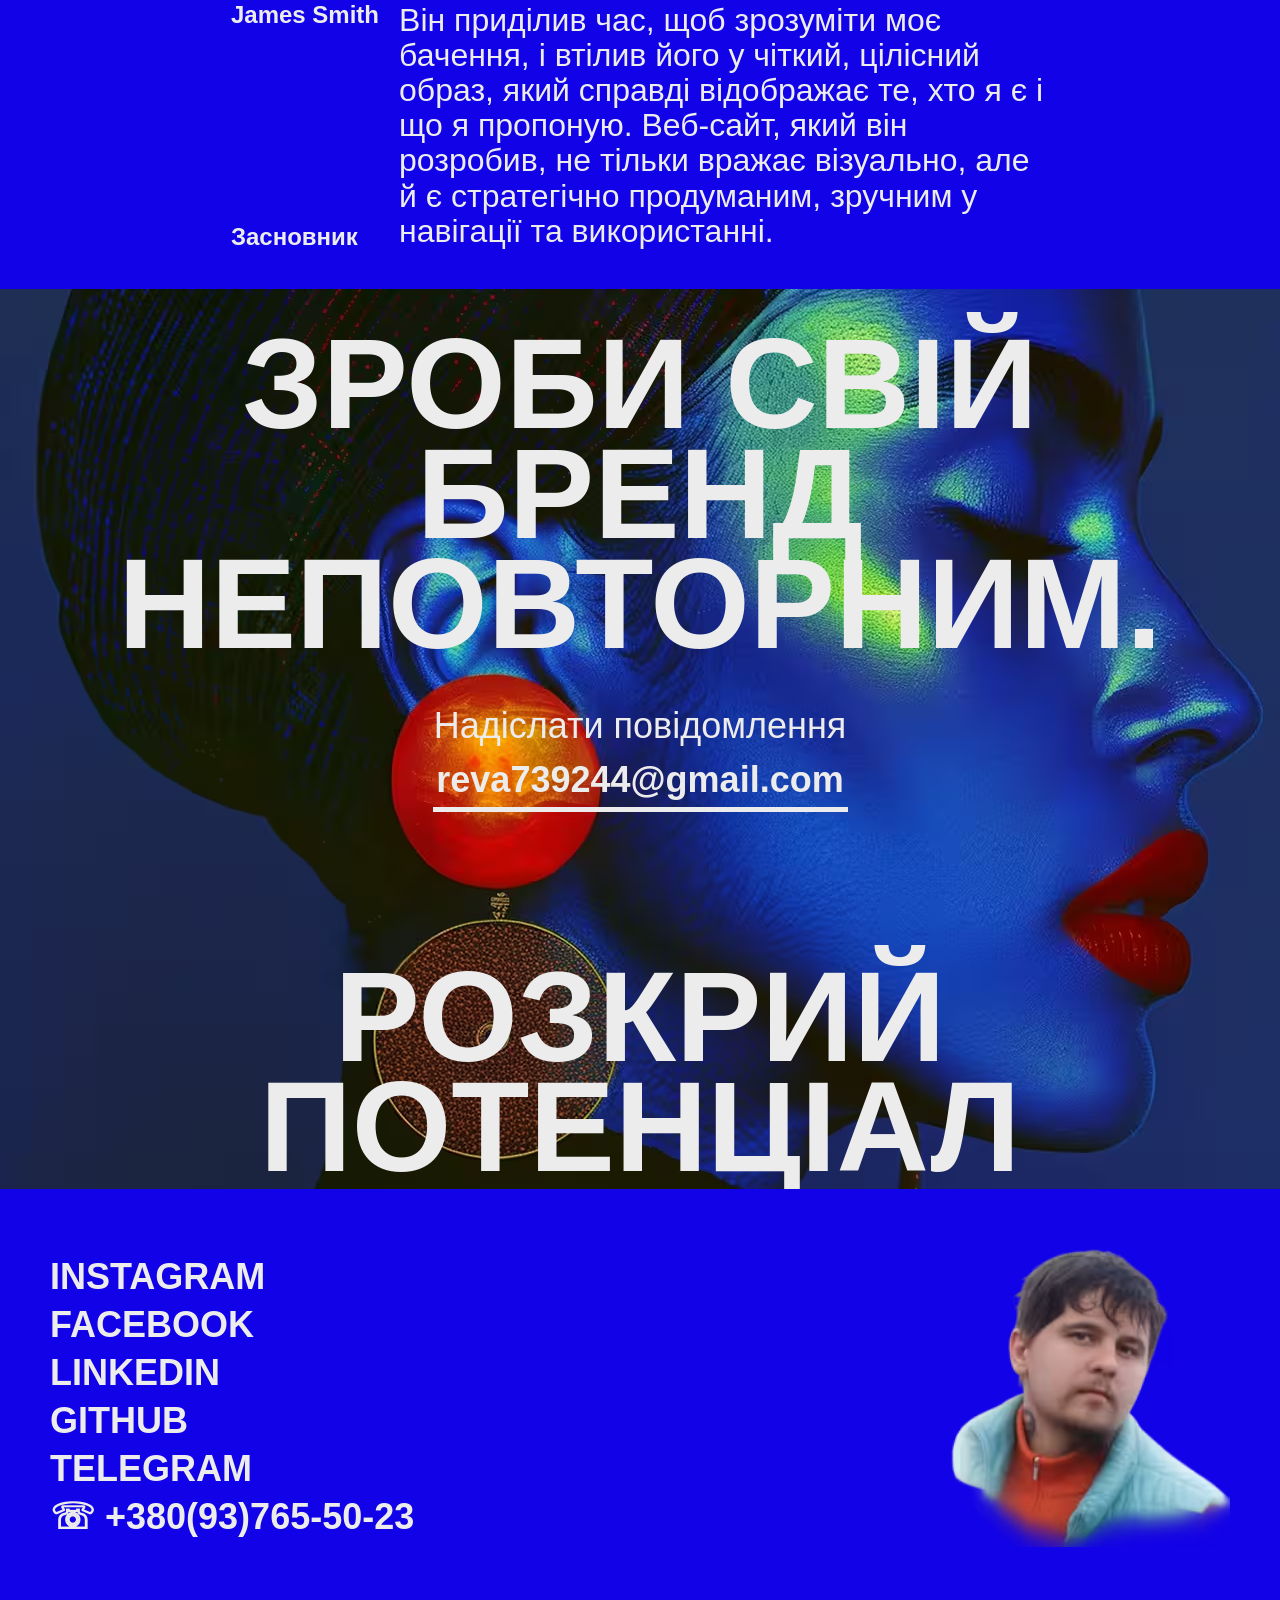
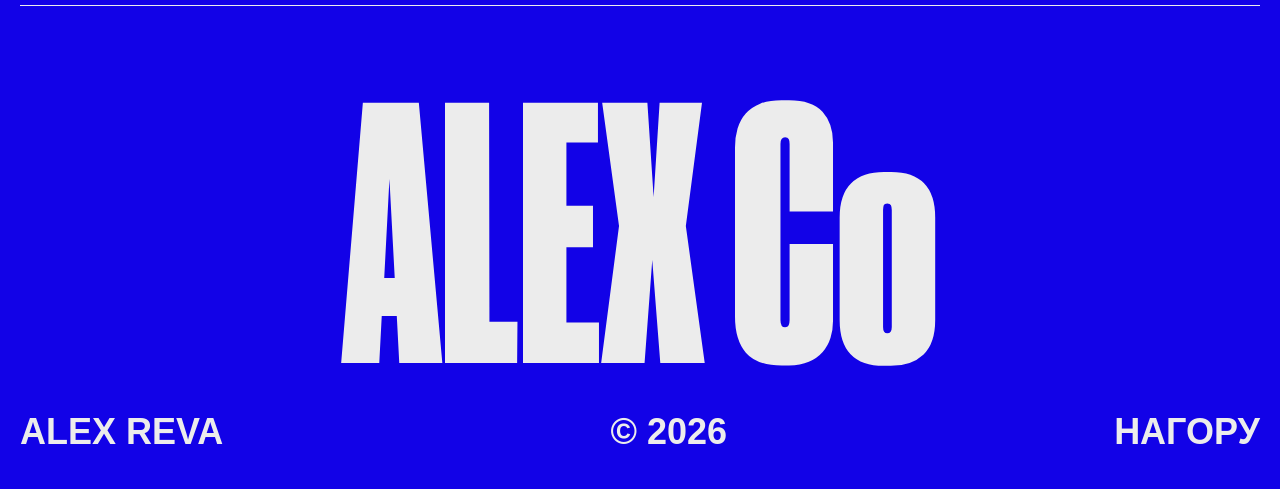
==== commit 713ea3cb: "styled  uk and ru page" ====
--- a/index.html
+++ b/index.html
@@ -249,7 +249,7 @@
       </section>
       <section class="services" id="services">
         <div class="container">
-          <h2 class="services_title">( Послуги )</h2>
+          <h2 class="services_title">( ПОСЛУГИ )</h2>
           <p class="services_main_text">WEB Developer</p>
           <p class="services_main_text">BRAND Developer</p>
           <!-- <p class="services_main_text">GRAPHIC DESIGN</p> -->
@@ -316,7 +316,7 @@
       </section>
       <section class="testimonials" id="testimonials">
         <div class="container">
-          <h2 class="testimonials_title">Testimonials</h2>
+          <h2 class="testimonials_title">ВІДГУКИ</h2>
           <div class="testimonial1">
             <div class="testimonial1_main">
               <picture>
@@ -335,7 +335,7 @@
             <div class="testimonial1_content">
               <div class="user_info">
                 <p class="user_name">James Smith</p>
-                <p class="user_work">Founder</p>
+                <p class="user_work">Засновник</p>
               </div>
               <p class="testimonial1_discription">
                 Він приділив час, щоб зрозуміти моє бачення, і втілив його у
@@ -350,11 +350,11 @@
       </section>
       <section class="brand">
         <div class="container">
-          <h2 class="brand_title">Зробіть свій бренд неповторним.</h2>
+          <h2 class="brand_title">Зроби свій бренд неповторним.</h2>
           <a href="#" class="brand_link"
             >Надіслати повідомлення <span>reva739244@gmail.com</span>
           </a>
-          <p class="brand_post_title">РОЗКРИЙТЕ ПОТЕНЦІАЛ СВОГО БРЕНДУ</p>
+          <p class="brand_post_title">РОЗКРИЙ ПОТЕНЦІАЛ СВОГО БРЕНДУ</p>
         </div>
       </section>
     </main>
--- a/css/style_cyr.css
+++ b/css/style_cyr.css
@@ -1,7 +1,7 @@
 @import url("hero_cyr.css");
 @import url("services_cyr.css");
 @import url("testimonials.css");
-@import url("brand.css"); 
+@import url("brand_cyr.css"); 
 @import url("footer.css");
 @import url("responsive.css");
 
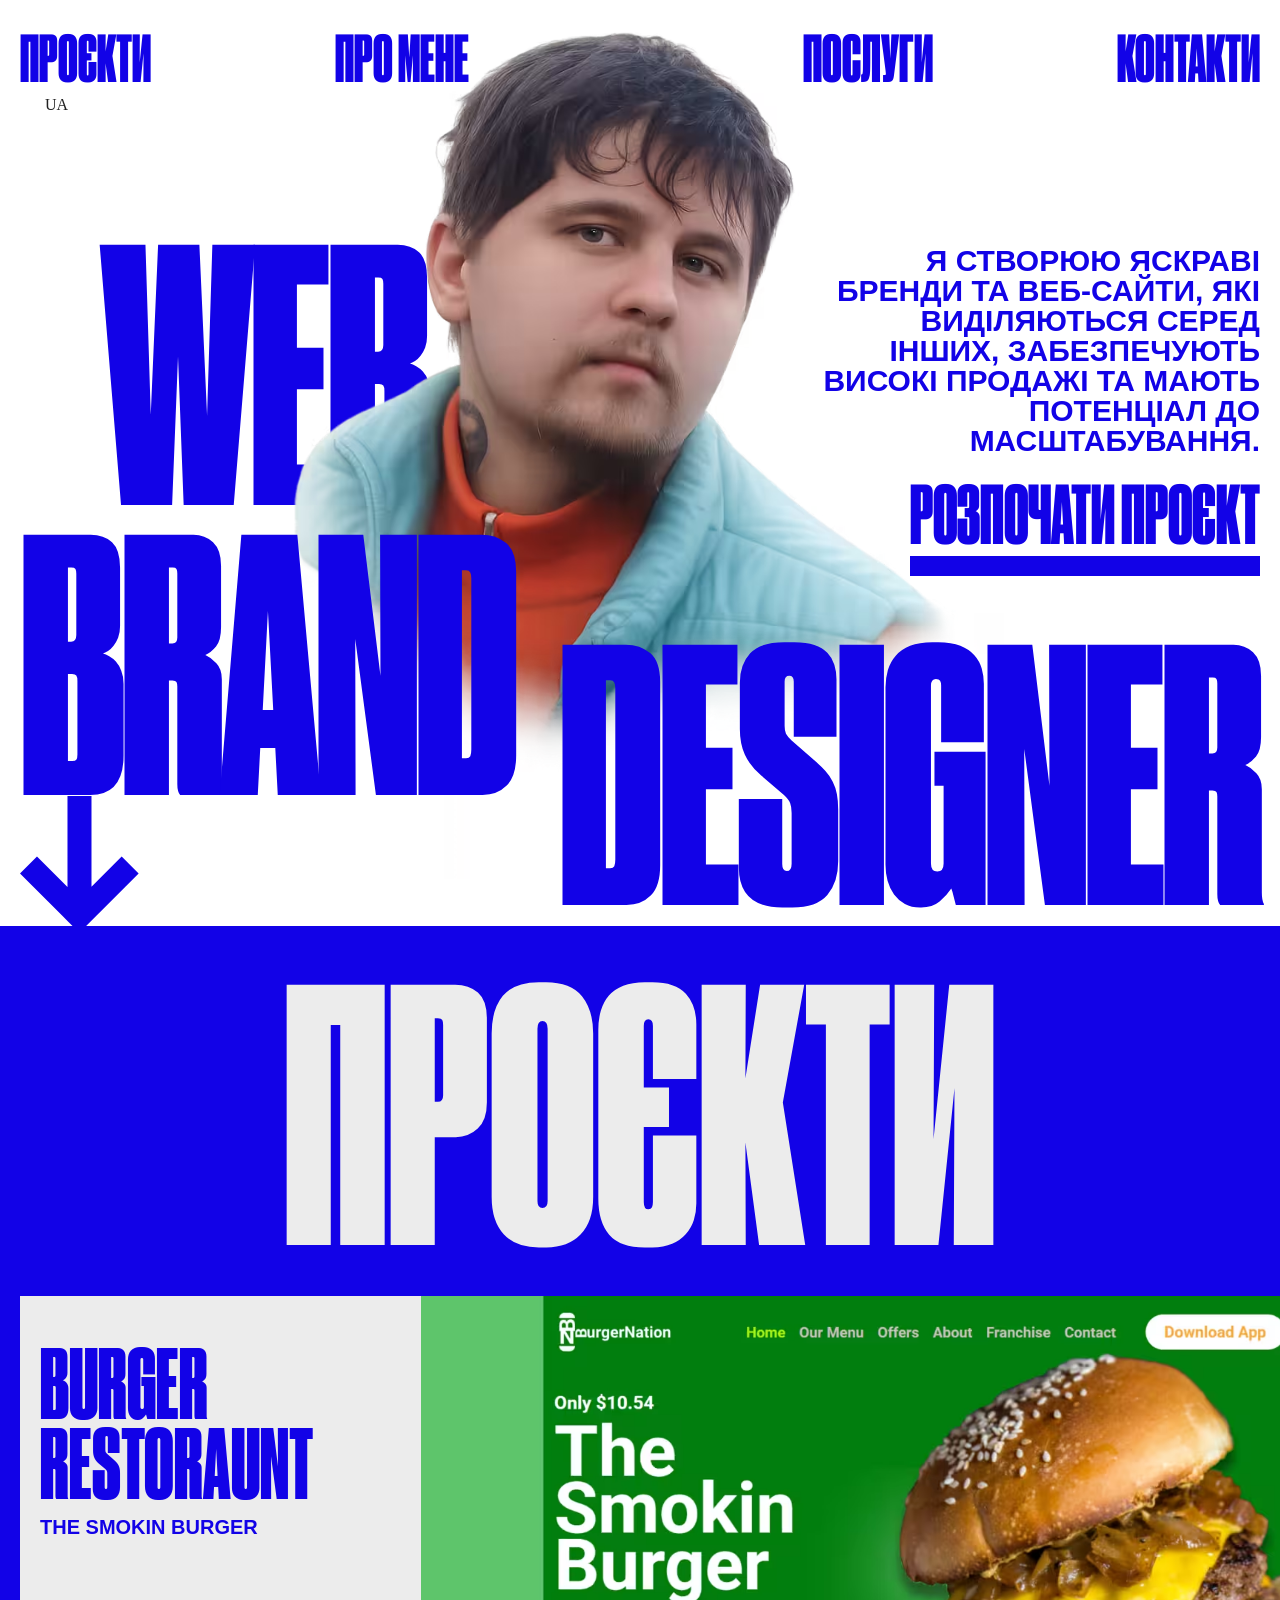
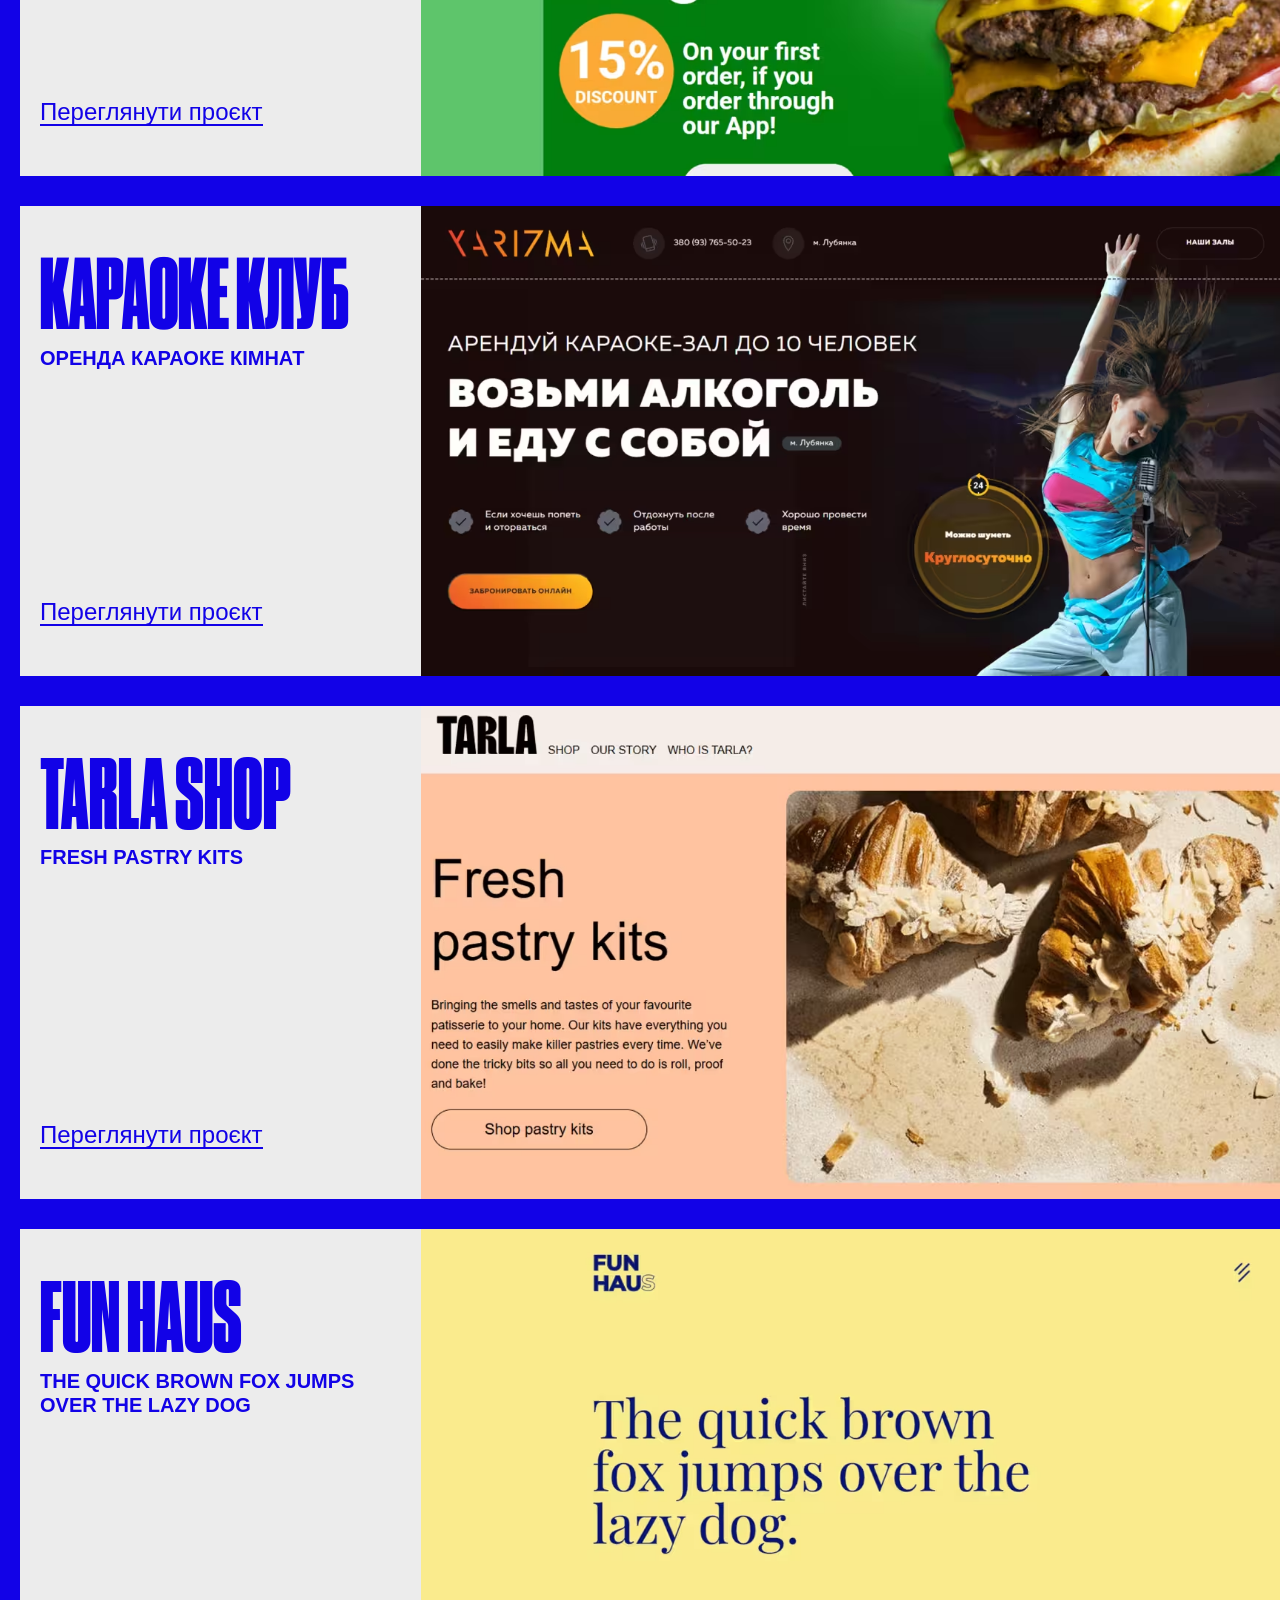
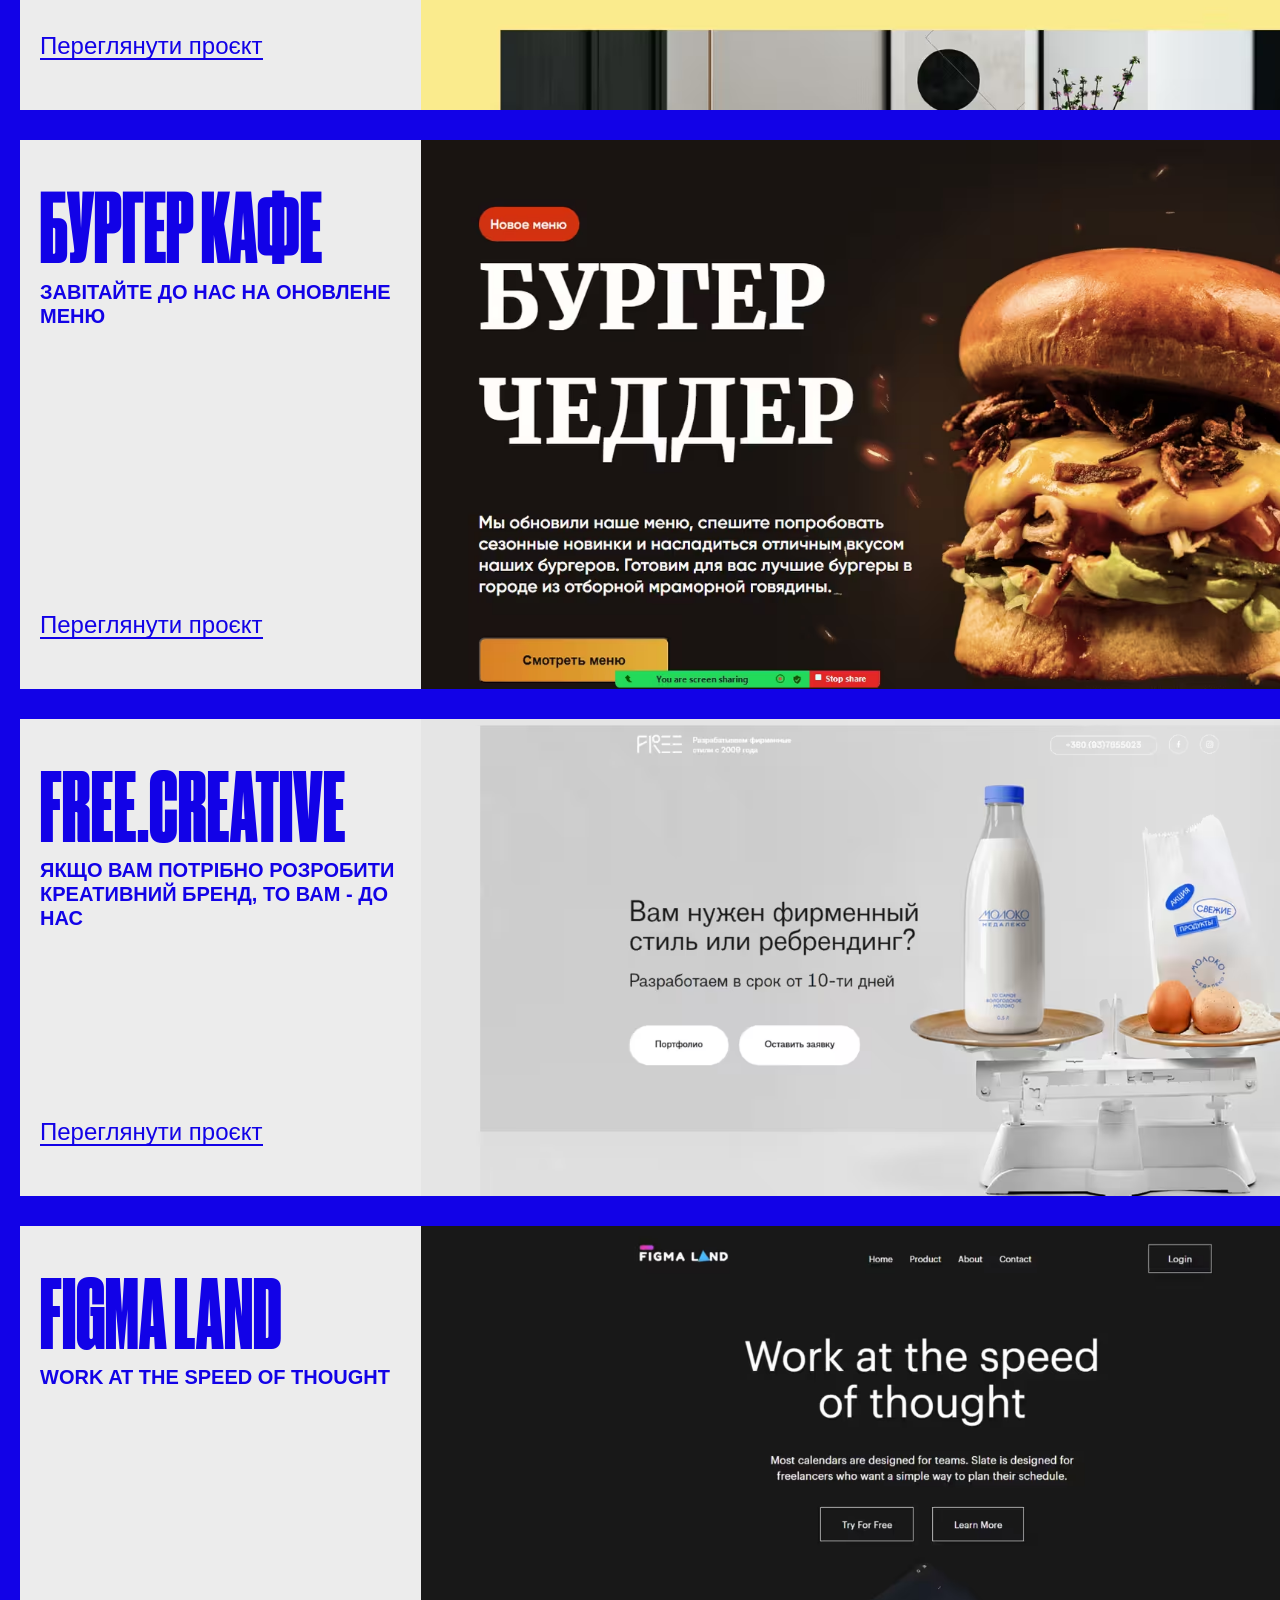
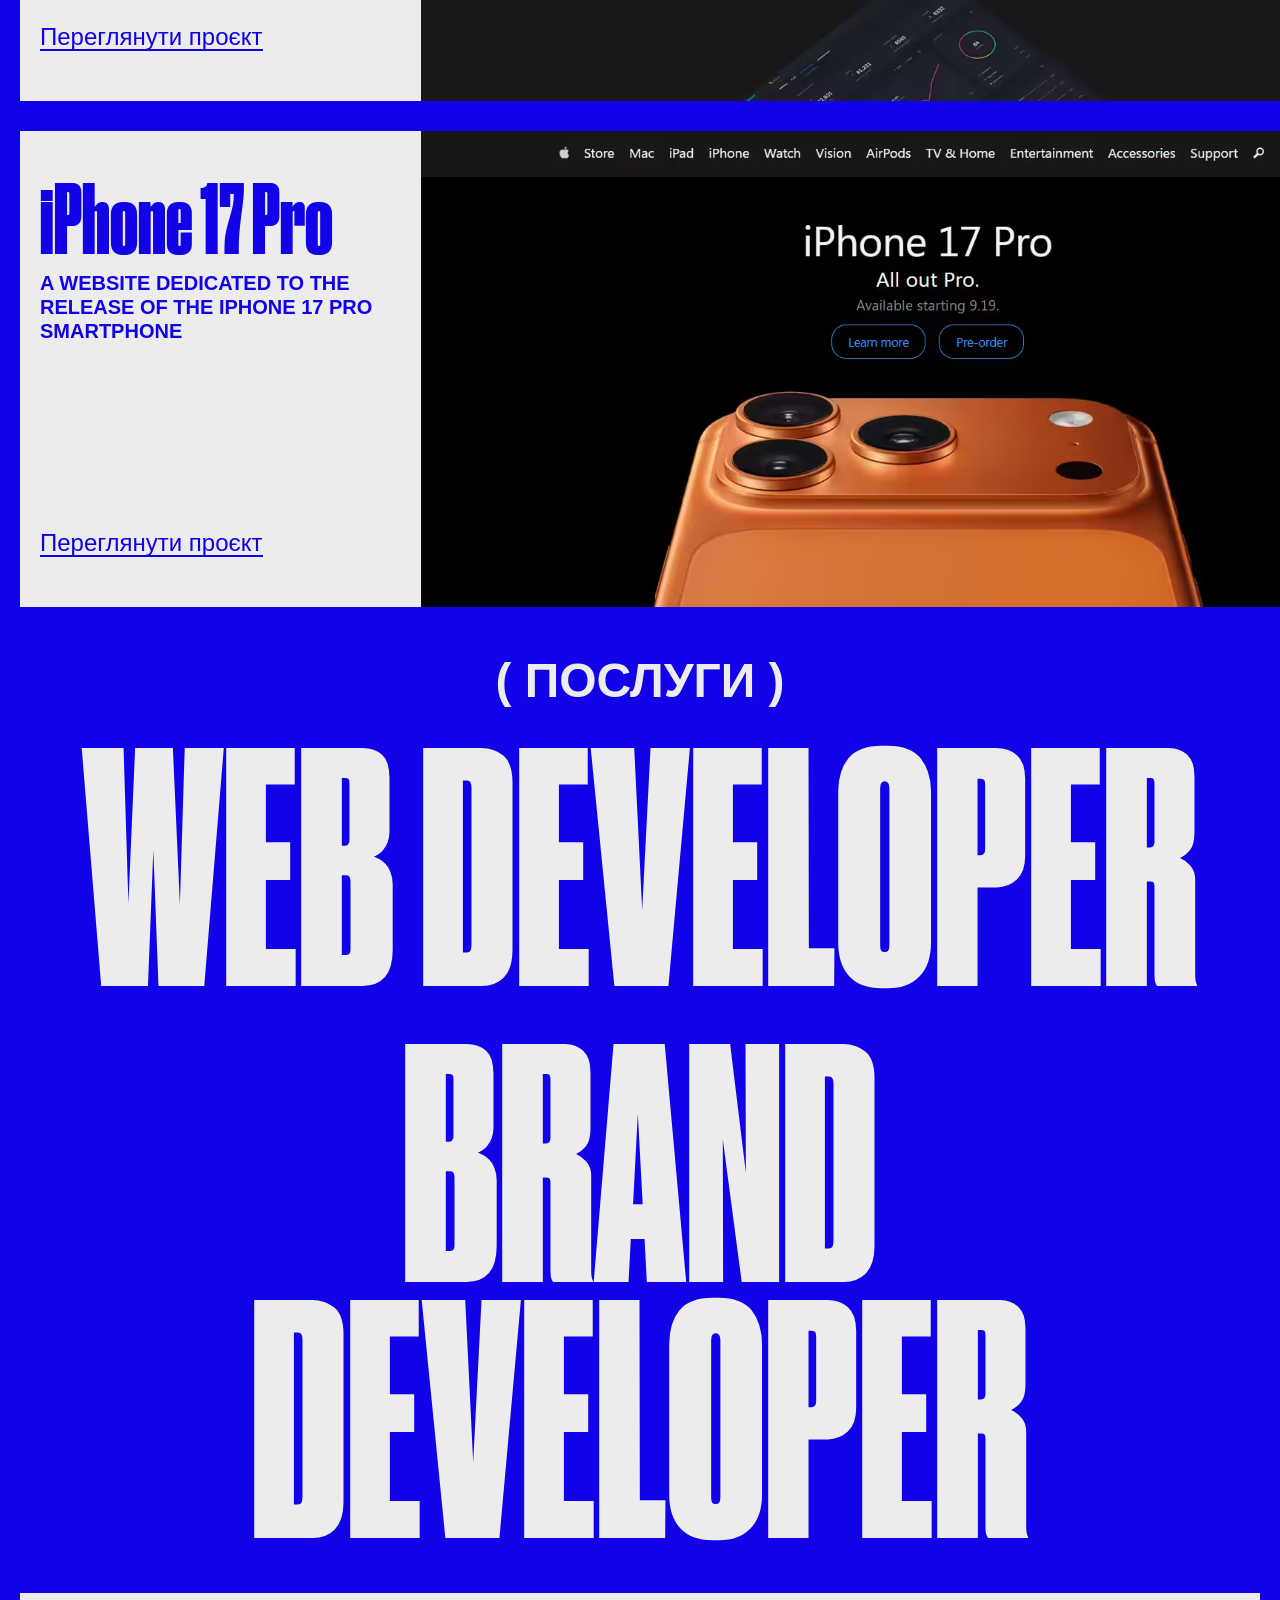
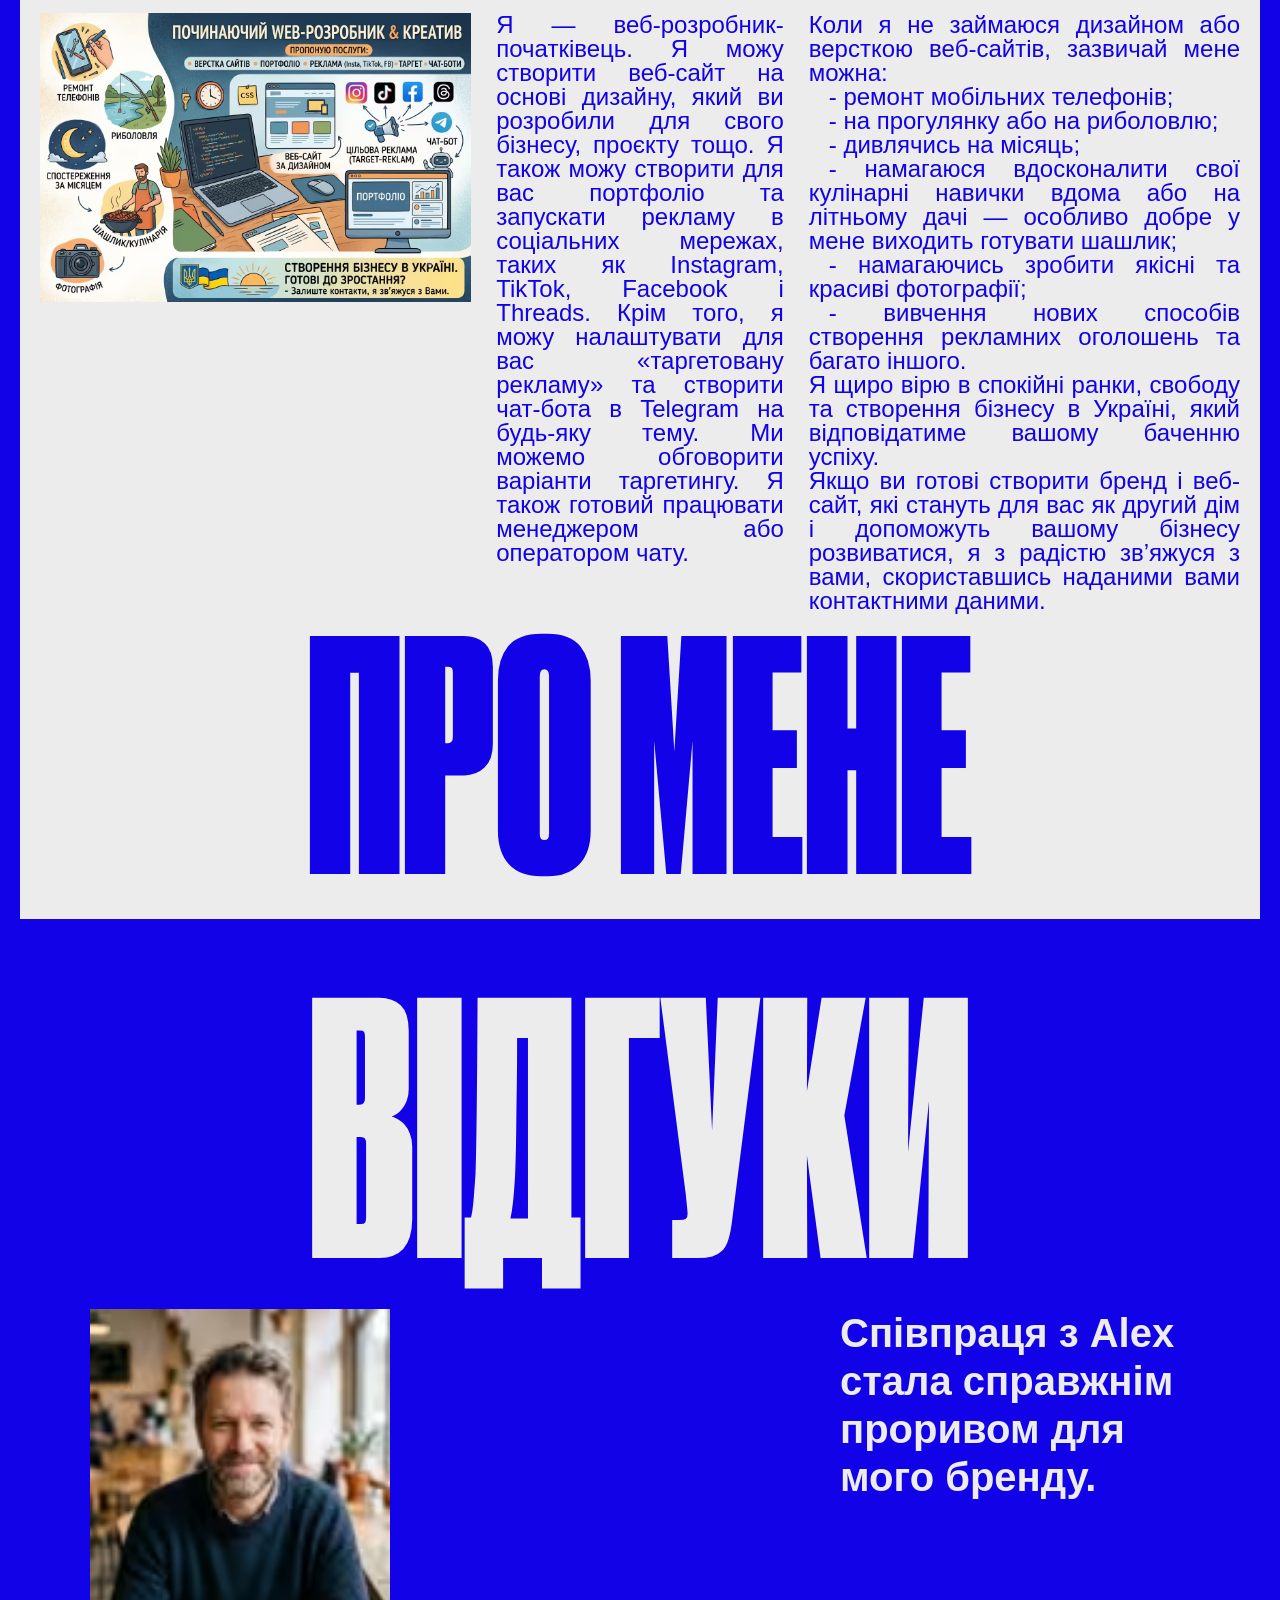
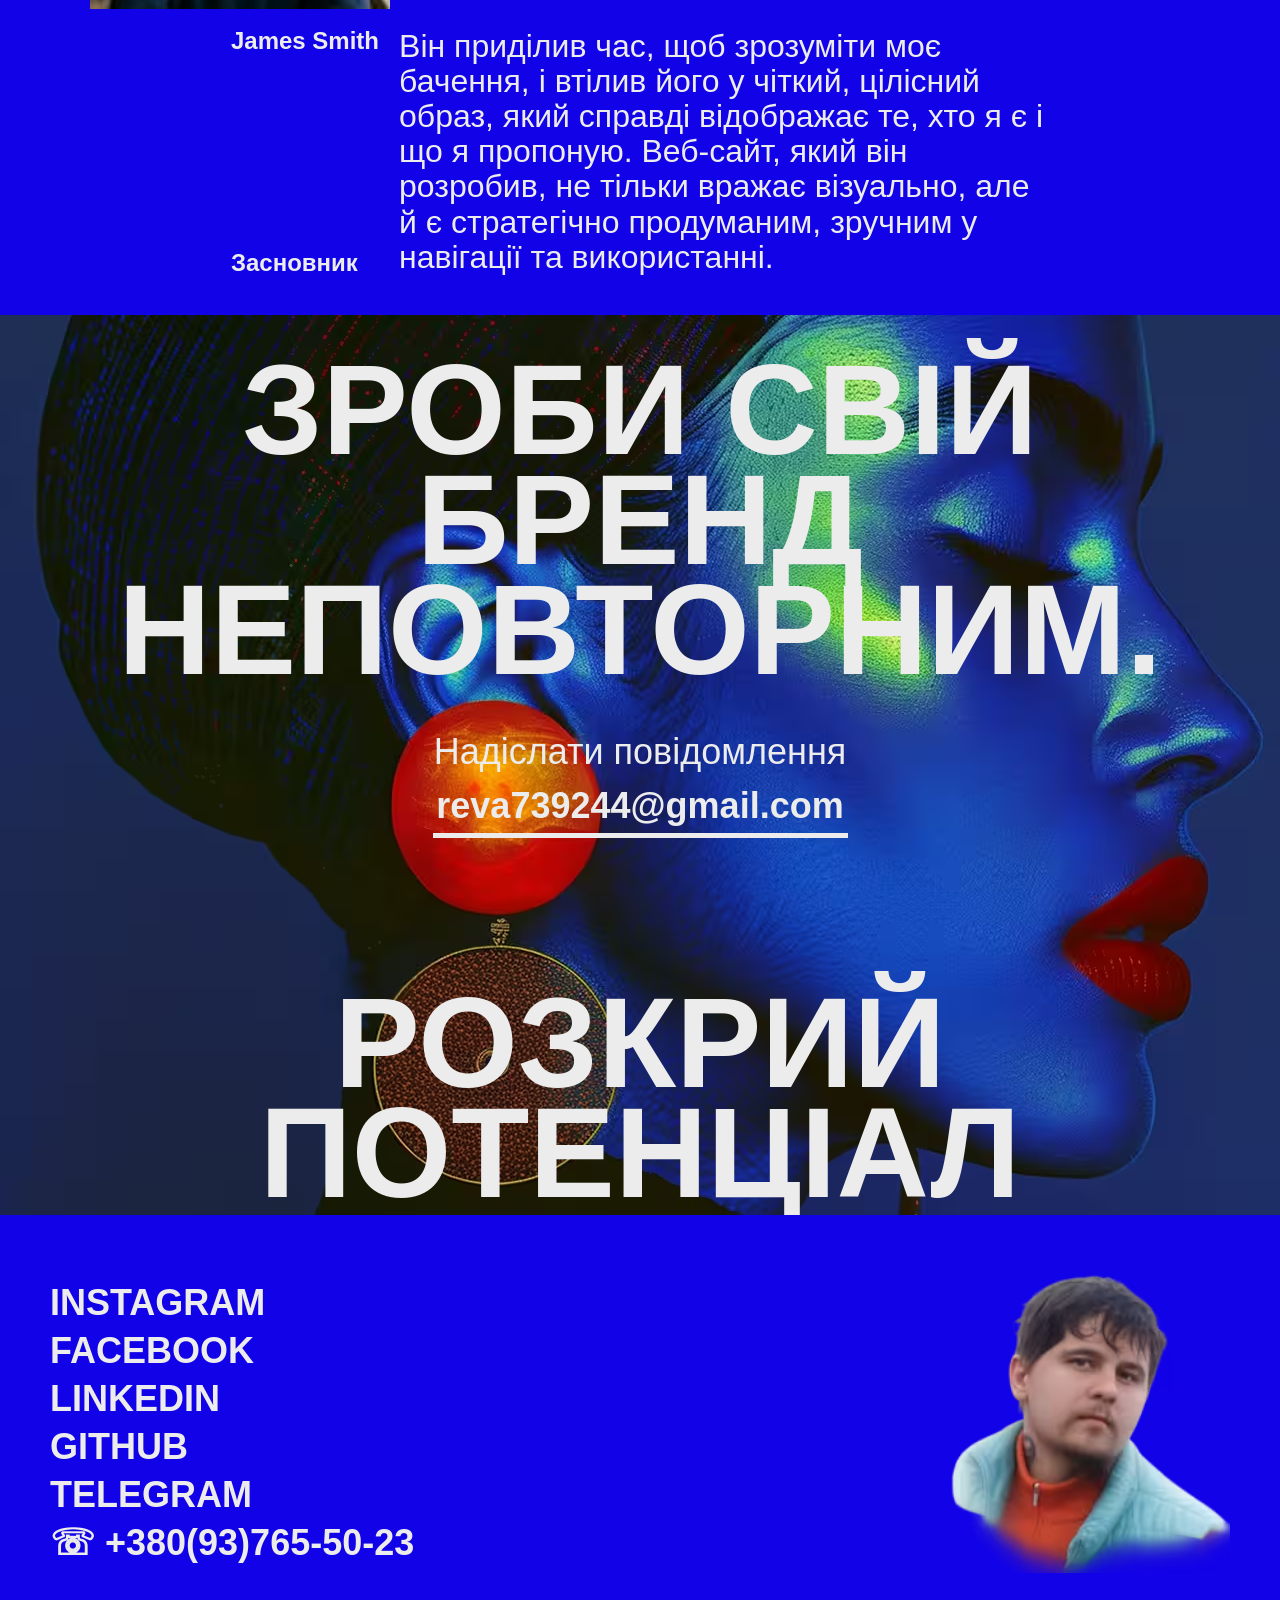
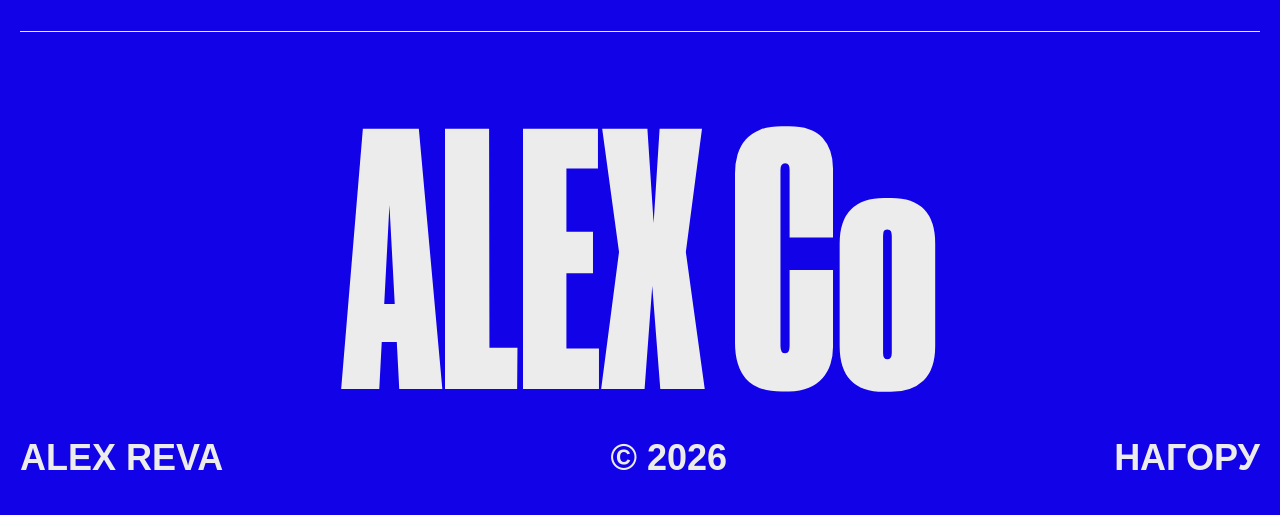
==== commit 5e5a5f0d: "add  BUTTON LANG SELECT" ====
--- a/index.html
+++ b/index.html
@@ -29,6 +29,14 @@
             </li>
           </ul>
         </nav>
+        <div class="dropdown">
+          <div class="dropbtn">UA</div>
+          <div class="dropdown-content">
+            <!-- <a href="./index.html">EN</a> -->
+            <a href="index-en.html">EN</a>
+            <a href="index-ru.html">RU</a>
+          </div>
+        </div>
       </div>
     </header>
     <main class="main">
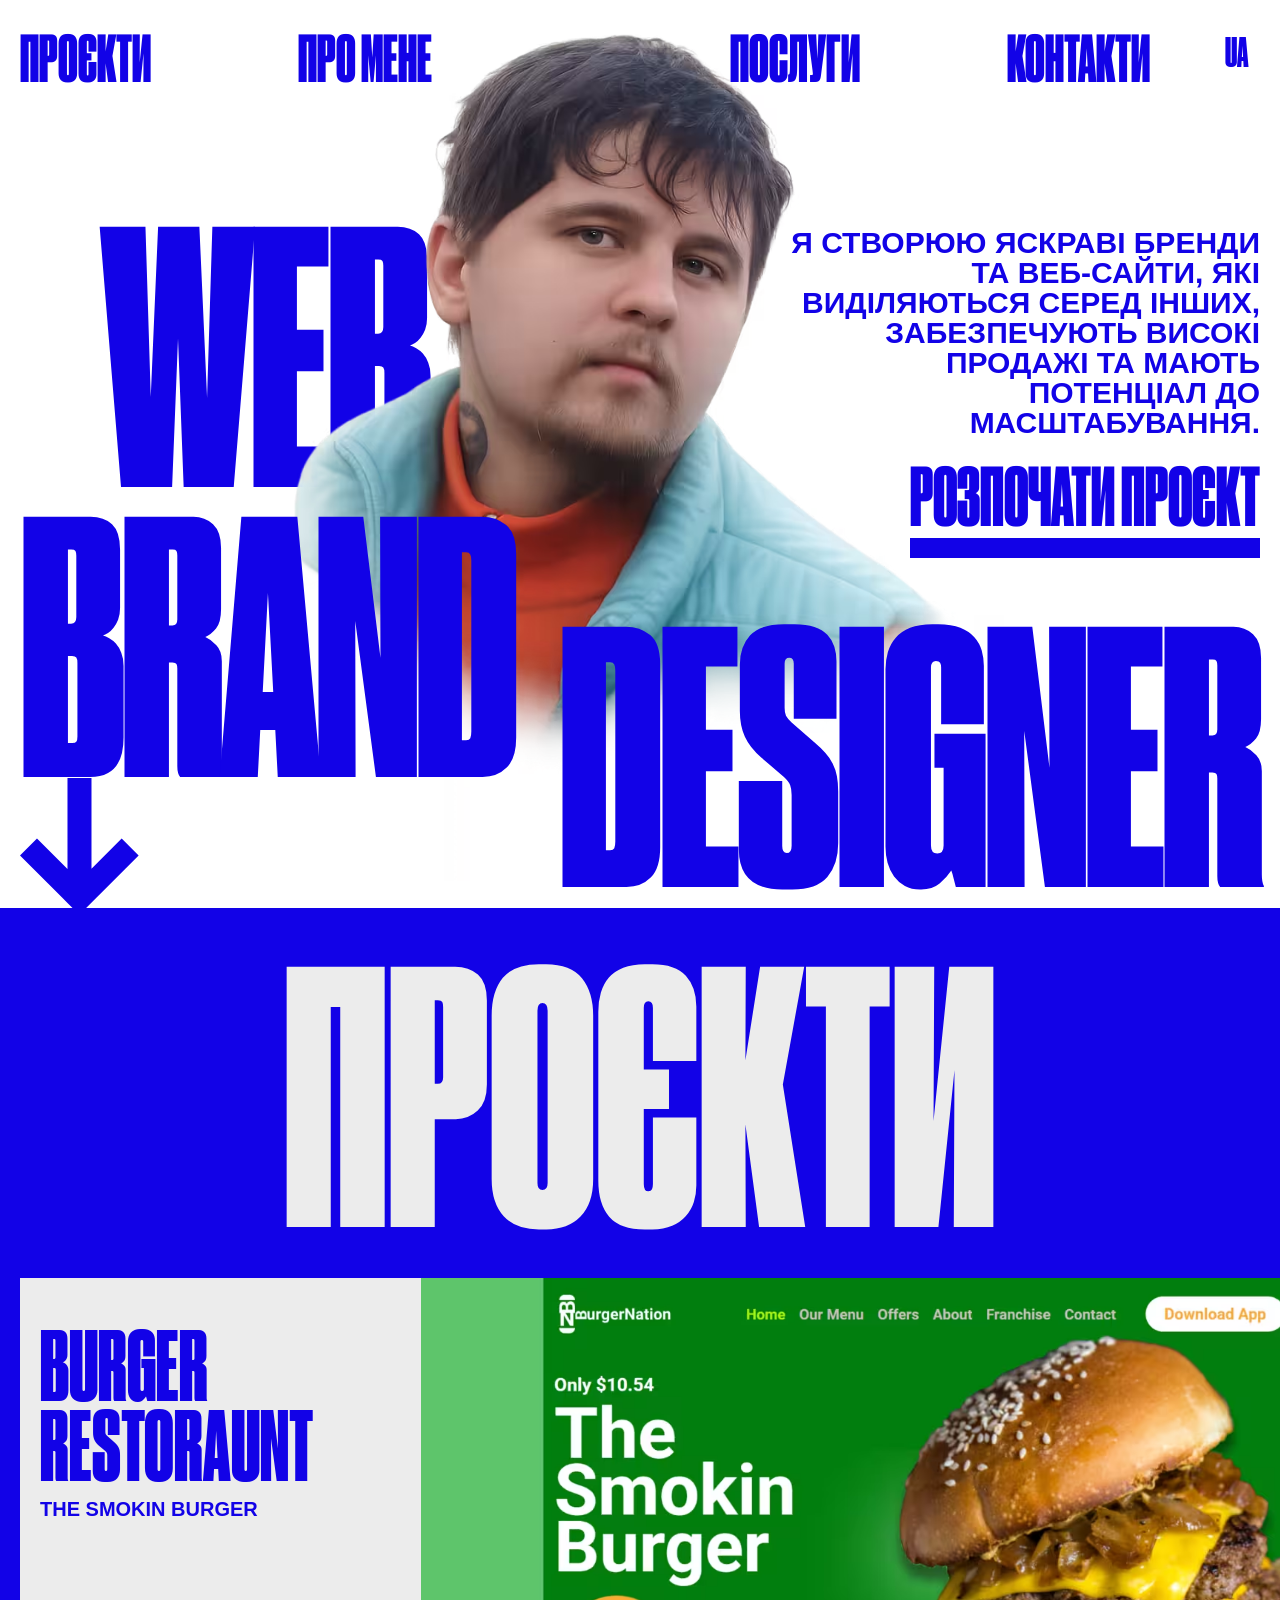
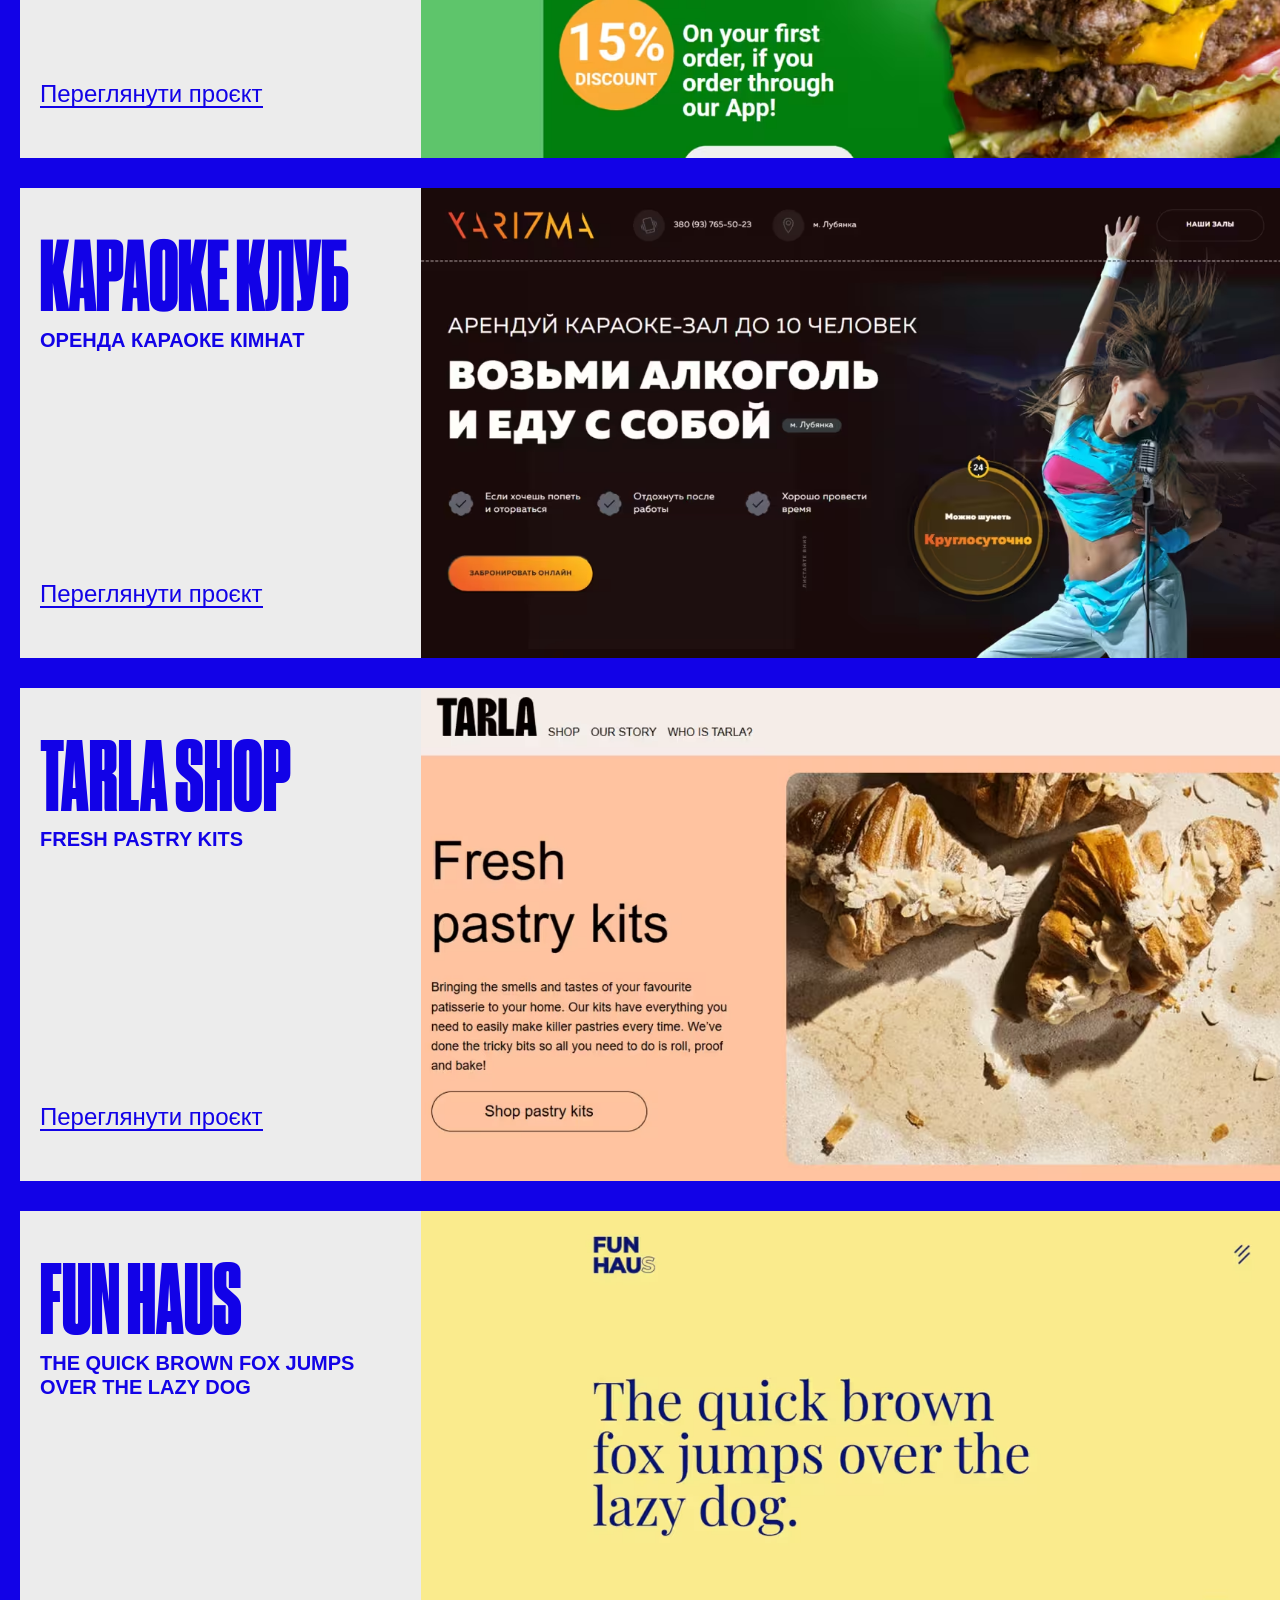
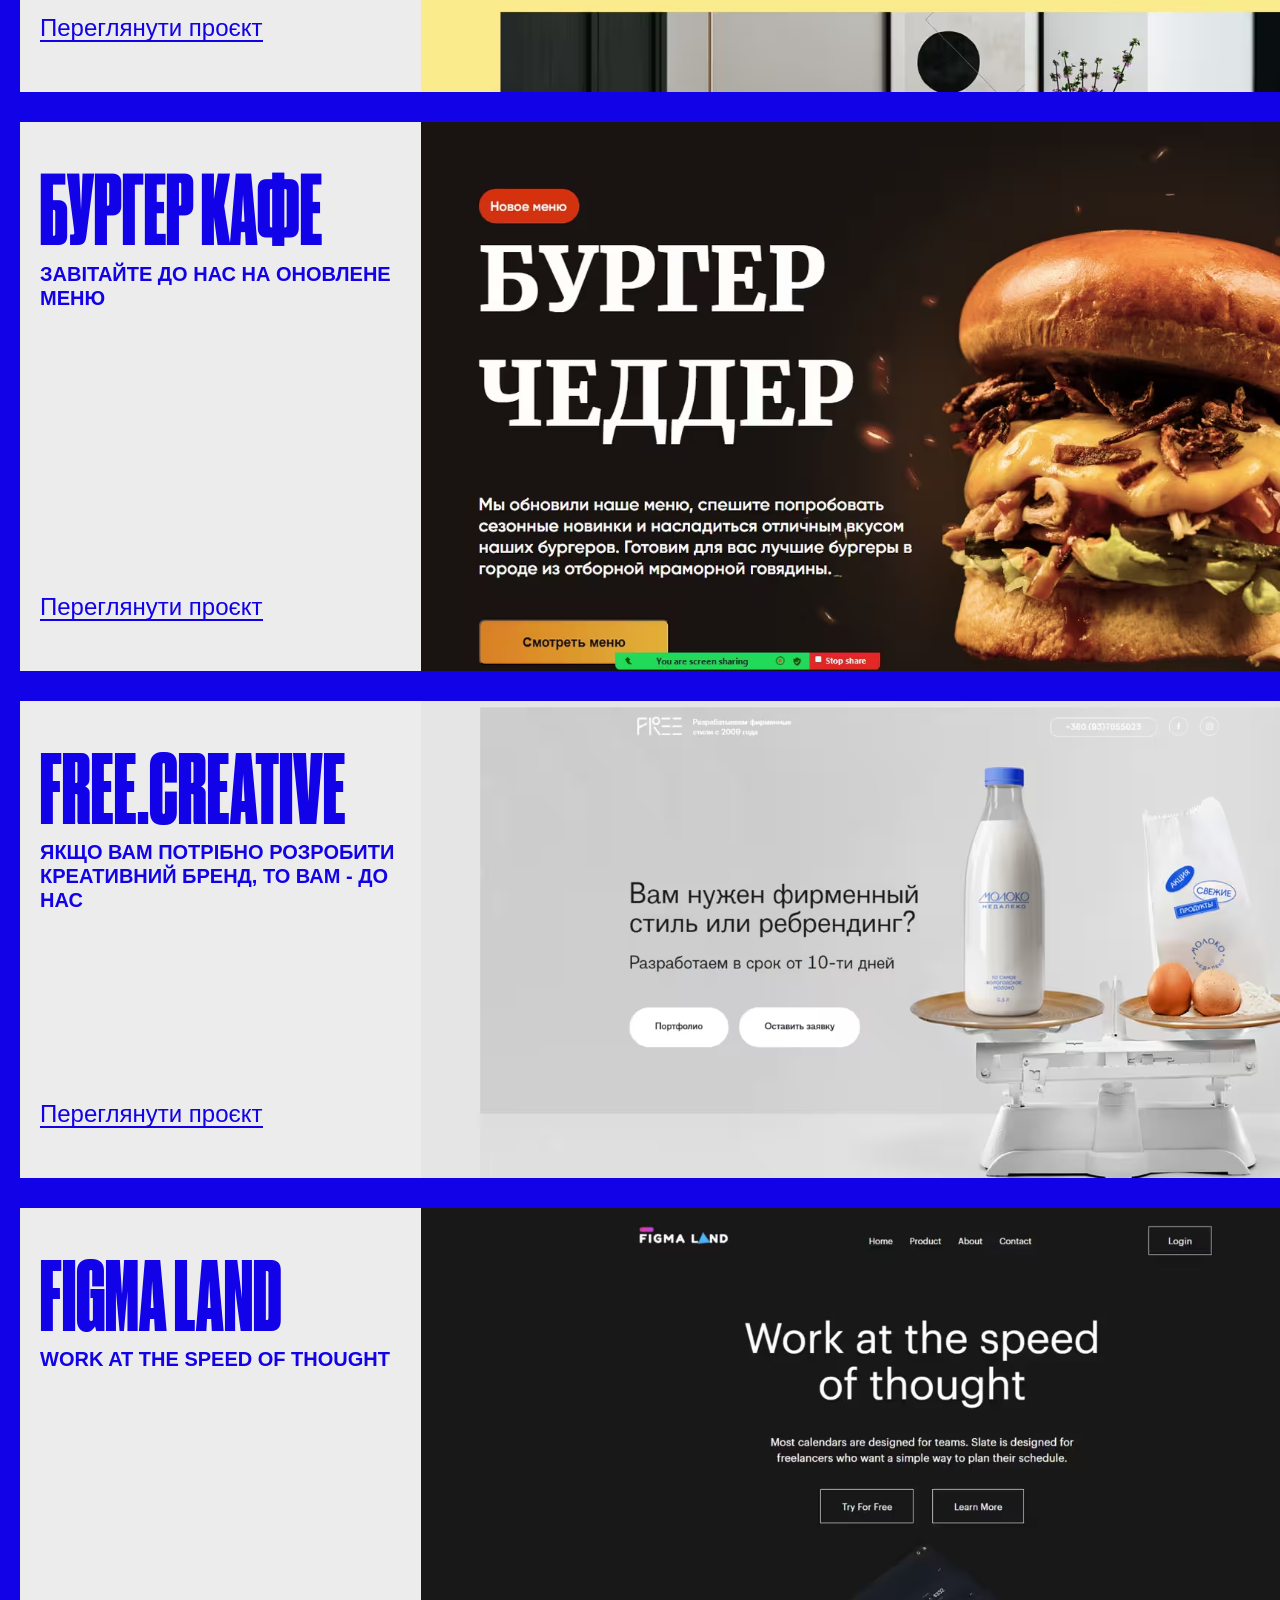
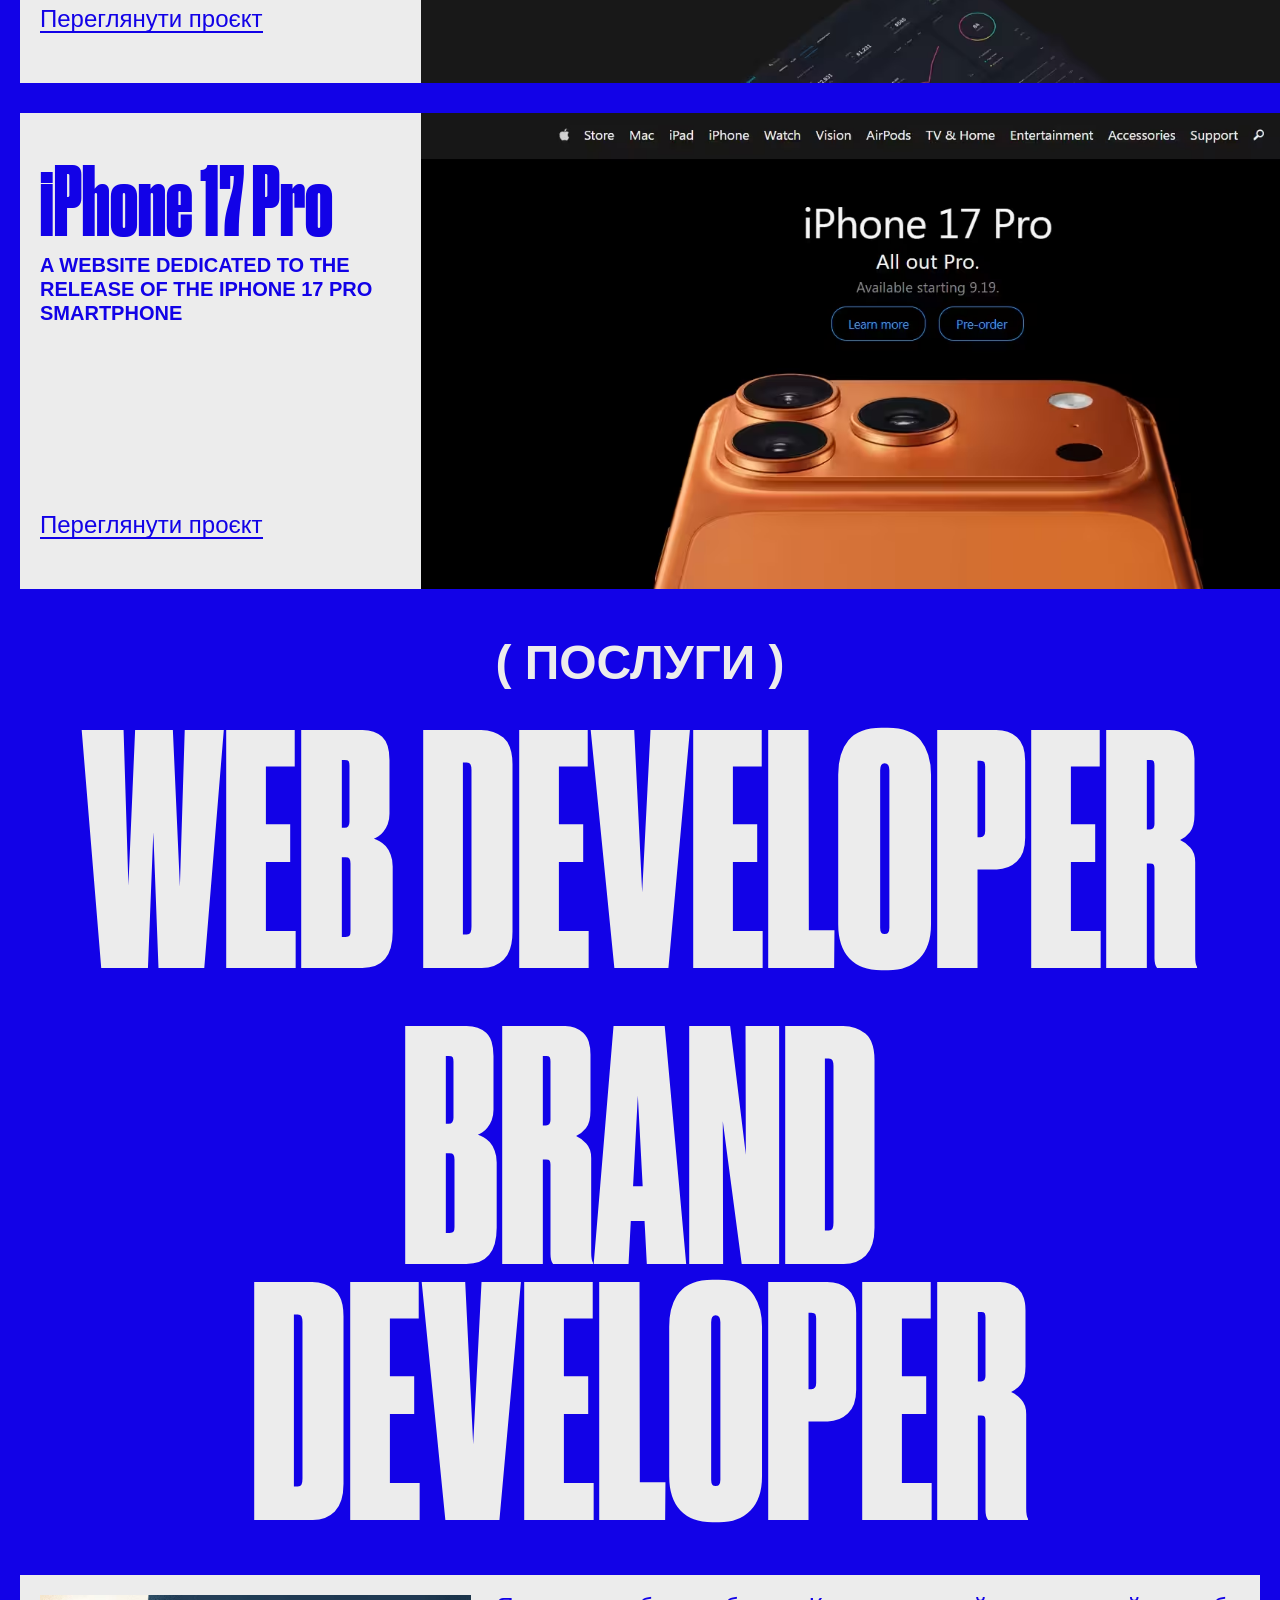
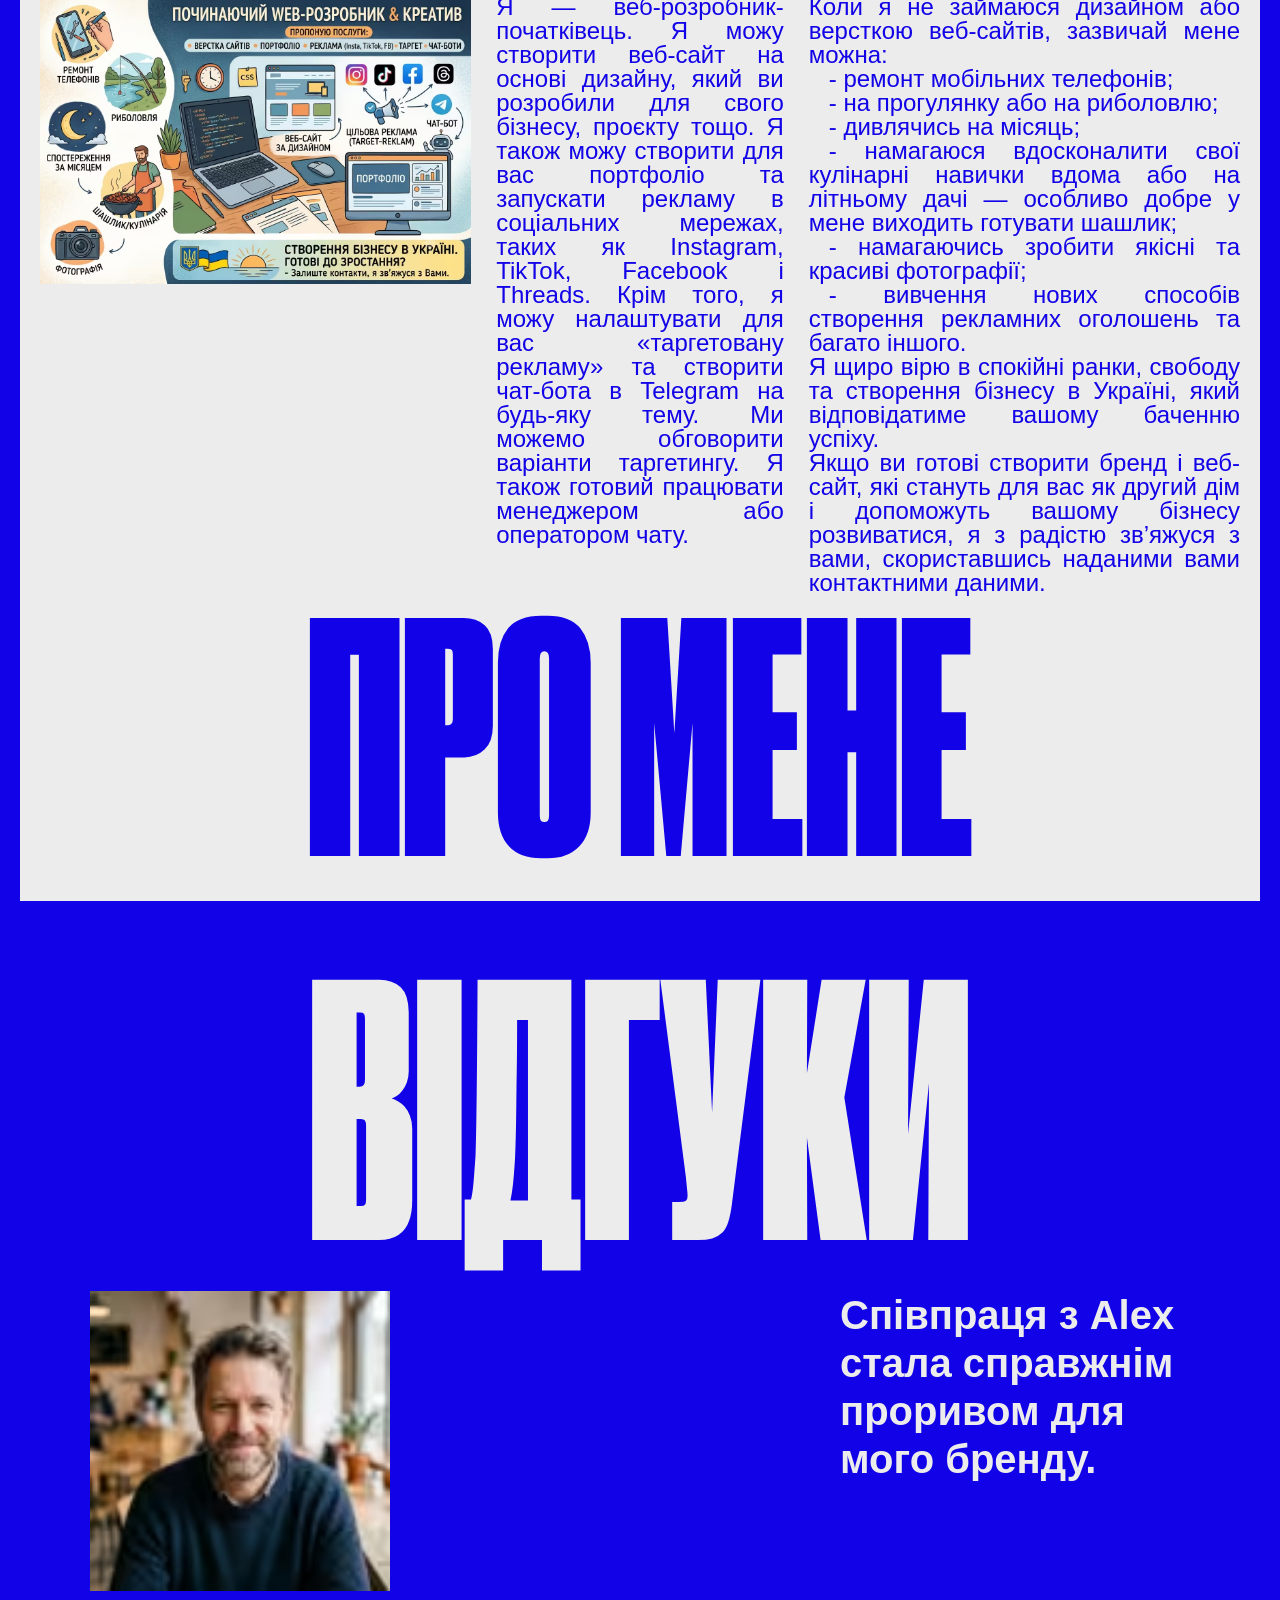
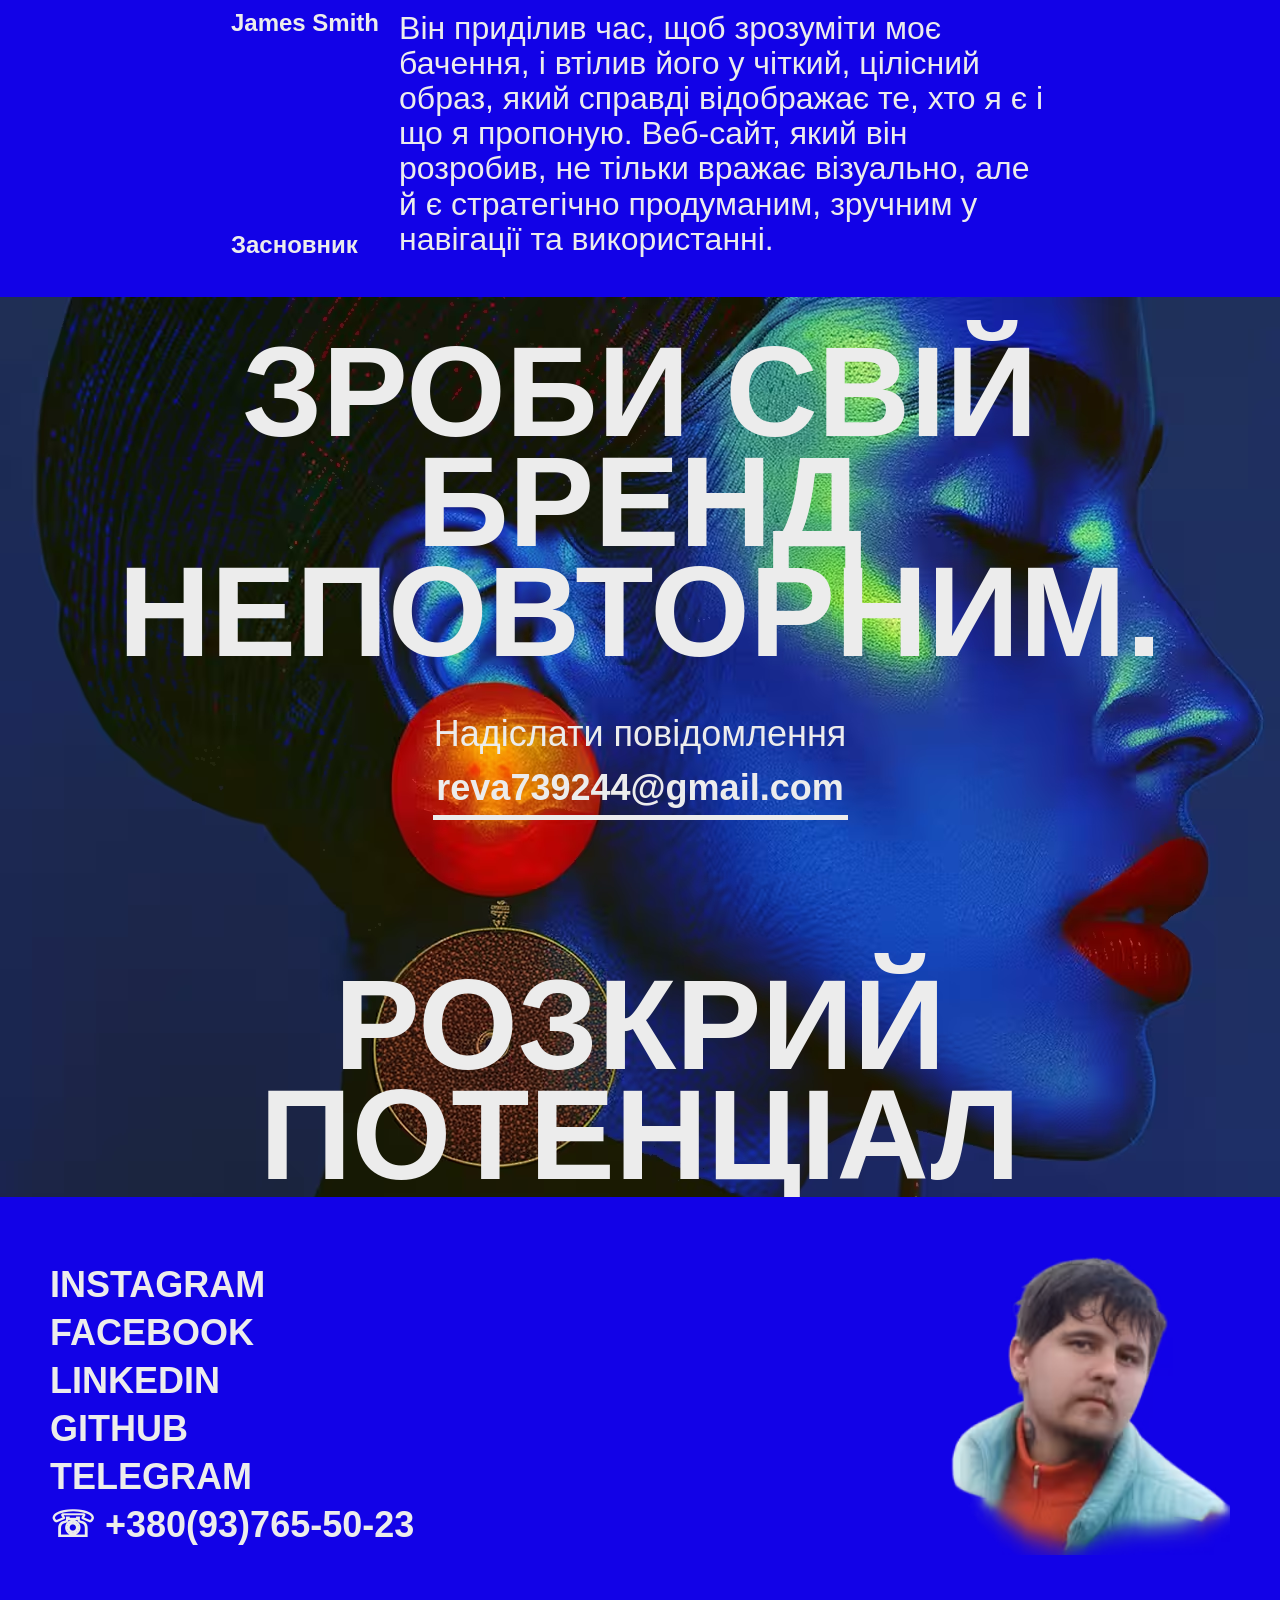
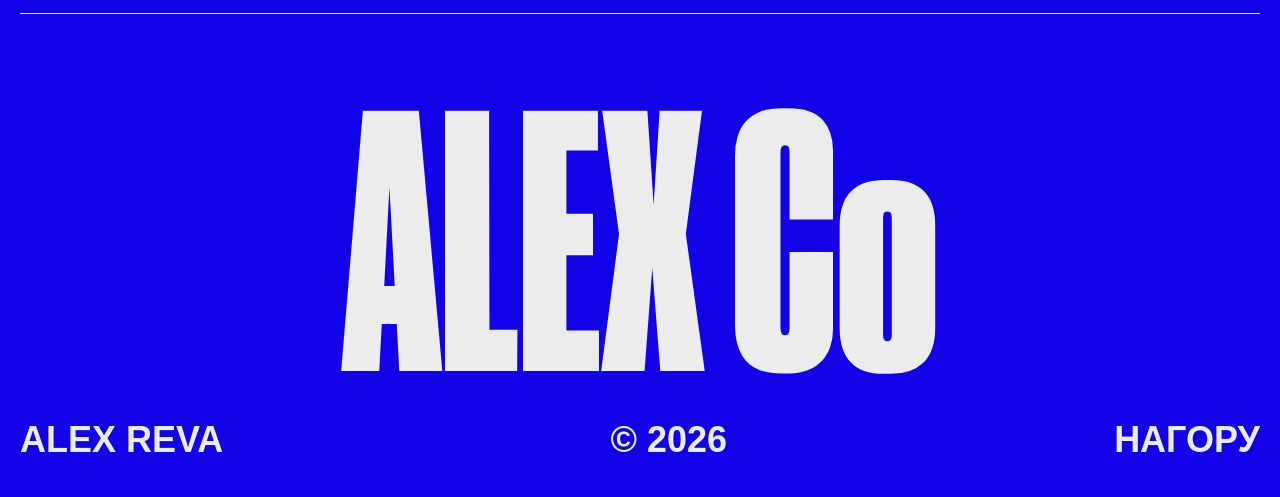
==== commit e542de68: "finish" ====
--- a/index.html
+++ b/index.html
@@ -28,15 +28,15 @@
               <a href="#contact" class="nav_item_link">КОНТАКТИ</a>
             </li>
           </ul>
+          <div class="dropdown">
+            <div class="dropbtn">UA</div>
+            <div class="dropdown-content">
+              <!-- <a href="./index.html">EN</a> -->
+              <a href="index-en.html">EN</a>
+              <a href="index-ru.html">RU</a>
+            </div>
+          </div>
         </nav>
-        <div class="dropdown">
-          <div class="dropbtn">UA</div>
-          <div class="dropdown-content">
-            <!-- <a href="./index.html">EN</a> -->
-            <a href="index-en.html">EN</a>
-            <a href="index-ru.html">RU</a>
-          </div>
-        </div>
       </div>
     </header>
     <main class="main">
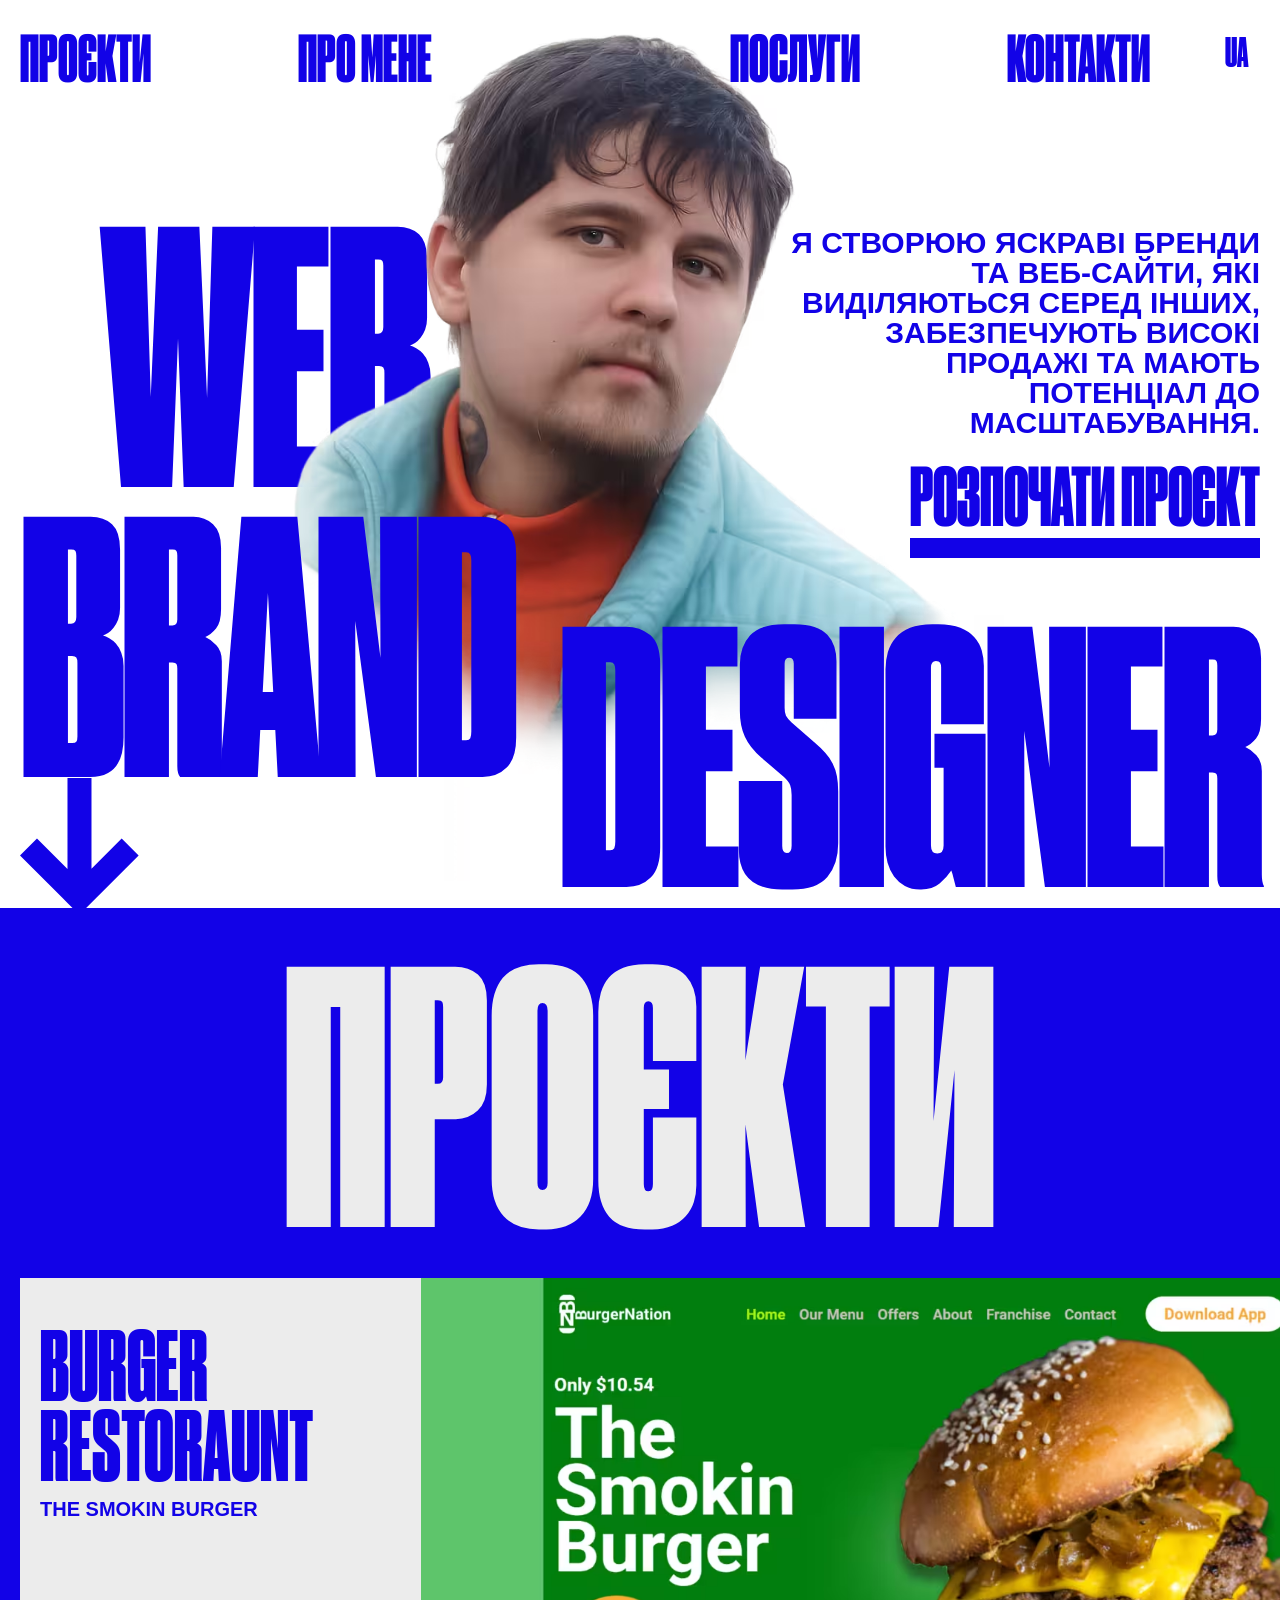
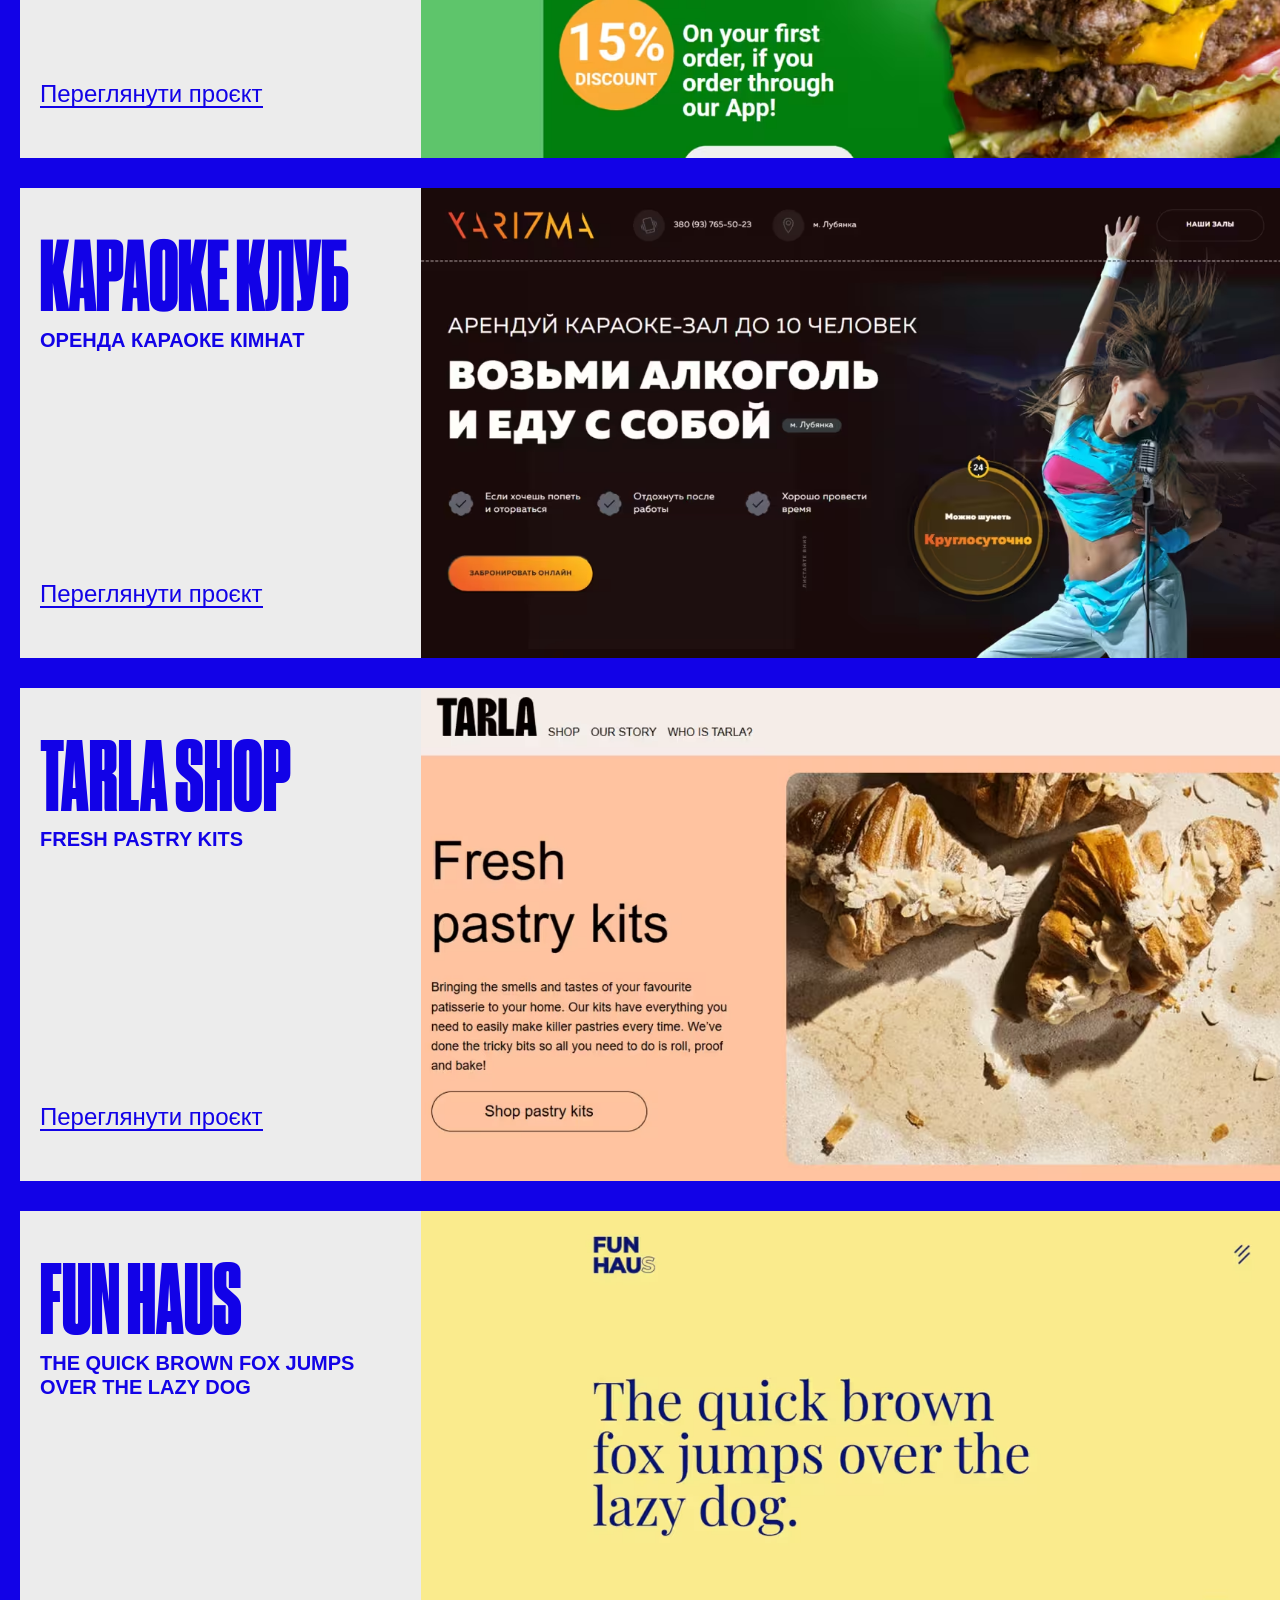
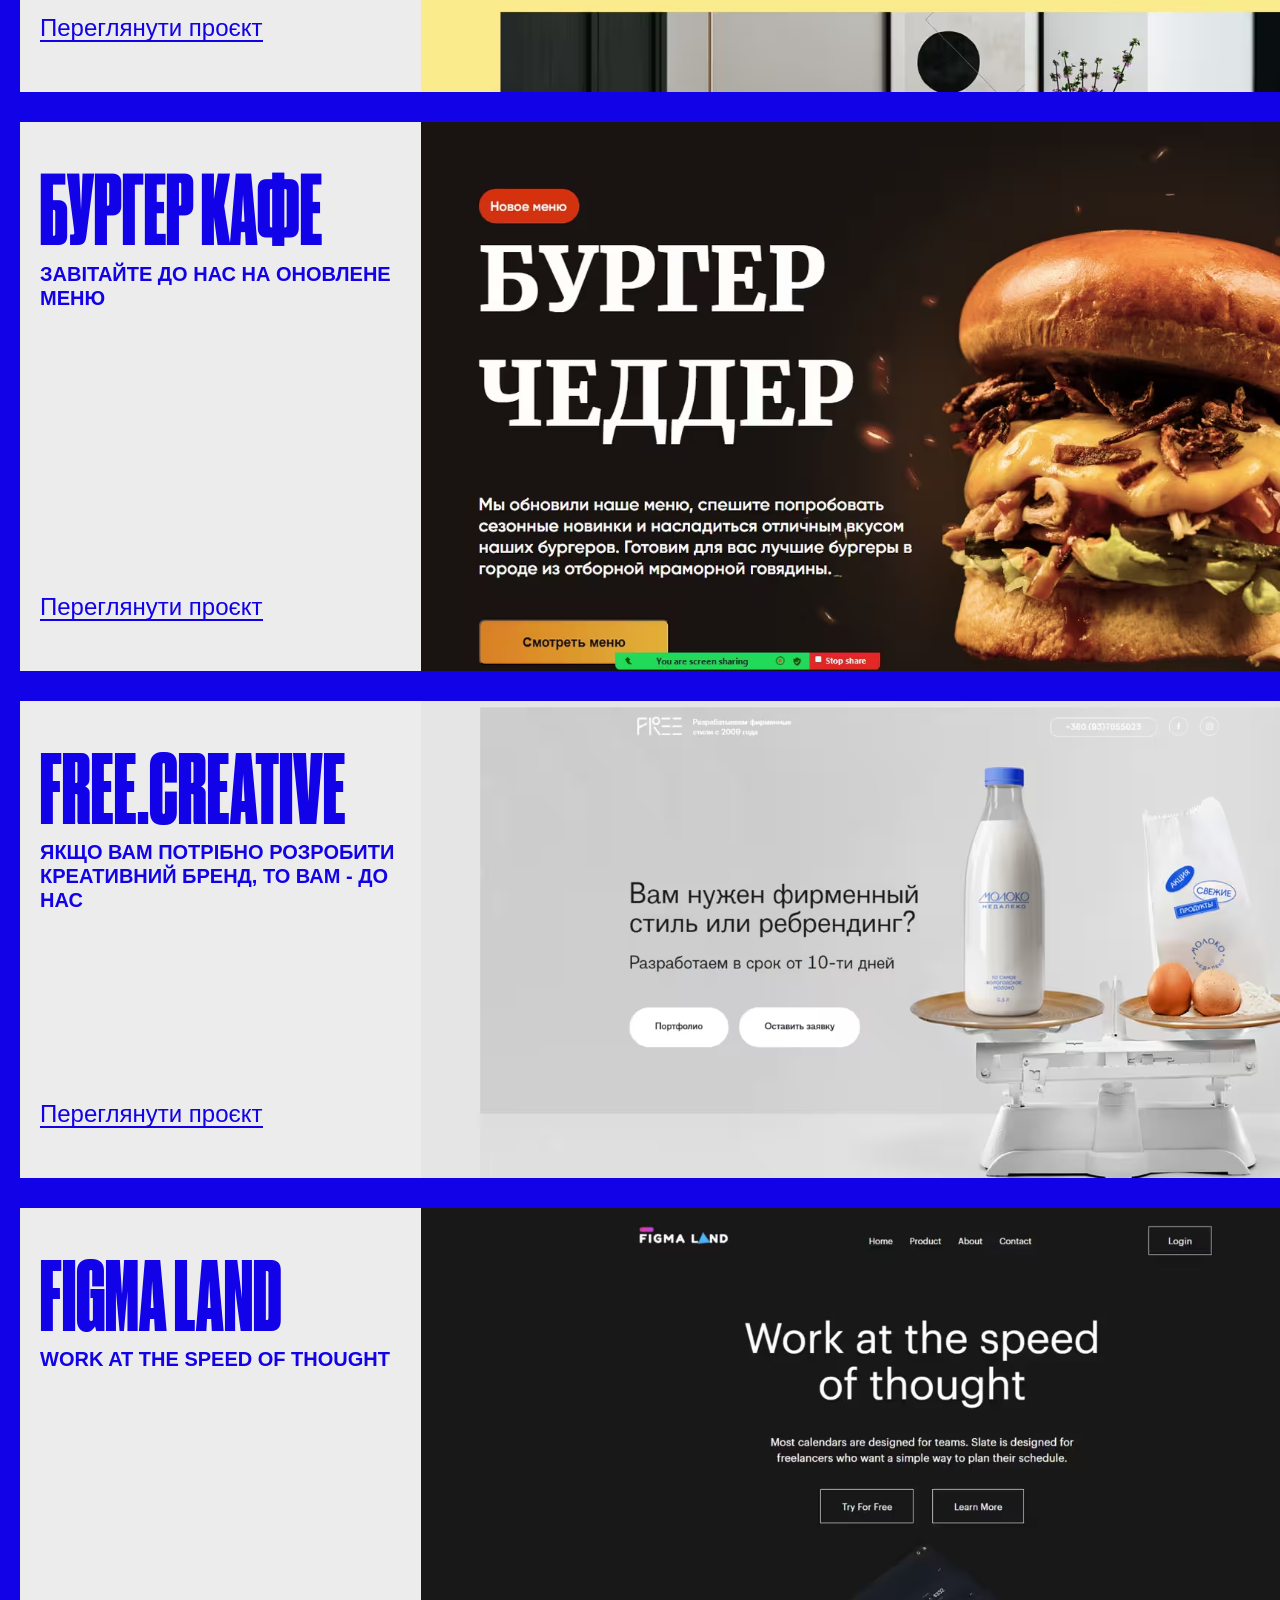
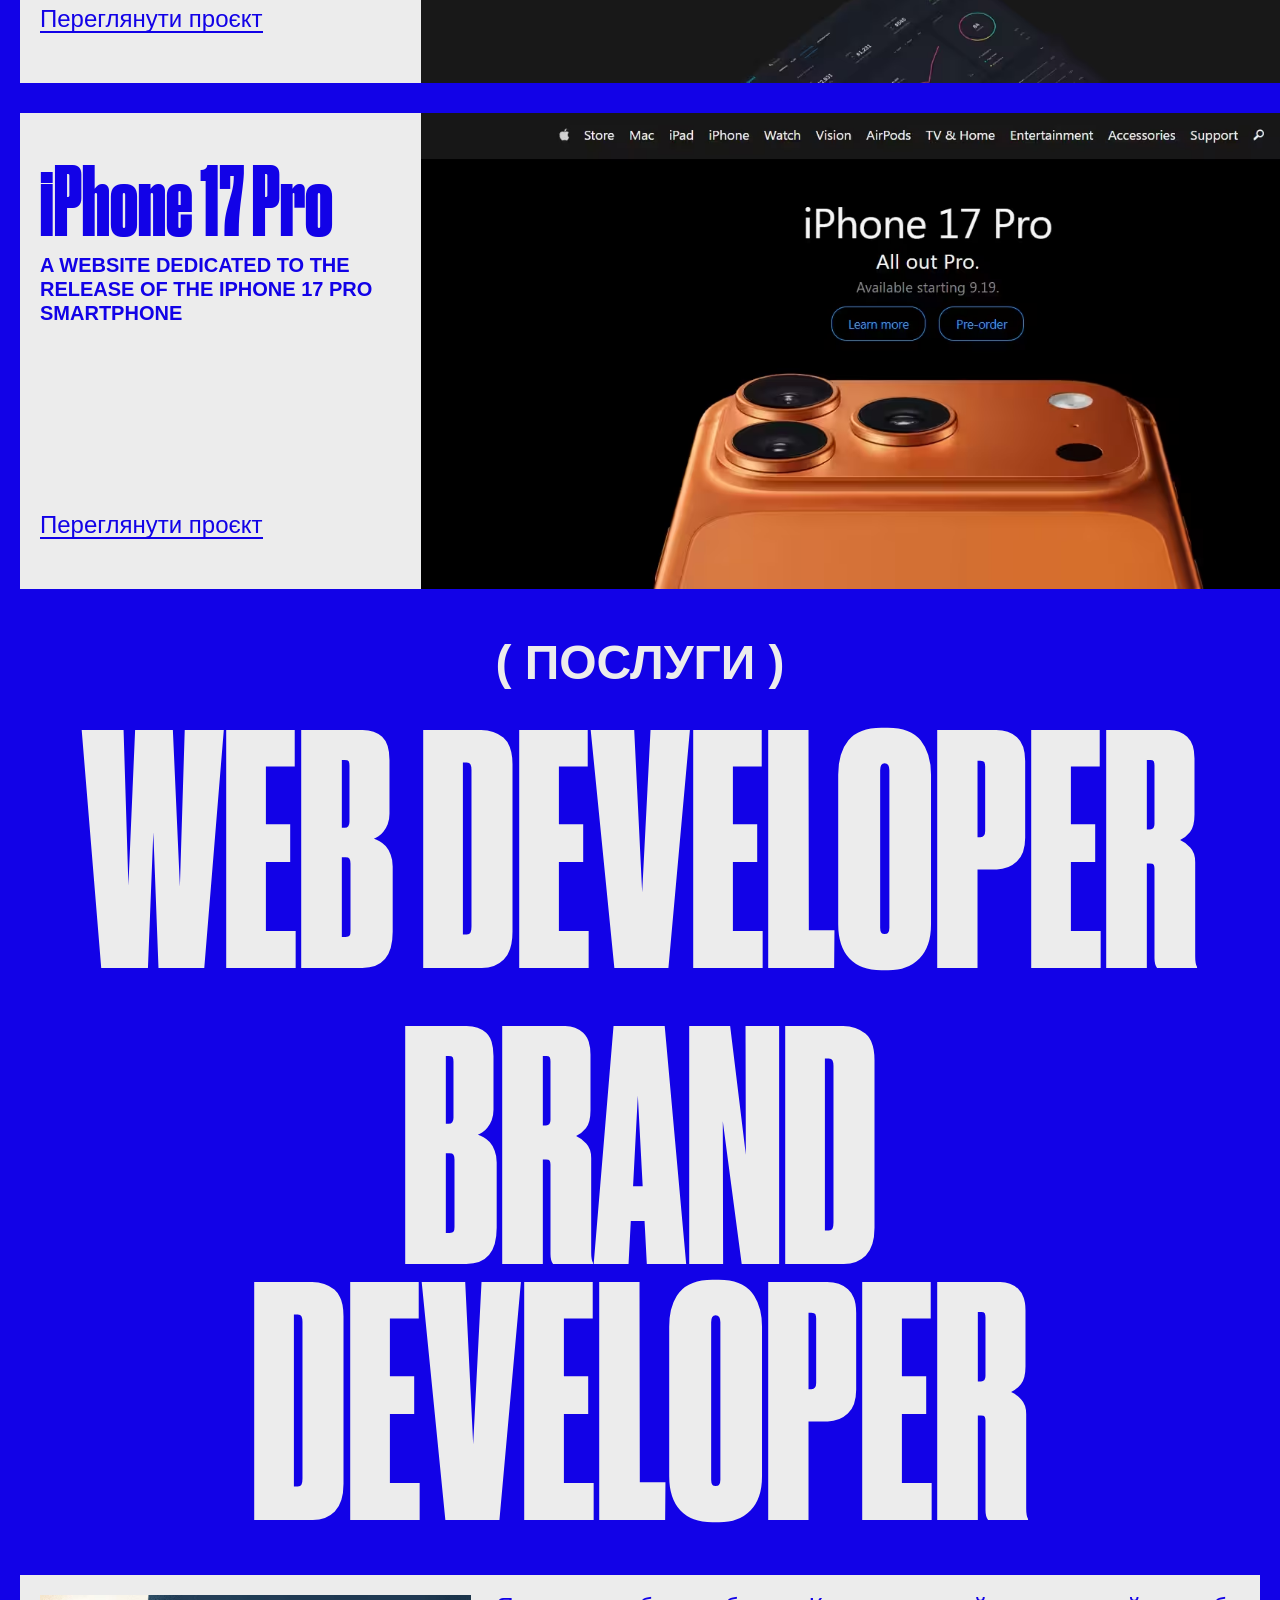
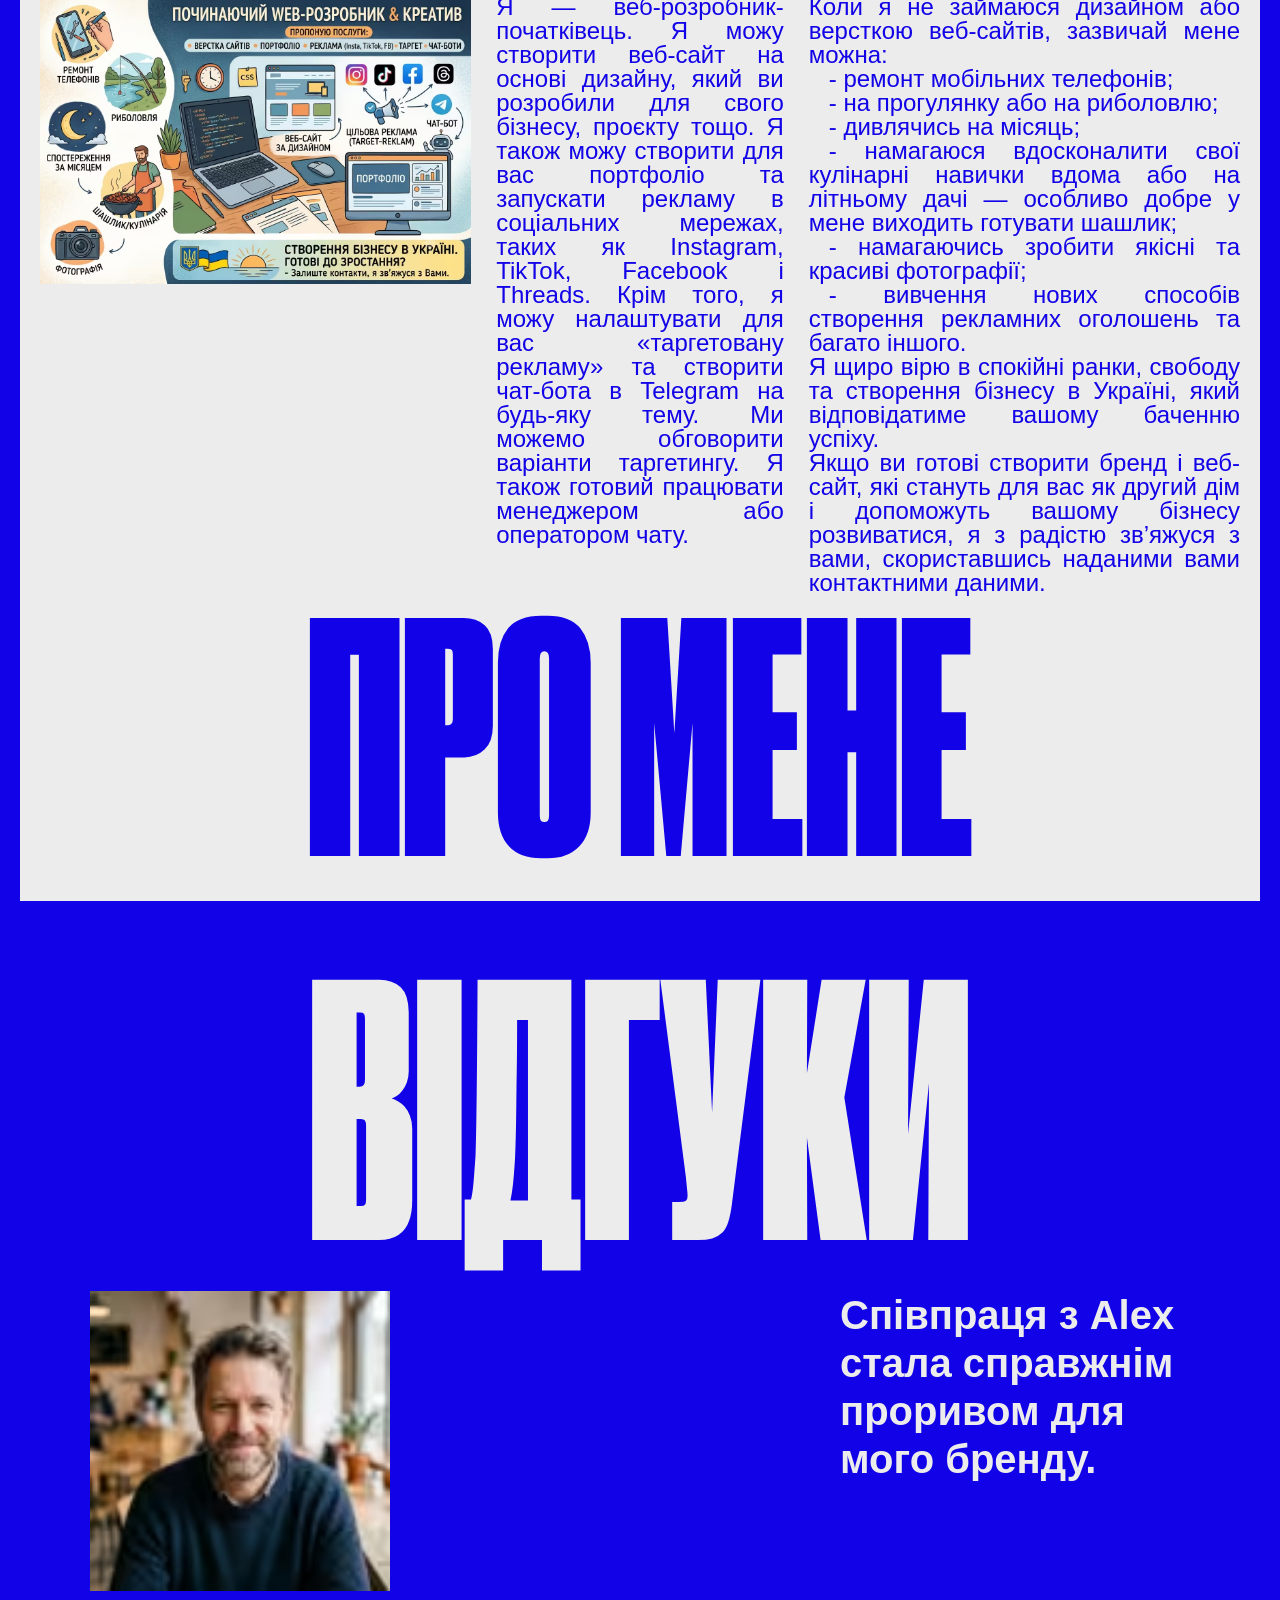
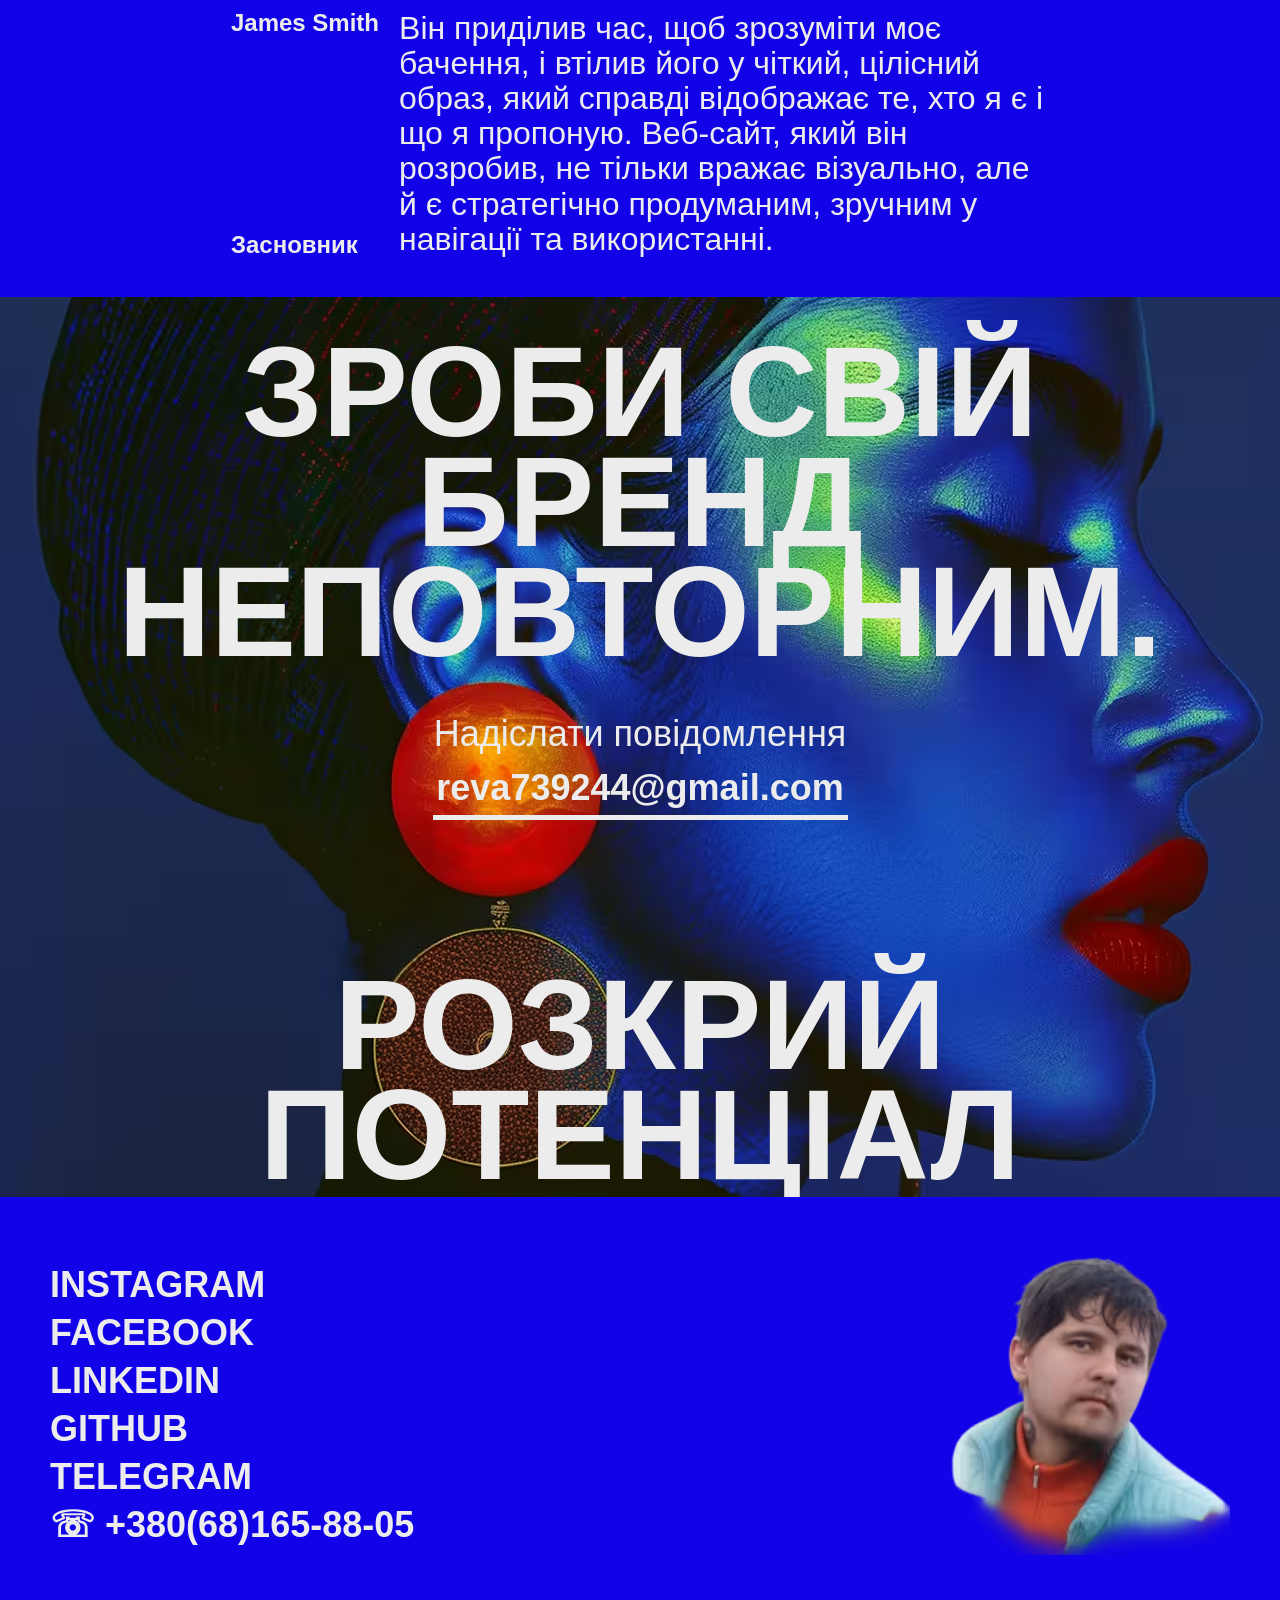
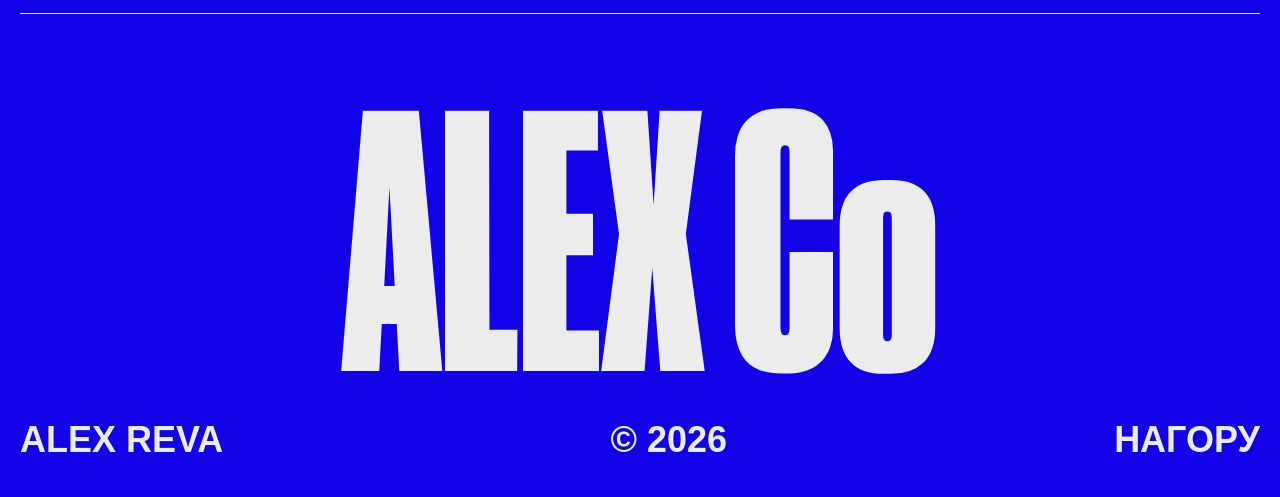
==== commit 6b758e2e: "Update index.html" ====
--- a/index.html
+++ b/index.html
@@ -385,7 +385,7 @@
             <a href="https://www.t.me/rev4ik99" class="telegram_link"
               >TELEGRAM</a
             >
-            <a href="tel:+380937655023" class="tel_link">☏ +380(93)765-50-23</a>
+            <a href="tel:+380937655023" class="tel_link">☏ +380(68)165-88-05</a>
           </div>
           <picture>
             <source srcset="./images/foto_footer.avif" type="image/avif" />
